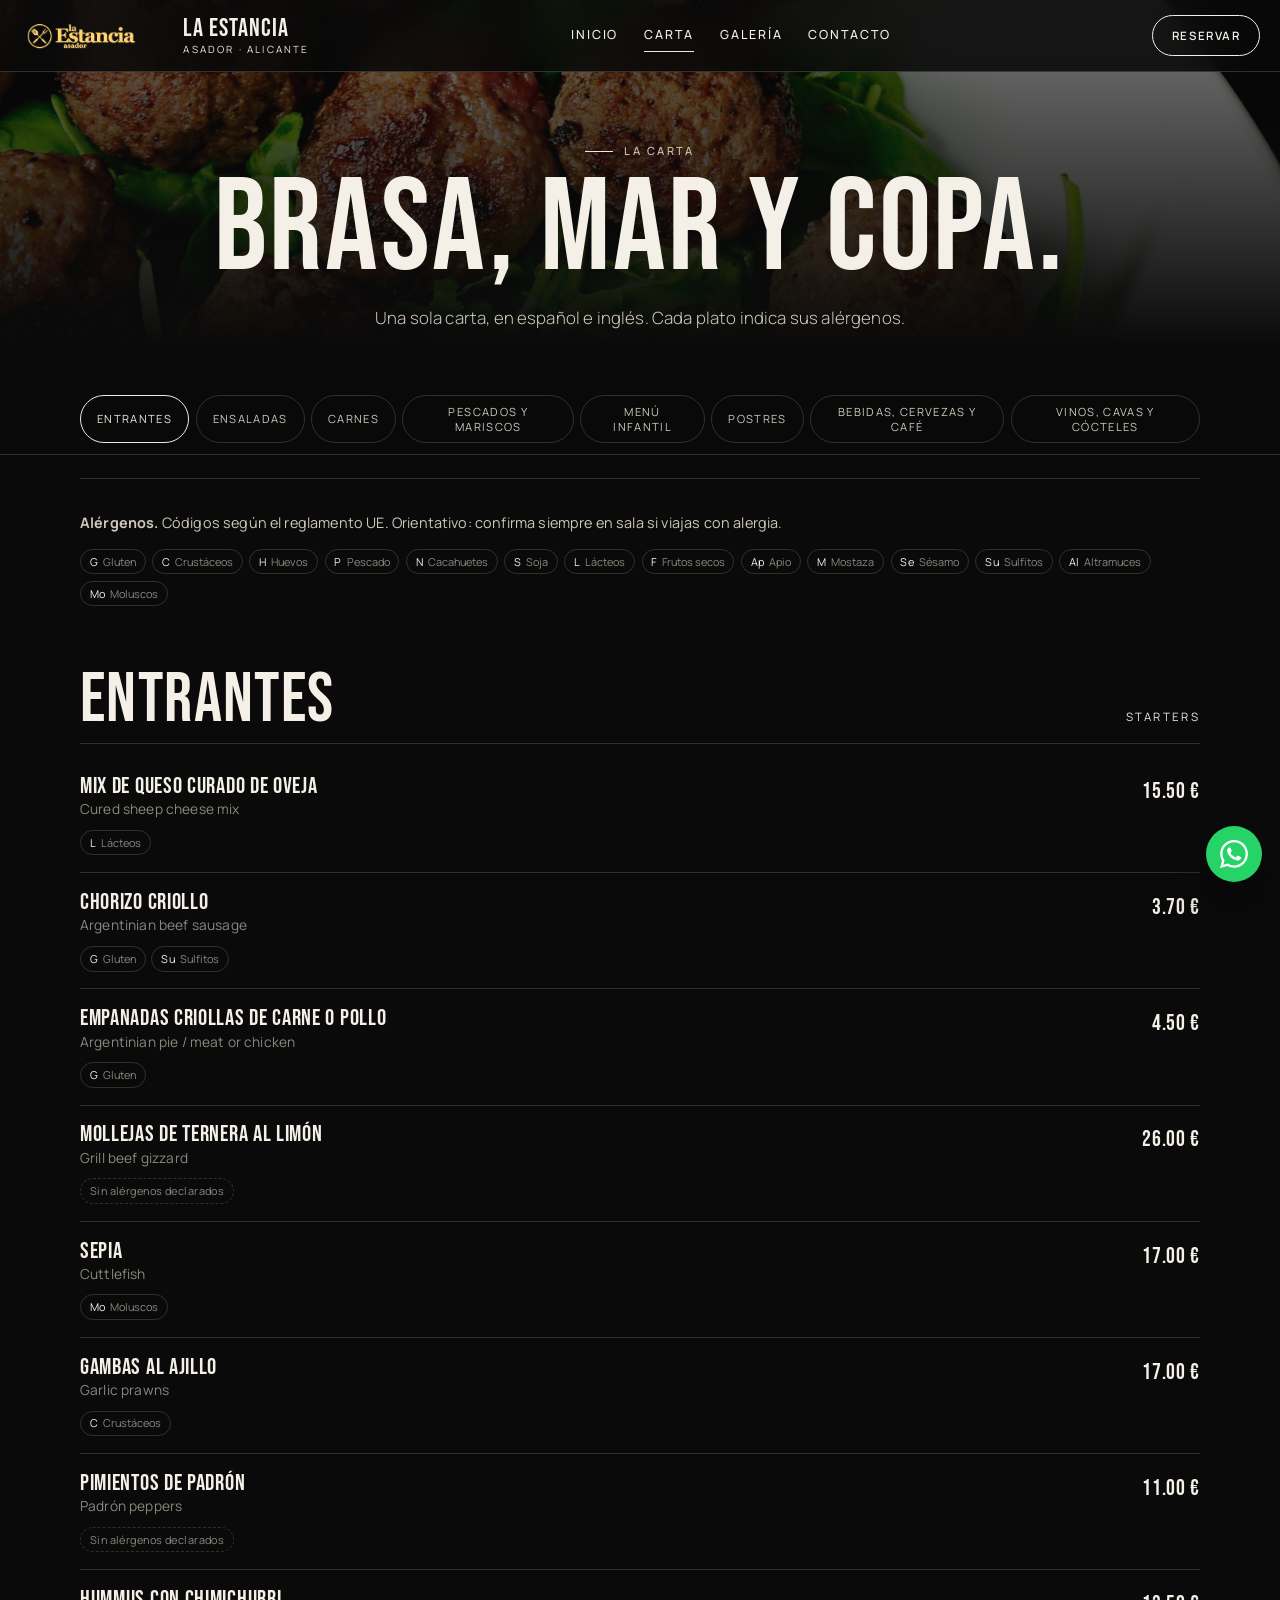
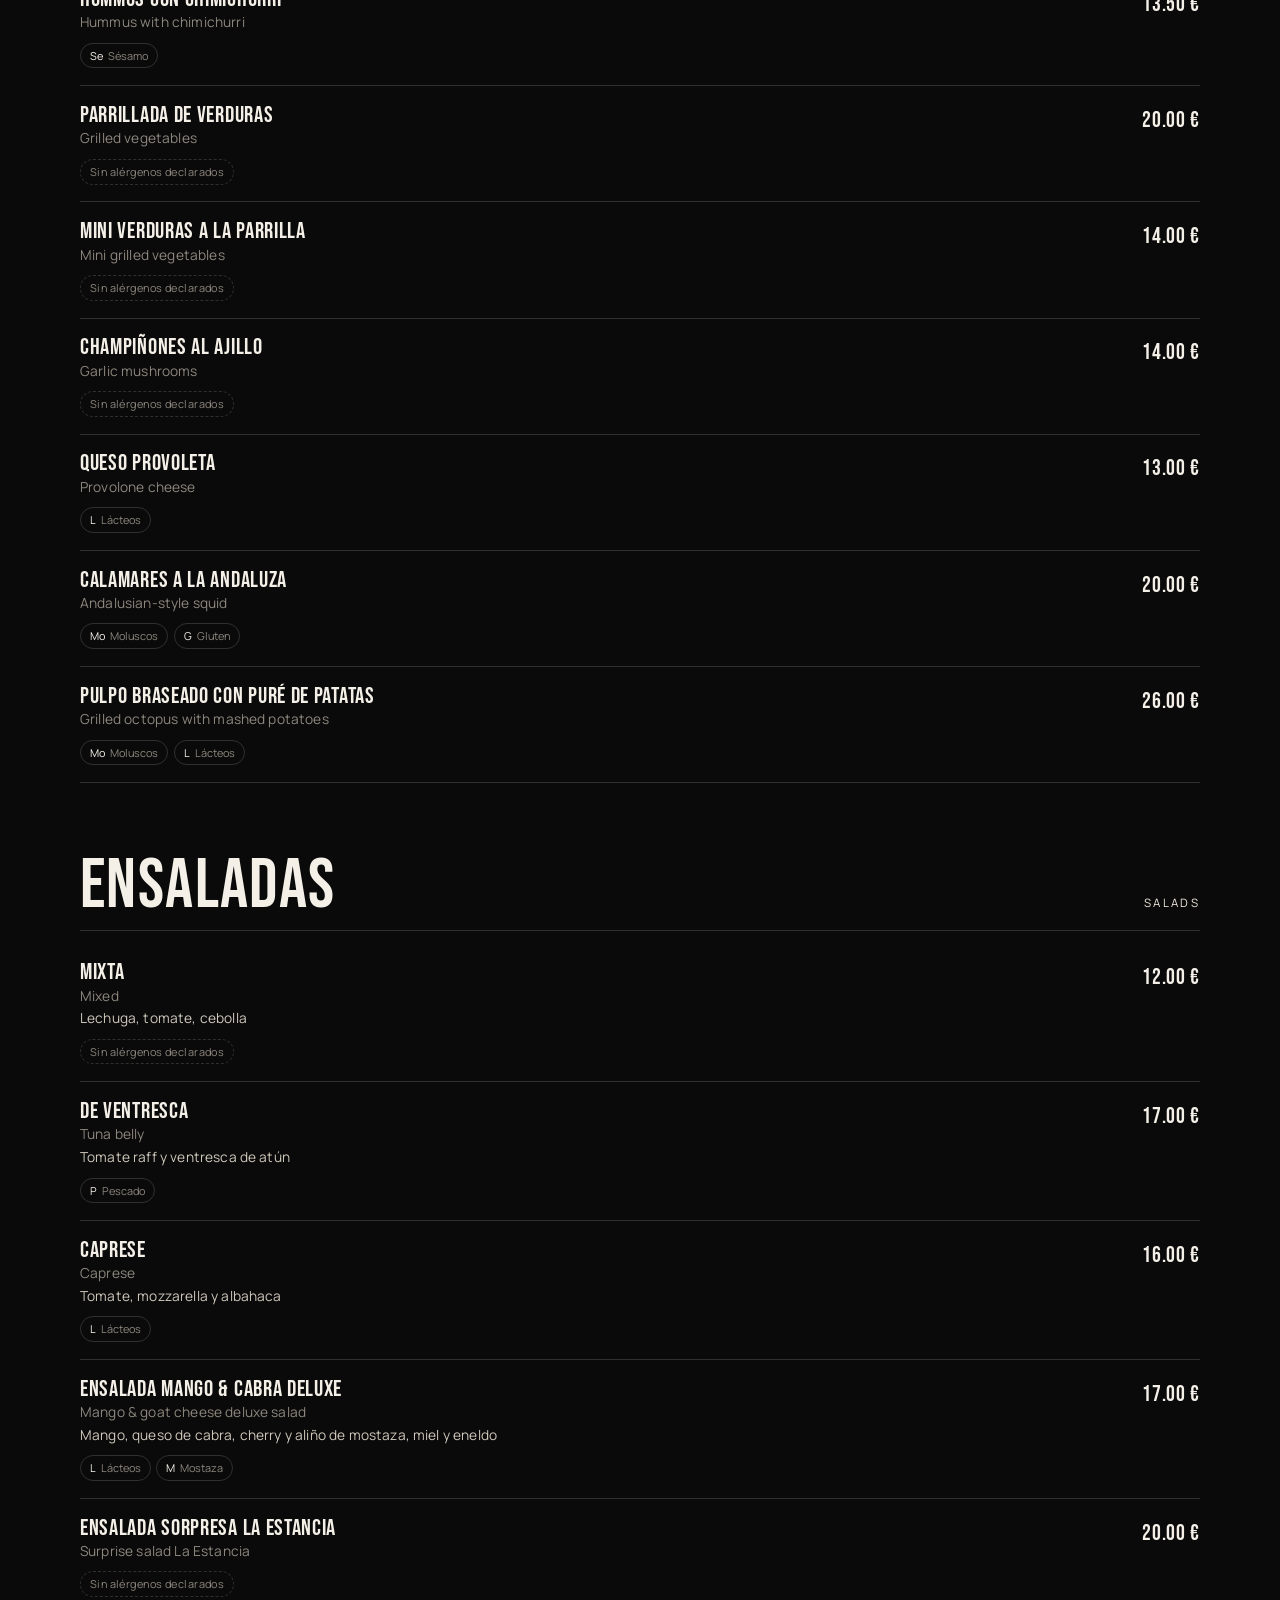
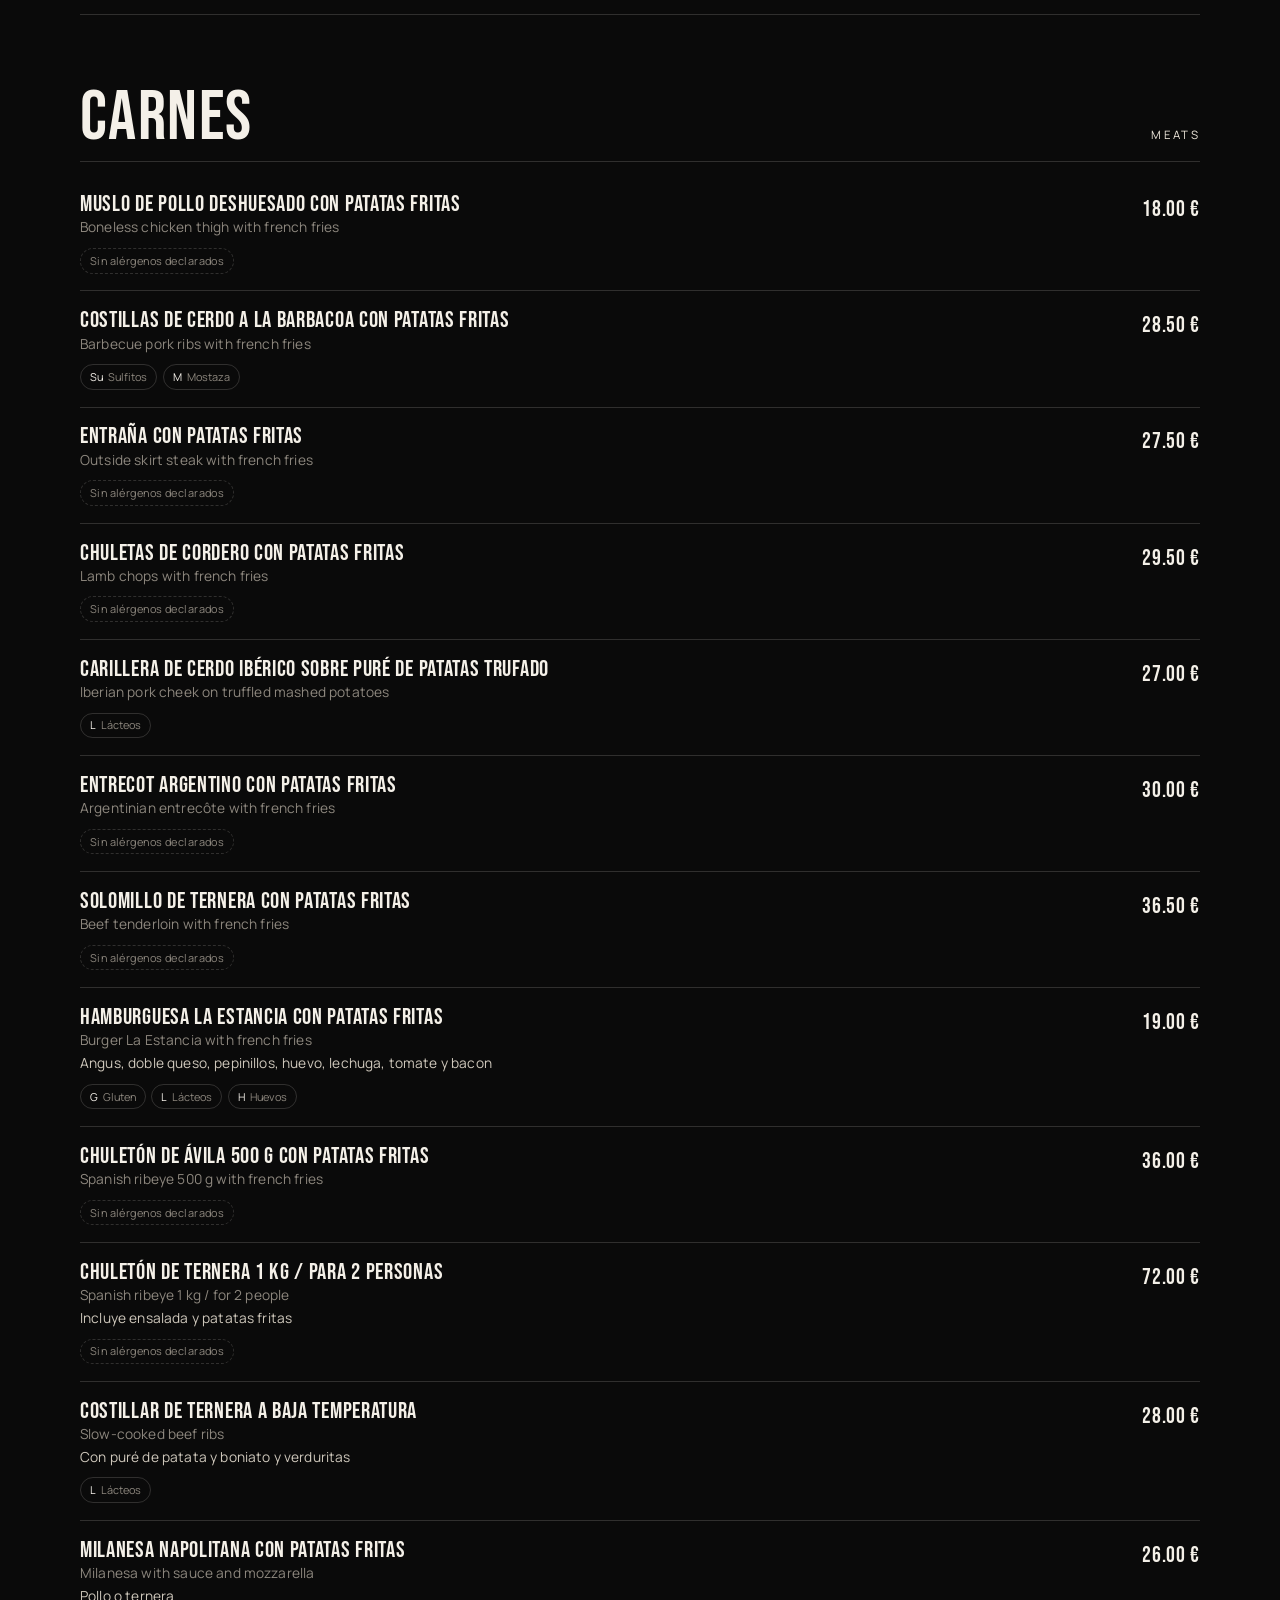
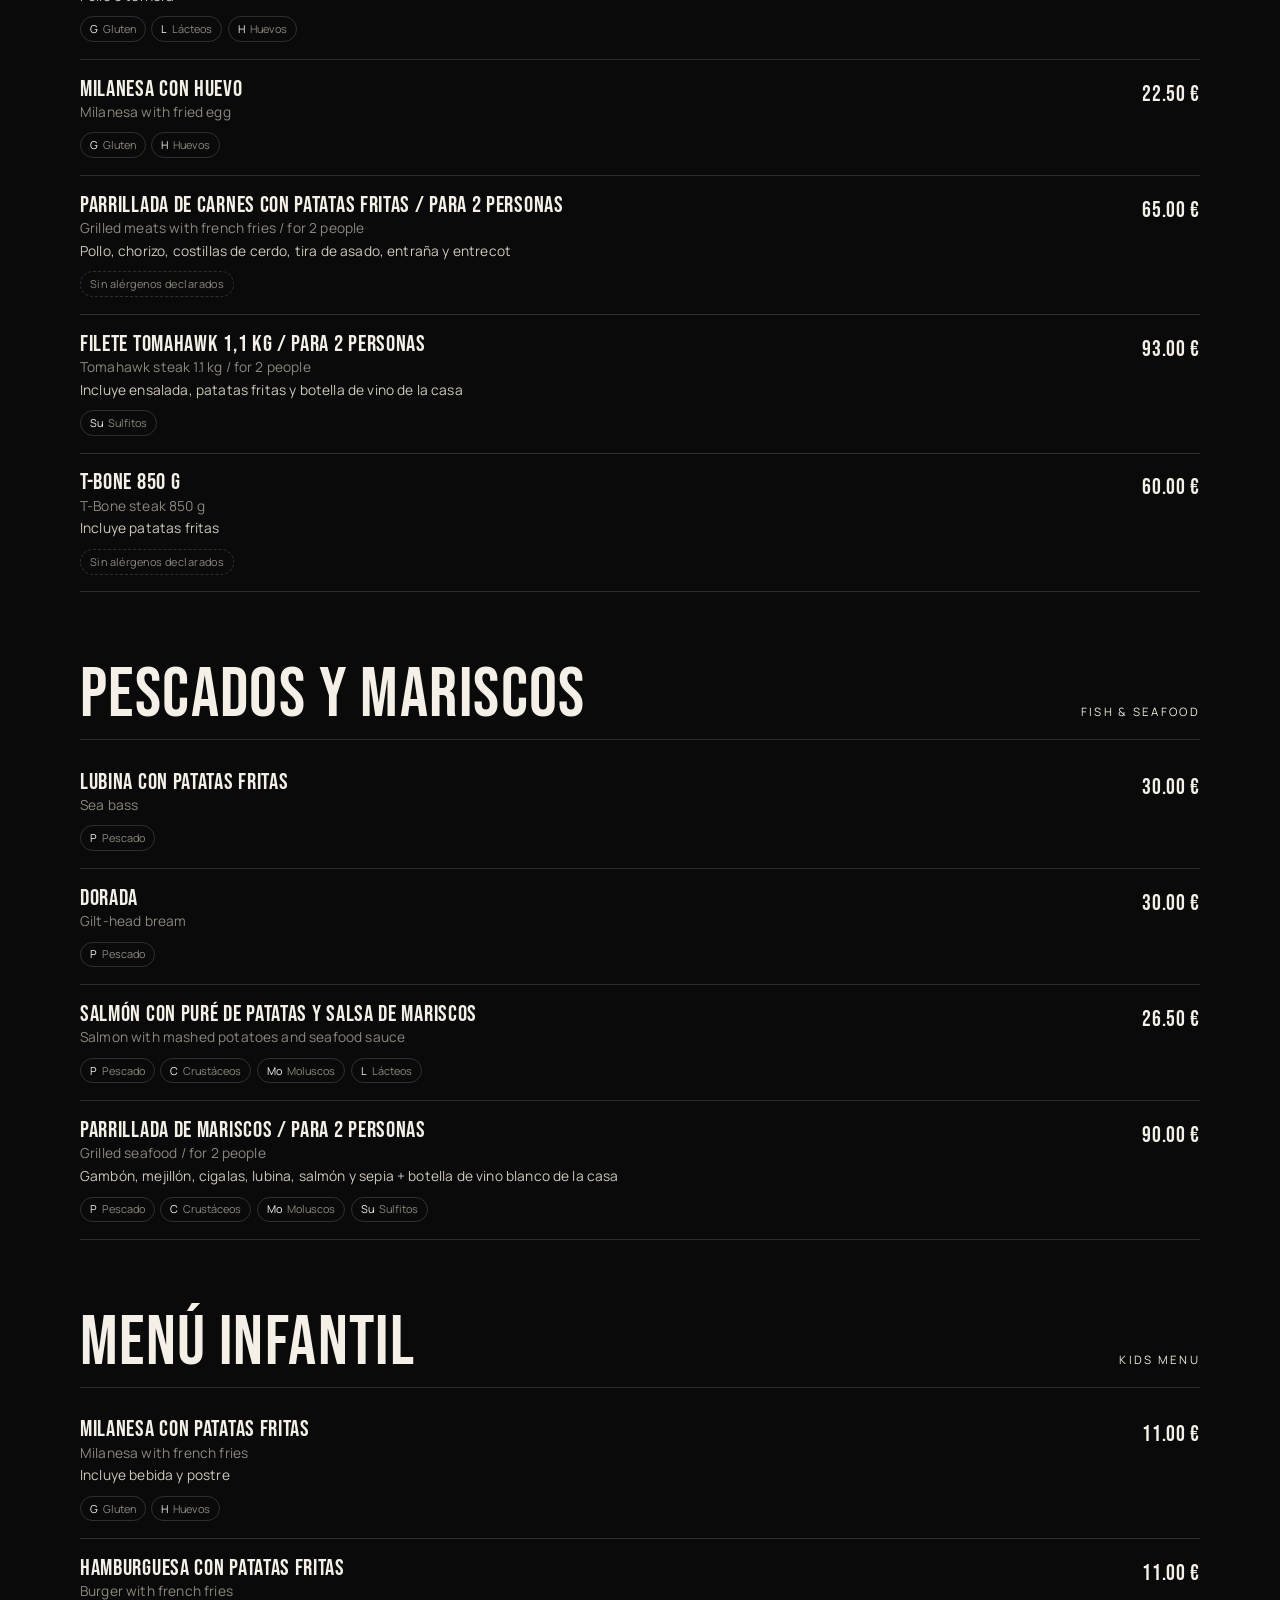
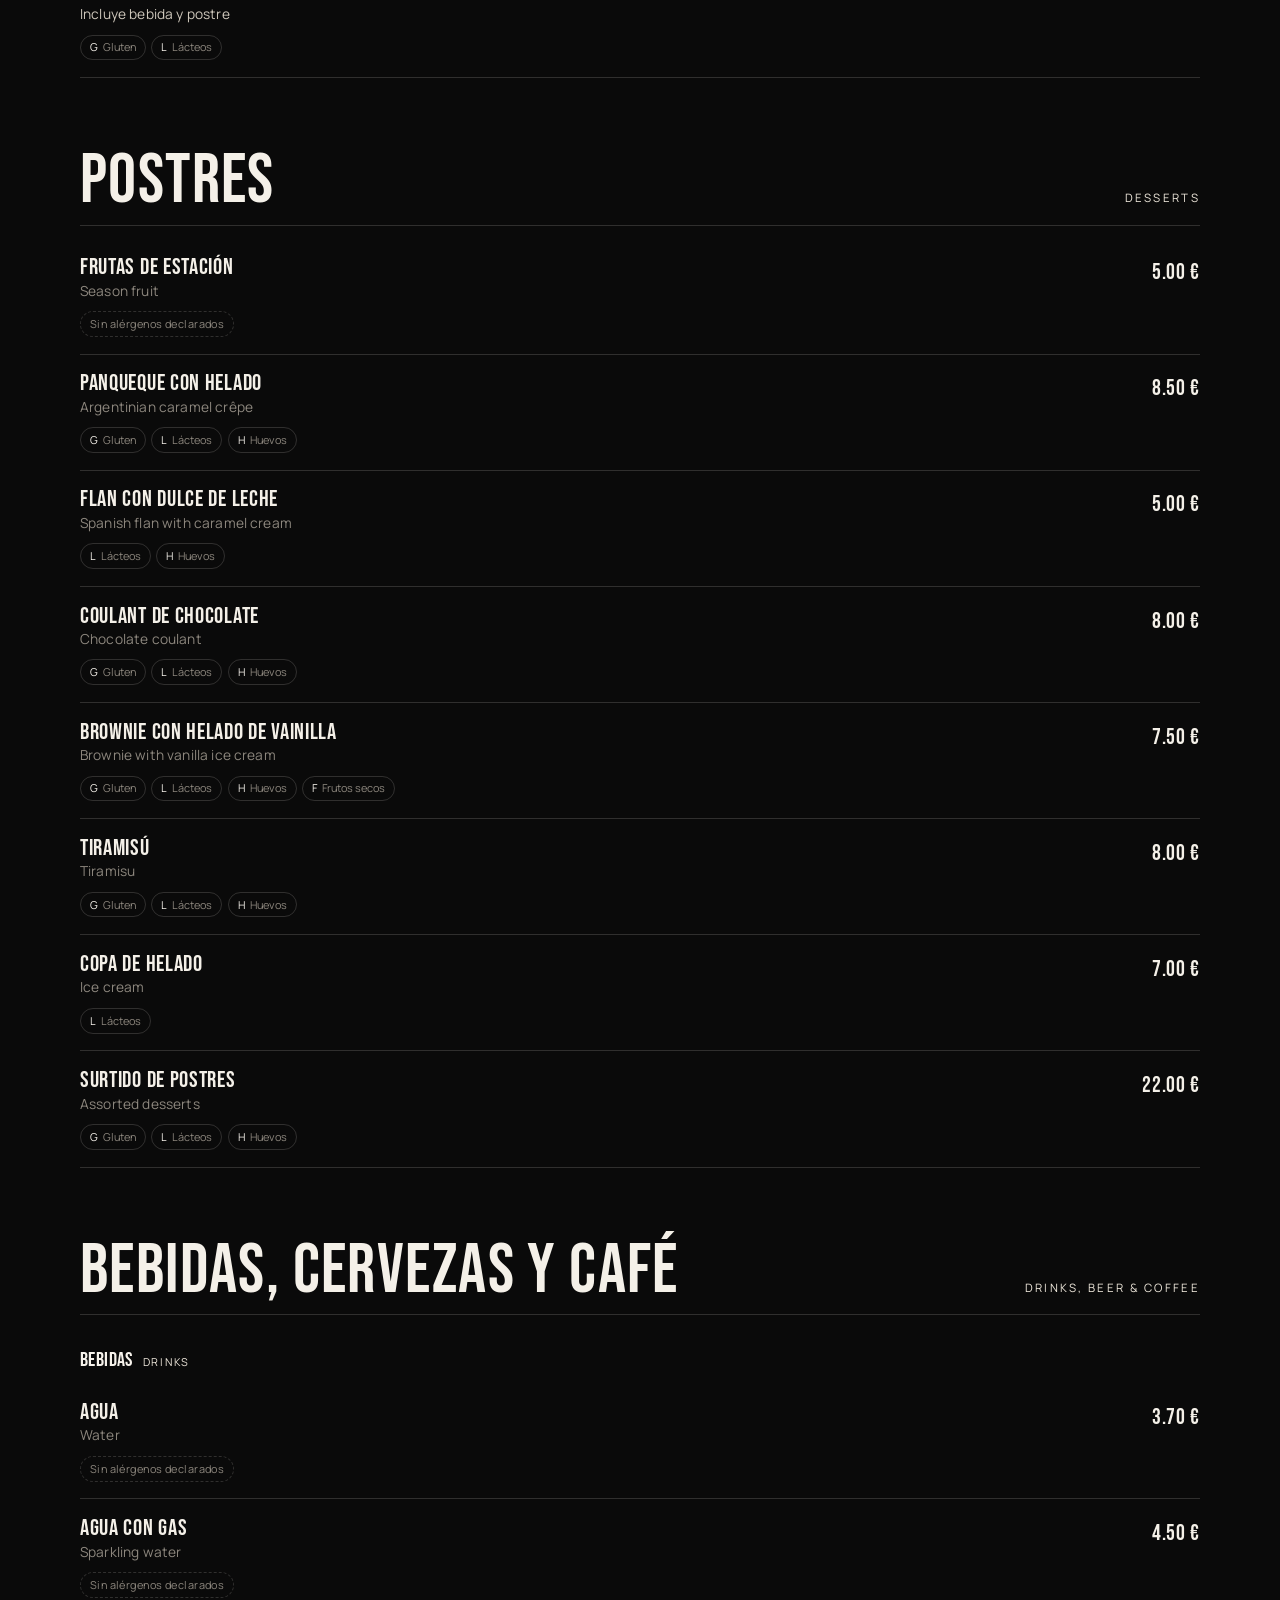
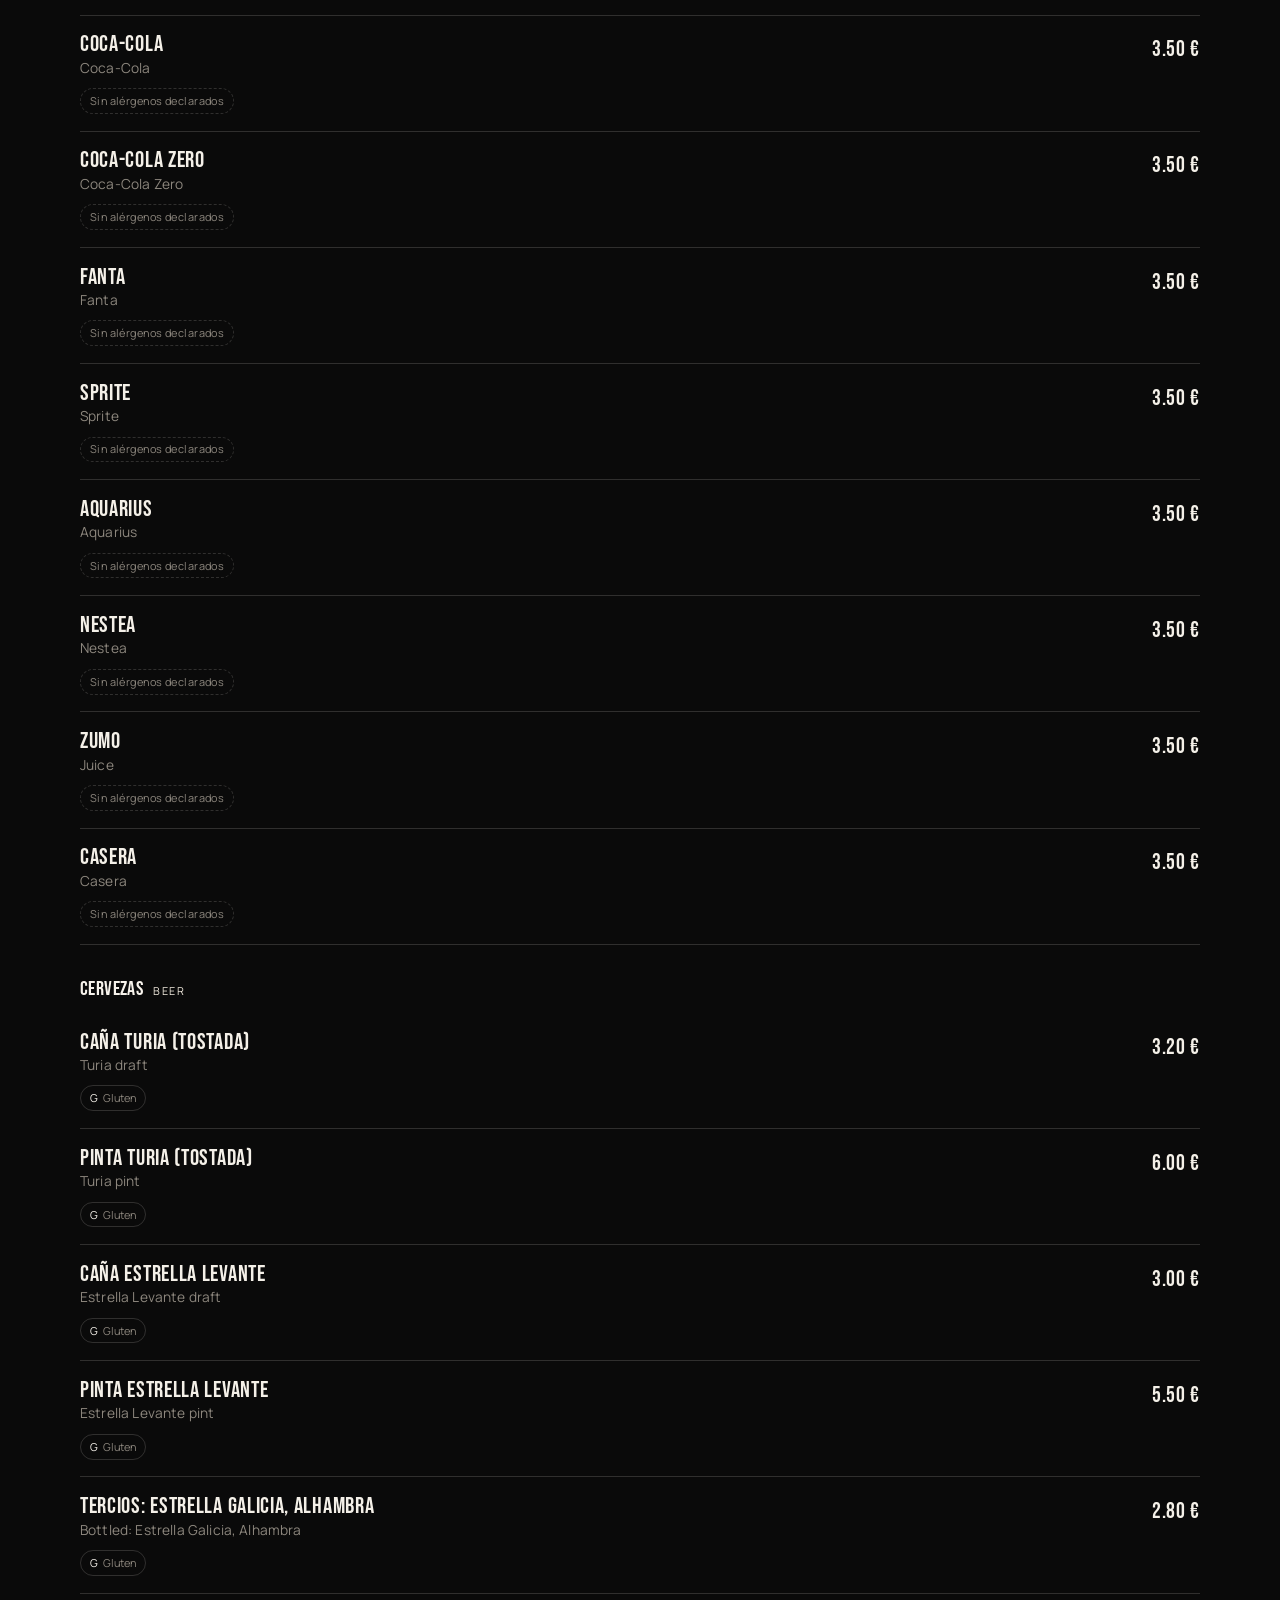
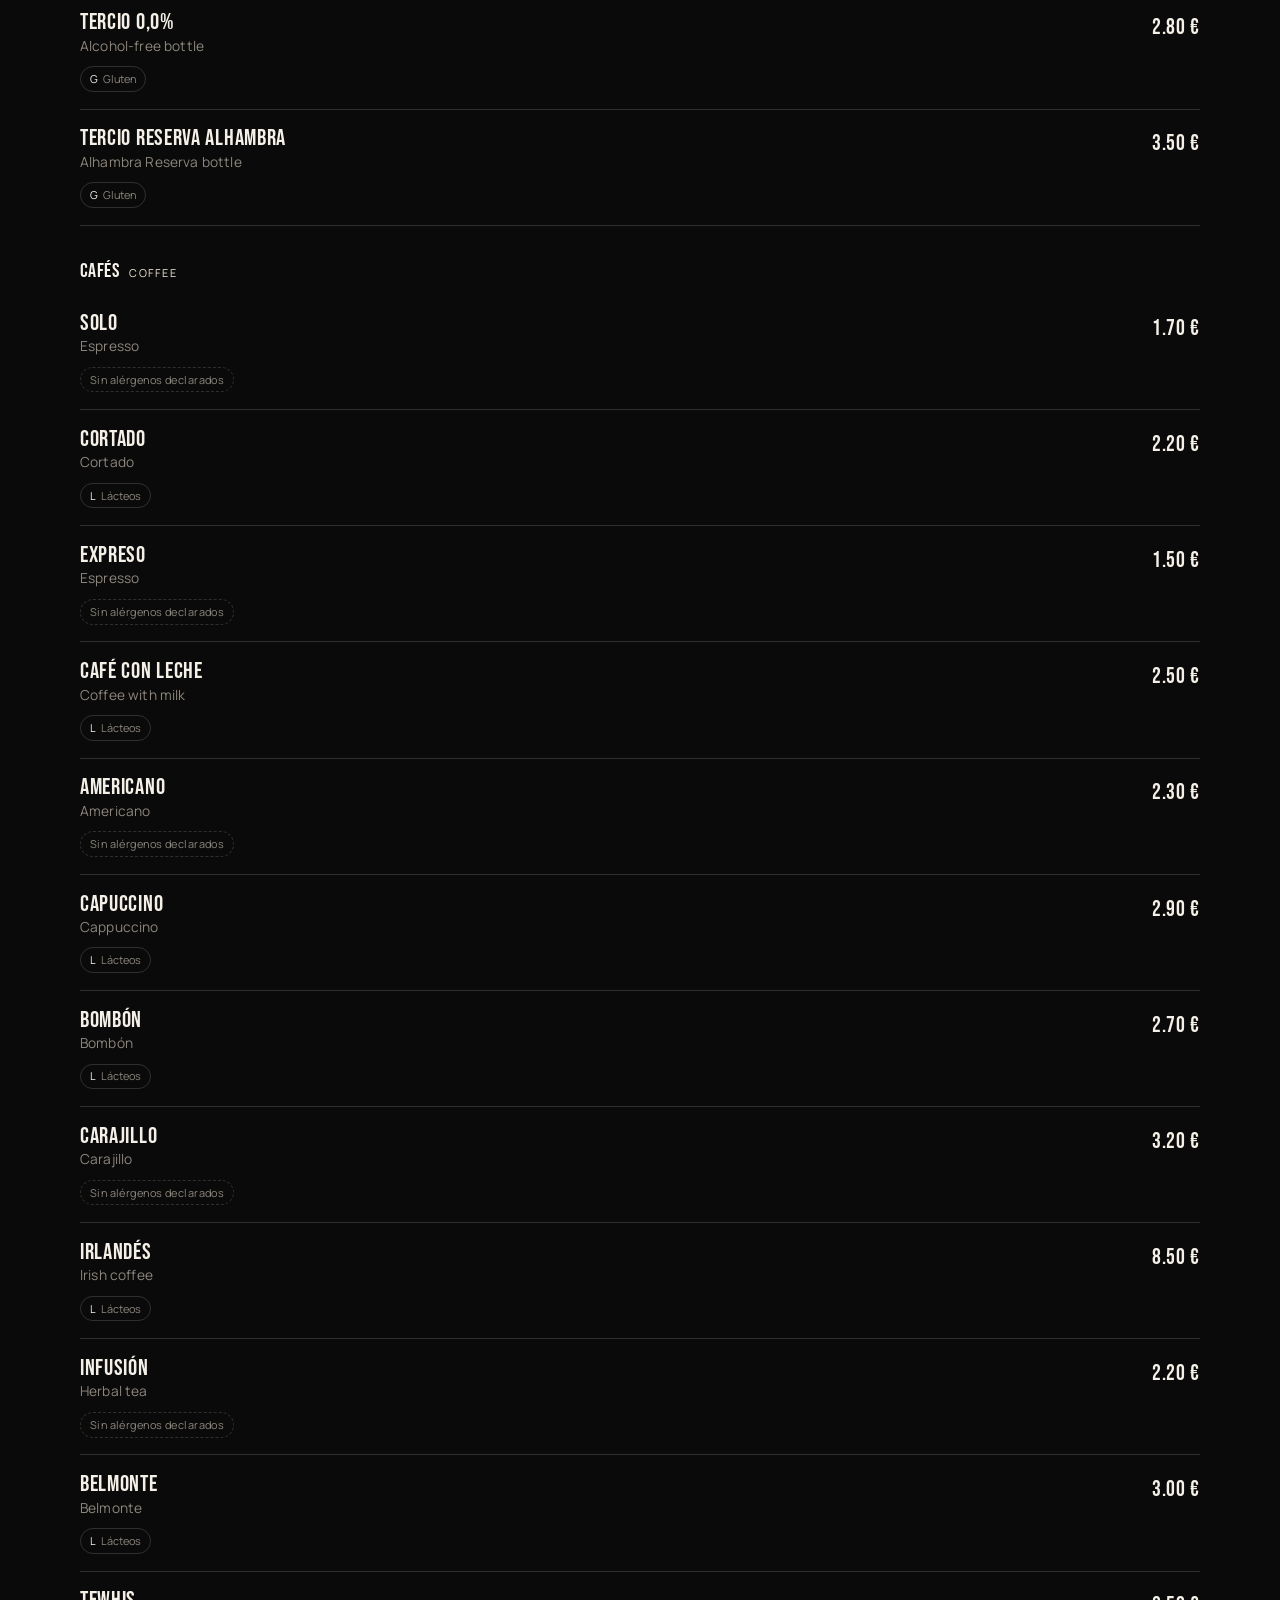
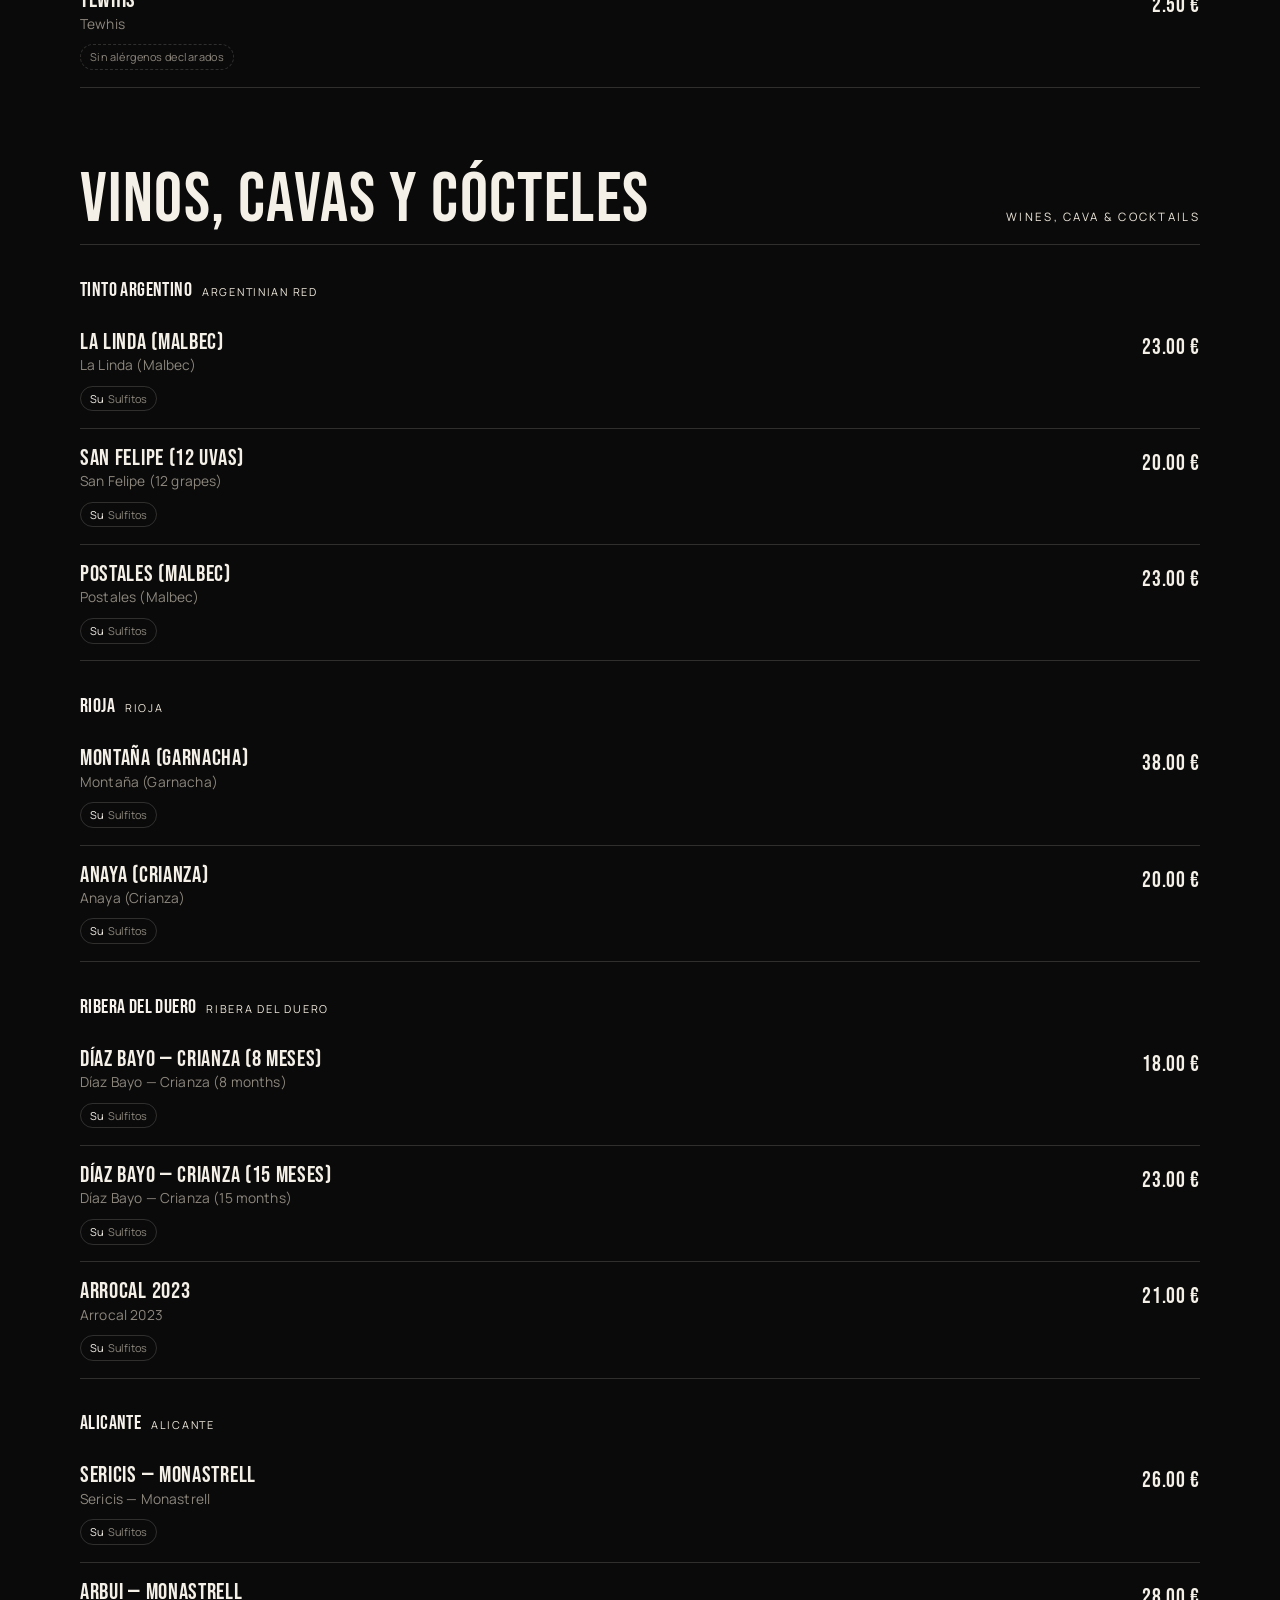
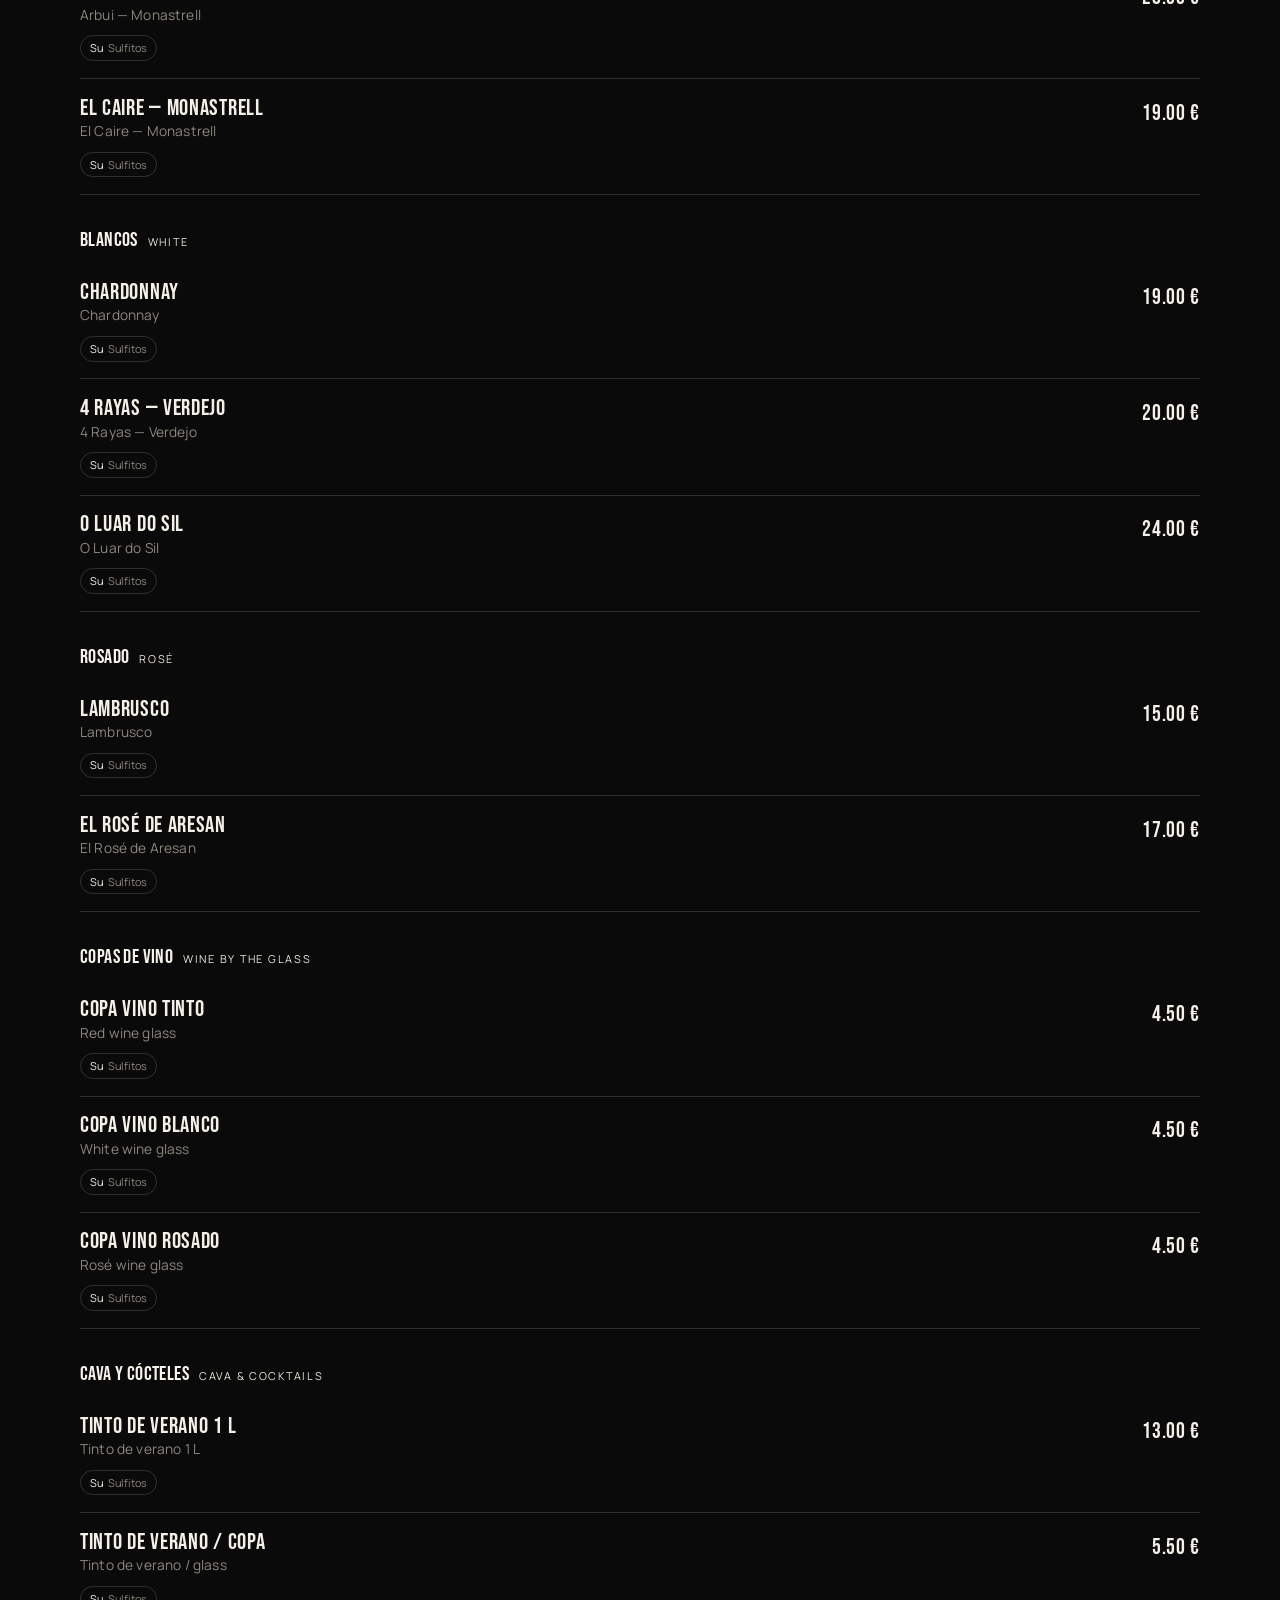
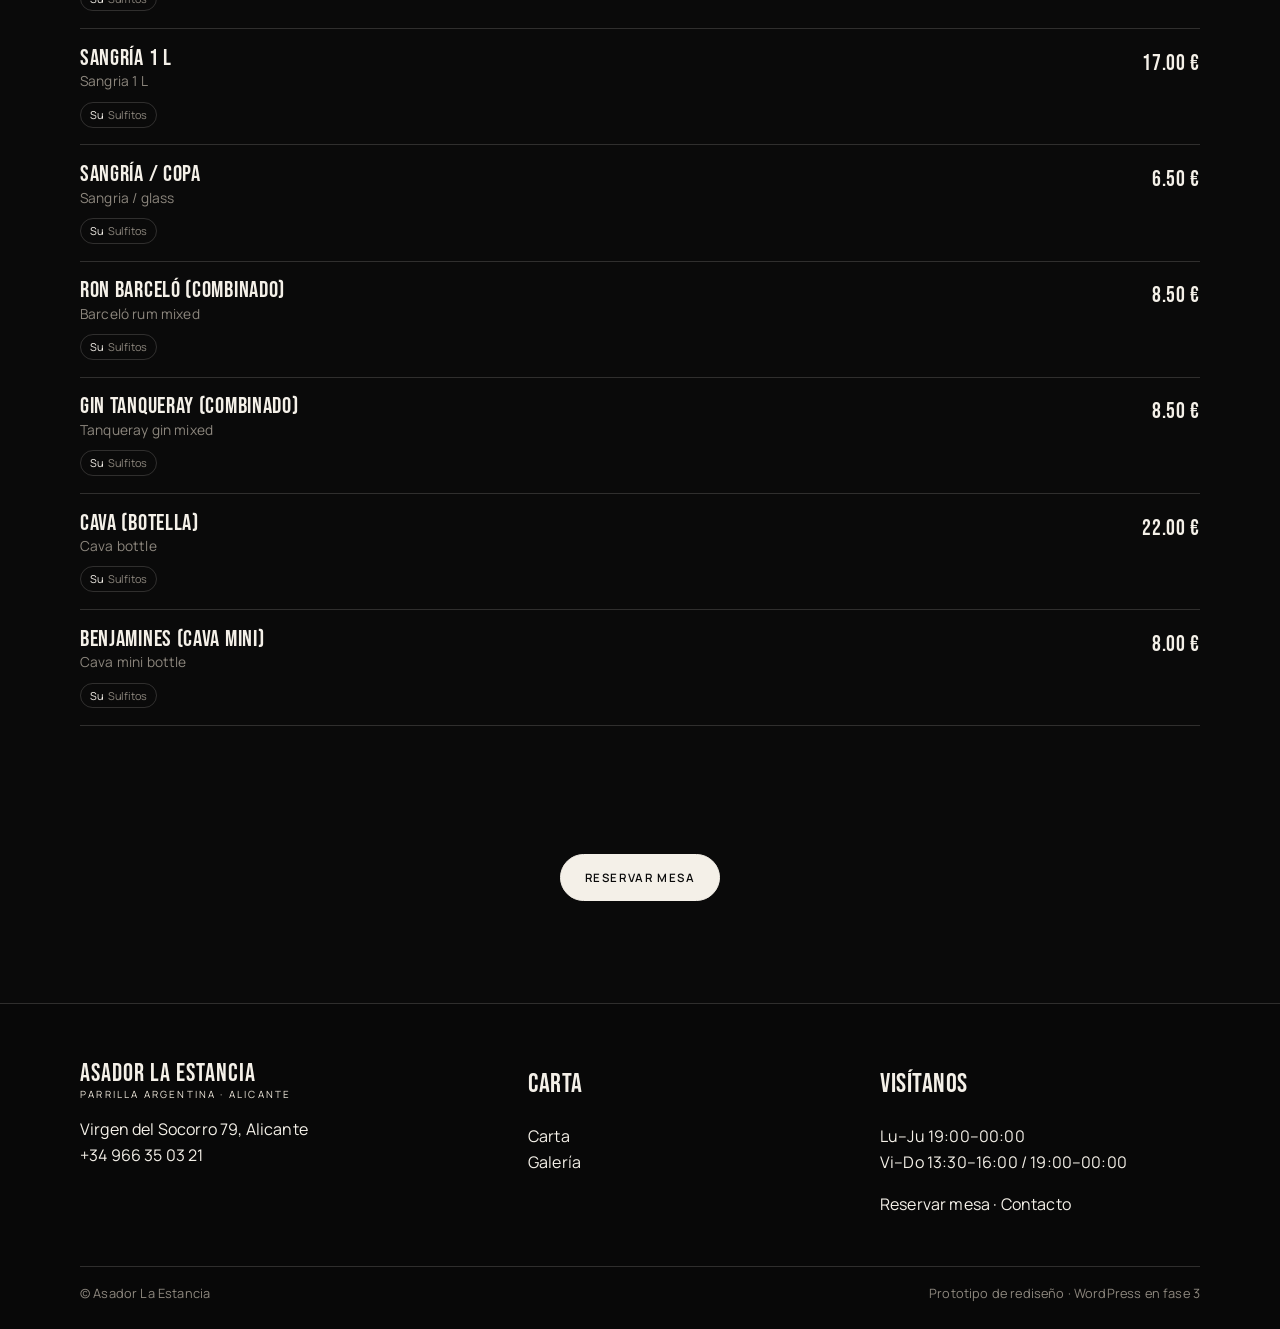
==== carta.html @ b43151f1 "first commit" ====
<!DOCTYPE html>
<html lang="es">
<head>
  <meta charset="UTF-8">
  <meta name="viewport" content="width=device-width, initial-scale=1">
  <title>Carta · Asador La Estancia</title>
  <meta name="description" content="Carta de Asador La Estancia: entrantes, carnes a la parrilla, pescados, postres y vinos. Alicante.">
  <link rel="icon" href="assets/images/brand/icon.png">
  <link rel="preconnect" href="https://fonts.googleapis.com">
  <link rel="preconnect" href="https://fonts.gstatic.com" crossorigin>
  <link href="https://fonts.googleapis.com/css2?family=Bebas+Neue&family=Manrope:wght@300;400;500;600&display=swap" rel="stylesheet">
  <link rel="stylesheet" href="css/style.css">
</head>
<body>
  <a class="skip" href="#contenido">Saltar al contenido</a>
  <header class="site-header solid">
    <div class="header-inner">
      <a class="logo" href="index.html">
        <img src="assets/images/brand/logo.png" alt="Asador La Estancia">
        <div class="logo-text">La Estancia<span>Asador · Alicante</span></div>
      </a>
      <nav class="nav" aria-label="Principal">
        <a href="index.html">Inicio</a>
        <a class="is-active" href="carta.html">Carta</a>
        <a href="galeria.html">Galería</a>
        <a href="contacto.html">Contacto</a>
      </nav>
      <a class="btn header-cta" href="reservas.html">Reservar</a>
      <a class="btn header-cta-mobile" href="reservas.html">Reservar</a>
      <button class="nav-toggle" aria-label="Abrir menú" aria-expanded="false"><span></span></button>
    </div>
  </header>

  <main id="contenido">
    <div class="page-hero compact">
      <div class="container">
        <p class="eyebrow">La carta</p>
        <h1>Brasa, mar y copa.</h1>
        <p class="lead">Una sola carta, en español e inglés. Cada plato indica sus alérgenos.</p>
      </div>
    </div>

    <div class="menu-tabs">
      <div class="container">
        <div class="scroller" data-menu-tabs></div>
      </div>
    </div>

    <div class="container allergen-legend">
      <p><strong>Alérgenos.</strong> Códigos según el reglamento UE. Orientativo: confirma siempre en sala si viajas con alergia.</p>
      <div class="allergen-legend-list" data-allergen-legend></div>
    </div>

    <div class="container" data-menu></div>

    <section class="section">
      <div class="container" style="text-align:center">
        <a class="btn" href="reservas.html">Reservar mesa</a>
      </div>
    </section>
  </main>

  <footer class="site-footer">
    <div class="container footer-grid">
      <div>
        <div class="logo-text">Asador La Estancia<span>Parrilla argentina · Alicante</span></div>
        <p>Virgen del Socorro 79, Alicante<br><a href="tel:+34966350321">+34 966 35 03 21</a></p>
      </div>
      <div>
        <h3>Carta</h3>
        <p><a href="carta.html">Carta</a><br><a href="galeria.html">Galería</a></p>
      </div>
      <div>
        <h3>Visítanos</h3>
        <p>Lu–Ju 19:00–00:00<br>Vi–Do 13:30–16:00 / 19:00–00:00</p>
        <p><a href="reservas.html">Reservar mesa</a> · <a href="contacto.html">Contacto</a></p>
      </div>
    </div>
    <div class="container copy">
      <span>© Asador La Estancia</span>
      <span>Prototipo de rediseño · WordPress en fase 3</span>
    </div>
  </footer>

  <a class="wa" href="https://wa.me/34966350321" target="_blank" rel="noopener" aria-label="WhatsApp">
    <svg viewBox="0 0 24 24" fill="currentColor" aria-hidden="true"><path d="M17.472 14.382c-.297-.149-1.758-.867-2.03-.967-.273-.099-.471-.148-.67.15-.197.297-.767.966-.94 1.164-.173.199-.347.223-.644.075-.297-.15-1.255-.463-2.39-1.475-.883-.788-1.48-1.761-1.653-2.059-.173-.297-.018-.458.13-.606.134-.133.298-.347.446-.52.149-.174.198-.298.298-.497.099-.198.05-.371-.025-.52-.075-.149-.669-1.612-.916-2.207-.242-.579-.487-.5-.669-.51-.173-.008-.371-.01-.57-.01-.198 0-.52.074-.792.372-.272.297-1.04 1.016-1.04 2.479 0 1.462 1.065 2.875 1.213 3.074.149.198 2.096 3.2 5.077 4.487.709.306 1.262.489 1.694.625.712.227 1.36.195 1.871.118.571-.085 1.758-.719 2.006-1.413.248-.694.248-1.289.173-1.413-.074-.124-.272-.198-.57-.347m-5.421 7.403h-.004a9.87 9.87 0 01-5.031-1.378l-.361-.214-3.741.982.998-3.648-.235-.374a9.86 9.86 0 01-1.51-5.26c.001-5.45 4.436-9.884 9.888-9.884 2.64 0 5.122 1.03 6.988 2.898a9.825 9.825 0 012.893 6.994c-.003 5.45-4.435 9.884-9.885 9.884m8.413-18.297A11.815 11.815 0 0012.05 0C5.495 0 .16 5.335.157 11.892c0 2.096.547 4.142 1.588 5.945L.057 24l6.305-1.654a11.882 11.882 0 005.683 1.448h.005c6.554 0 11.89-5.335 11.893-11.893a11.821 11.821 0 00-3.48-8.413z"/></svg>
  </a>
  <script src="js/menu.js"></script>
  <script src="js/allergens.js"></script>
  <script src="js/main.js"></script>
</body>
</html>
---- css/style.css ----
:root {
  --bg: #0a0a0a;
  --bg-2: #111111;
  --bg-3: #161616;
  --bg-4: #1c1c1c;
  --ember: #c45c26;
  --ember-hot: #e07838;
  --gold: #efe8dc;
  --gold-2: #f7f3ec;
  --cream: #f4f0e8;
  --cream-dim: #cfc8bc;
  --muted: #8d877e;
  --wine: #6e2d38;
  --line: rgba(244, 240, 232, 0.16);
  --shadow: 0 24px 60px rgba(0, 0, 0, 0.45);
  --display: "Bebas Neue", "Arial Narrow", Impact, sans-serif;
  --serif: "Bebas Neue", "Arial Narrow", Impact, sans-serif;
  --sans: "Manrope", "Segoe UI", system-ui, sans-serif;
  --header-h: 76px;
  --radius: 999px;
}

*,
*::before,
*::after {
  box-sizing: border-box;
}

html {
  scroll-behavior: smooth;
}

body {
  margin: 0;
  font-family: var(--sans);
  font-weight: 400;
  color: var(--cream);
  background: var(--bg);
  line-height: 1.65;
  letter-spacing: 0.01em;
  min-height: 100vh;
}

img {
  max-width: 100%;
  display: block;
}

a {
  color: inherit;
  text-decoration: none;
}

button,
input,
select,
textarea {
  font-family: inherit;
}

.skip {
  position: absolute;
  left: -999px;
  top: 0;
  background: var(--gold);
  color: var(--bg);
  padding: 0.6rem 1rem;
  z-index: 100;
}

.skip:focus {
  left: 1rem;
  top: 1rem;
}

.container {
  width: min(1120px, calc(100% - 2.6rem));
  margin-inline: auto;
}

.eyebrow {
  display: inline-flex;
  align-items: center;
  gap: 0.7rem;
  letter-spacing: 0.22em;
  text-transform: uppercase;
  font-size: 0.7rem;
  color: var(--cream-dim);
  font-weight: 500;
}

.eyebrow::before {
  content: "";
  width: 28px;
  height: 1px;
  background: var(--gold);
}

h1,
h2,
h3,
.serif {
  font-family: var(--display);
  font-weight: 400;
  letter-spacing: 0.02em;
  text-transform: uppercase;
}

h1 {
  font-size: clamp(3.6rem, 11vw, 8.2rem);
  line-height: 0.86;
  margin: 0.15rem 0 1rem;
}

h2 {
  font-size: clamp(2.4rem, 6vw, 4.4rem);
  line-height: 0.9;
  margin: 0.3rem 0 0.8rem;
}

h3 {
  font-size: 1.7rem;
  margin: 0 0 0.4rem;
}

.lead {
  font-size: 1.05rem;
  font-weight: 300;
  color: var(--cream-dim);
  max-width: 36rem;
}

/* Header */
.site-header {
  position: fixed;
  inset: 0 0 auto;
  z-index: 50;
  height: var(--header-h);
  display: flex;
  align-items: center;
  transition: background 0.3s, backdrop-filter 0.3s, border-color 0.3s, height 0.3s;
  border-bottom: 1px solid transparent;
}

.site-header.is-scrolled,
.site-header.solid {
  background: rgba(10, 10, 10, 0.88);
  backdrop-filter: blur(18px);
  border-bottom-color: var(--line);
  height: 72px;
}

.header-inner {
  width: min(1240px, calc(100% - 2rem));
  margin-inline: auto;
  display: flex;
  align-items: center;
  justify-content: space-between;
  gap: 1rem;
}

.logo {
  display: flex;
  align-items: center;
  gap: 0.75rem;
}

.logo img {
  height: 36px;
  width: auto;
  filter: brightness(1.15);
}

.logo-text {
  font-family: var(--display);
  font-size: 1.55rem;
  line-height: 1;
  letter-spacing: 0.04em;
  text-transform: uppercase;
  color: var(--cream);
}

.logo-text span {
  display: block;
  font-family: var(--sans);
  font-size: 0.62rem;
  letter-spacing: 0.22em;
  text-transform: uppercase;
  color: var(--gold);
  margin-top: 0.2rem;
}

.nav {
  display: flex;
  align-items: center;
  gap: 1.6rem;
}

.nav a {
  font-size: 0.78rem;
  letter-spacing: 0.16em;
  text-transform: uppercase;
  color: var(--cream);
  position: relative;
  font-weight: 500;
}

.nav a:hover,
.nav a.is-active {
  color: var(--cream);
}

.nav a.is-active::after,
.nav a:hover::after {
  content: "";
  position: absolute;
  left: 0;
  right: 0;
  bottom: -6px;
  height: 1px;
  background: var(--gold);
}

.btn {
  display: inline-flex;
  align-items: center;
  justify-content: center;
  gap: 0.5rem;
  border: 1px solid var(--cream);
  color: var(--bg);
  background: var(--cream);
  padding: 0.8rem 1.45rem;
  letter-spacing: 0.14em;
  text-transform: uppercase;
  font-size: 0.72rem;
  font-weight: 600;
  border-radius: var(--radius);
  cursor: pointer;
  transition: 0.2s ease;
}

.btn:hover {
  background: transparent;
  color: var(--cream);
}

.btn-ghost {
  background: transparent;
  color: var(--cream);
}

.btn-ghost:hover {
  background: var(--cream);
  color: var(--bg);
}

.header-cta,
.header-cta-mobile {
  background: transparent;
  color: var(--cream);
  padding: 0.62rem 1.15rem;
}

.header-cta:hover,
.header-cta-mobile:hover {
  background: var(--cream);
  color: var(--bg);
}

.nav-toggle {
  display: none;
  width: 44px;
  height: 44px;
  border: 1px solid var(--line);
  border-radius: var(--radius);
  background: transparent;
  color: var(--cream);
  cursor: pointer;
}

.nav-toggle span,
.nav-toggle span::before,
.nav-toggle span::after {
  display: block;
  width: 18px;
  height: 1.5px;
  background: currentColor;
  position: relative;
  margin: auto;
}

.nav-toggle span::before,
.nav-toggle span::after {
  content: "";
  position: absolute;
  left: 0;
}

.nav-toggle span::before {
  top: -6px;
}

.nav-toggle span::after {
  top: 6px;
}

/* Hero */
.hero {
  min-height: 100vh;
  display: grid;
  place-items: center;
  position: relative;
  isolation: isolate;
  padding: 7rem 0 3.5rem;
  overflow: hidden;
  text-align: center;
}

.hero-media {
  position: absolute;
  inset: -12% 0 -8%;
  z-index: -2;
  overflow: hidden;
}

.hero-media img {
  width: 100%;
  height: 100%;
  object-fit: cover;
  will-change: transform;
  transform: scale(1.12);
}

.hero::after {
  content: "";
  position: absolute;
  inset: 0;
  z-index: -1;
  background:
    linear-gradient(180deg, rgba(10, 10, 10, 0.45) 0%, rgba(10, 10, 10, 0.2) 40%, rgba(10, 10, 10, 0.82) 100%);
}

.hero-content {
  width: min(920px, calc(100% - 2.4rem));
  margin-inline: auto;
}

.hero-content .lead {
  margin-inline: auto;
}

.hero p.kicker {
  color: var(--gold-2);
  letter-spacing: 0.32em;
  text-transform: uppercase;
  font-size: 0.78rem;
  margin-bottom: 1rem;
}

.hero-actions {
  display: flex;
  flex-wrap: wrap;
  gap: 0.8rem;
  margin-top: 1.8rem;
}

.hero .hero-actions {
  justify-content: center;
}

.hero-meta {
  display: flex;
  flex-wrap: wrap;
  justify-content: center;
  gap: 1.5rem 2.8rem;
  margin-top: 2.6rem;
  padding-top: 1.4rem;
  border-top: 1px solid var(--line);
  font-size: 0.86rem;
  color: var(--cream-dim);
}

.hero-meta strong {
  display: block;
  color: var(--gold);
  font-weight: 500;
  letter-spacing: 0.12em;
  text-transform: uppercase;
  font-size: 0.68rem;
  margin-bottom: 0.2rem;
}

/* Trust / coronaciones */
.trust {
  background: var(--bg-2);
  border-block: 1px solid var(--line);
  padding: 1.4rem 0;
}

.trust-grid {
  display: grid;
  grid-template-columns: repeat(4, 1fr);
  gap: 1rem;
  text-align: center;
}

.trust-item {
  padding: 0.4rem;
}

.trust-item .stars {
  color: var(--gold);
  letter-spacing: 0.12em;
  font-size: 0.95rem;
}

.trust-item strong {
  display: block;
  font-family: var(--serif);
  font-size: 1.7rem;
  font-weight: 600;
  line-height: 1.1;
}

.trust-item span {
  color: var(--muted);
  font-size: 0.78rem;
  letter-spacing: 0.08em;
  text-transform: uppercase;
}

/* Sections */
.section {
  padding: 6.4rem 0;
}

.section-dark {
  background: var(--bg-2);
}

.split {
  display: grid;
  grid-template-columns: 1.05fr 0.95fr;
  gap: 4rem;
  align-items: center;
}

.split img,
.split .frame {
  width: 100%;
  height: min(620px, 72vh);
  object-fit: cover;
}

.frame {
  position: relative;
  overflow: hidden;
}

.frame::after {
  display: none;
}

.frame img {
  width: 100%;
  height: 100%;
  object-fit: cover;
}

/* Featured dishes */
.dish-grid {
  display: grid;
  grid-template-columns: repeat(3, 1fr);
  gap: 2rem 1.6rem;
  margin-top: 2.8rem;
}

.dish-card {
  background: transparent;
  border: 0;
  overflow: hidden;
  display: flex;
  flex-direction: column;
  min-height: 100%;
  text-align: left;
}

.dish-card img {
  width: 100%;
  height: 280px;
  object-fit: cover;
  transition: transform 0.6s ease;
}

.dish-card:hover img {
  transform: scale(1.04);
}

.dish-card .body {
  padding: 1.05rem 0 0.2rem;
  display: flex;
  flex-direction: column;
  gap: 0.3rem;
  flex: 1;
}

.dish-card .body p {
  color: var(--muted);
  font-size: 0.92rem;
  font-weight: 300;
}

.dish-card .price {
  color: var(--cream);
  font-family: var(--display);
  font-size: 1.45rem;
  letter-spacing: 0.04em;
  margin-top: auto;
}

.badge {
  display: inline-block;
  font-size: 0.62rem;
  letter-spacing: 0.16em;
  text-transform: uppercase;
  color: var(--cream);
  background: transparent;
  border: 1px solid var(--line);
  border-radius: var(--radius);
  padding: 0.2rem 0.65rem;
  width: fit-content;
}

/* Gallery */
.gallery-filters {
  display: flex;
  flex-wrap: wrap;
  gap: 0.5rem;
  margin: 1.6rem 0 1.8rem;
}

.chip {
  border: 1px solid var(--line);
  background: transparent;
  color: var(--cream-dim);
  padding: 0.5rem 1rem;
  letter-spacing: 0.12em;
  text-transform: uppercase;
  font-size: 0.7rem;
  border-radius: var(--radius);
  cursor: pointer;
}

.chip.is-active,
.chip:hover {
  border-color: var(--gold);
  color: var(--gold);
}

.masonry {
  columns: 3;
  column-gap: 0.9rem;
}

.masonry figure {
  break-inside: avoid;
  margin: 0 0 0.9rem;
  position: relative;
  overflow: hidden;
  cursor: zoom-in;
}

.masonry img {
  width: 100%;
  height: auto;
}

.masonry figcaption {
  position: absolute;
  left: 0;
  right: 0;
  bottom: 0;
  padding: 1.4rem 0.9rem 0.8rem;
  background: linear-gradient(transparent, rgba(11, 9, 8, 0.88));
  font-size: 0.82rem;
  letter-spacing: 0.06em;
}

.lightbox {
  position: fixed;
  inset: 0;
  background: rgba(8, 6, 5, 0.92);
  display: none;
  place-items: center;
  z-index: 80;
  padding: 2rem;
}

.lightbox.is-open {
  display: grid;
}

.lightbox img {
  max-width: min(1100px, 92vw);
  max-height: 88vh;
  object-fit: contain;
}

.lightbox button {
  position: absolute;
  top: 1rem;
  right: 1rem;
  background: transparent;
  border: 1px solid var(--cream);
  border-radius: var(--radius);
  color: var(--cream);
  width: 44px;
  height: 44px;
  cursor: pointer;
}

/* Menu */
.menu-tabs {
  position: sticky;
  top: 72px;
  z-index: 20;
  background: rgba(10, 10, 10, 0.92);
  backdrop-filter: blur(14px);
  border-bottom: 1px solid var(--line);
  padding: 0.7rem 0;
}

.menu-tabs .scroller {
  display: flex;
  gap: 0.4rem;
  overflow-x: auto;
  scrollbar-width: none;
}

.menu-tabs .scroller::-webkit-scrollbar {
  display: none;
}

.menu-section {
  padding: 3.2rem 0 1rem;
  scroll-margin-top: 140px;
}

.menu-section h2 {
  display: flex;
  align-items: baseline;
  justify-content: space-between;
  gap: 1rem;
  border-bottom: 1px solid var(--line);
  padding-bottom: 0.7rem;
}

.menu-section h2 small {
  font-family: var(--sans);
  font-size: 0.72rem;
  letter-spacing: 0.2em;
  text-transform: uppercase;
  color: var(--gold);
}

.menu-group {
  margin: 1.8rem 0 0.6rem;
}

.menu-group h3 {
  color: var(--gold-2);
  font-size: 1.25rem;
}

.menu-item {
  display: grid;
  grid-template-columns: 1fr auto;
  gap: 0.4rem 1.2rem;
  padding: 1.05rem 0;
  border-bottom: 1px solid var(--line);
}

.menu-item.featured {
  background: transparent;
  padding-left: 0;
  border-left: 0;
}

.menu-item .es {
  font-family: var(--display);
  font-size: 1.45rem;
  line-height: 1.05;
  text-transform: uppercase;
  letter-spacing: 0.03em;
}

.menu-item .en {
  color: var(--muted);
  font-size: 0.86rem;
}

.menu-item .note {
  color: var(--cream-dim);
  font-size: 0.86rem;
  grid-column: 1;
}

.menu-item .price {
  font-family: var(--display);
  color: var(--cream);
  font-size: 1.35rem;
  letter-spacing: 0.03em;
  white-space: nowrap;
}

/* Booking */
.booking-layout {
  display: grid;
  grid-template-columns: 1.1fr 0.9fr;
  gap: 2rem;
  align-items: start;
}

.booking-frame {
  background: var(--bg-2);
  border: 1px solid var(--line);
  padding: 1.8rem;
}

.notice {
  font-size: 0.88rem;
  color: var(--cream-dim);
  border-left: 2px solid var(--gold);
  padding: 0.2rem 0 0.2rem 0.9rem;
  margin-bottom: 1.2rem;
}

.cal-head {
  display: flex;
  justify-content: space-between;
  align-items: center;
  margin-bottom: 1rem;
}

.cal-head button {
  background: transparent;
  border: 1px solid var(--line);
  border-radius: var(--radius);
  color: var(--cream);
  width: 36px;
  height: 36px;
  cursor: pointer;
}

.cal-grid {
  display: grid;
  grid-template-columns: repeat(7, 1fr);
  gap: 0.35rem;
  text-align: center;
}

.cal-grid .dow {
  color: var(--muted);
  font-size: 0.7rem;
  letter-spacing: 0.08em;
  text-transform: uppercase;
  padding-bottom: 0.4rem;
}

.cal-grid button {
  background: var(--bg);
  border: 1px solid transparent;
  border-radius: 50%;
  color: var(--cream);
  aspect-ratio: 1;
  cursor: pointer;
}

.cal-grid button:hover,
.cal-grid button.is-selected {
  border-color: var(--gold);
  color: var(--gold);
}

.cal-grid button:disabled {
  opacity: 0.28;
  cursor: default;
}

.slots {
  display: flex;
  flex-wrap: wrap;
  gap: 0.45rem;
  margin: 1rem 0 1.4rem;
}

.slots button {
  border: 1px solid var(--line);
  background: transparent;
  color: var(--cream-dim);
  padding: 0.45rem 0.85rem;
  border-radius: var(--radius);
  cursor: pointer;
  font-size: 0.82rem;
}

.slots button.is-selected {
  border-color: var(--gold);
  color: var(--gold);
}

.form-grid {
  display: grid;
  grid-template-columns: 1fr 1fr;
  gap: 0.8rem;
}

.form-grid label,
.form-stack label {
  display: flex;
  flex-direction: column;
  gap: 0.35rem;
  font-size: 0.75rem;
  letter-spacing: 0.12em;
  text-transform: uppercase;
  color: var(--muted);
}

.form-grid input,
.form-grid select,
.form-grid textarea,
.form-stack input,
.form-stack select,
.form-stack textarea {
  background: var(--bg);
  border: 1px solid var(--line);
  color: var(--cream);
  padding: 0.75rem 0.9rem;
  font-size: 1rem;
  letter-spacing: 0;
  text-transform: none;
  border-radius: 10px;
}

.form-grid .full,
.span-2 {
  grid-column: 1 / -1;
}

.hours-card {
  background: var(--bg-2);
  border: 1px solid var(--line);
  padding: 1.7rem;
}

.hours-card li {
  display: flex;
  justify-content: space-between;
  gap: 1rem;
  padding: 0.7rem 0;
  border-bottom: 1px solid var(--line);
  list-style: none;
}

.hours-card ul {
  margin: 0;
  padding: 0;
}

/* Contact */
.contact-grid {
  display: grid;
  grid-template-columns: 0.9fr 1.1fr;
  gap: 2rem;
}

.map-wrap {
  min-height: 420px;
  border: 1px solid var(--line);
}

.map-wrap iframe {
  width: 100%;
  height: 100%;
  min-height: 420px;
  border: 0;
  filter: grayscale(0.35) contrast(1.05);
}

.form-stack {
  display: grid;
  gap: 0.8rem;
}

/* QR */
.page-qr {
  background: #f6f1e8;
  color: #1b1612;
}

.page-qr .site-header {
  background: rgba(246, 241, 232, 0.94);
  border-bottom: 1px solid rgba(27, 22, 18, 0.12);
}

.page-qr .logo-text,
.page-qr .nav a,
.page-qr .nav-toggle {
  color: #1b1612;
}

.page-qr .logo-text span,
.page-qr .nav a.is-active,
.page-qr .nav a:hover {
  color: #8a5a22;
}

.qr-wrap {
  padding: 7.5rem 0 3rem;
}

.qr-wrap .menu-item .es {
  color: #1b1612;
}

.qr-wrap .menu-item .en,
.qr-wrap .menu-item .note {
  color: #6b6258;
}

.qr-wrap .menu-section h2 {
  color: #1b1612;
}

.page-qr .chip {
  border-color: rgba(27, 22, 18, 0.18);
  color: #1b1612;
}

.page-qr .chip.is-active,
.page-qr .chip:hover {
  border-color: #8a5a22;
  color: #8a5a22;
}

.page-qr .menu-item.featured {
  background: linear-gradient(90deg, rgba(196, 92, 38, 0.1), transparent 70%);
}

.page-qr .site-footer {
  background: #1b1612;
  color: var(--cream);
}

/* Footer */
.site-footer {
  background: #080808;
  border-top: 1px solid var(--line);
  padding: 3.6rem 0 1.6rem;
}

.footer-grid {
  display: grid;
  grid-template-columns: 1.3fr 1fr 1fr;
  gap: 2rem;
  margin-bottom: 2rem;
}

.site-footer a:hover {
  color: var(--gold);
}

.copy {
  border-top: 1px solid var(--line);
  padding-top: 1rem;
  color: var(--muted);
  font-size: 0.8rem;
  display: flex;
  justify-content: space-between;
  gap: 1rem;
  flex-wrap: wrap;
}

.wa {
  position: fixed;
  right: 1.1rem;
  bottom: 1.1rem;
  z-index: 40;
  width: 56px;
  height: 56px;
  border-radius: 50%;
  background: #25d366;
  color: #fff;
  display: grid;
  place-items: center;
  box-shadow: var(--shadow);
}

.wa svg {
  width: 28px;
  height: 28px;
}

.page-hero {
  padding: 9.2rem 0 3.4rem;
  text-align: center;
  background:
    linear-gradient(180deg, rgba(10, 10, 10, 0.55), var(--bg) 90%),
    url("../assets/images/gallery/ember.jpg") center/cover;
}

.page-hero .eyebrow {
  justify-content: center;
}

.page-hero .lead {
  margin-inline: auto;
}

.page-hero.compact {
  padding: 8.2rem 0 2.2rem;
}

.reveal {
  opacity: 0;
  transform: translateY(32px);
  transition: opacity 0.9s ease, transform 0.9s ease;
}

.reveal.is-in {
  opacity: 1;
  transform: none;
}

.frame {
  overflow: hidden;
}

.frame img {
  will-change: transform;
}

.split.reverse {
  direction: rtl;
}

.split.reverse > * {
  direction: ltr;
}

.marquee {
  overflow: hidden;
  border-block: 1px solid var(--line);
  background: var(--bg-2);
  padding: 0.9rem 0;
}

.marquee-track {
  display: flex;
  gap: 2.8rem;
  width: max-content;
  animation: marquee 32s linear infinite;
  font-size: 0.78rem;
  letter-spacing: 0.22em;
  text-transform: uppercase;
  color: var(--gold);
}

.marquee-track span {
  white-space: nowrap;
}

@keyframes marquee {
  from { transform: translateX(0); }
  to { transform: translateX(-50%); }
}

.awards-section {
  background: #f4efe6;
  color: #1b1612;
  padding: 4.2rem 0 3.6rem;
  border-top: 1px solid rgba(27, 22, 18, 0.08);
}

.awards-section .eyebrow {
  color: #8a5a22;
}

.awards-section .eyebrow::before {
  background: #8a5a22;
}

.awards-section h2 {
  color: #1b1612;
}

.awards-section .lead {
  color: #5c564c;
  max-width: 36rem;
  margin-inline: auto;
}

.awards-marquee {
  overflow: hidden;
  margin-top: 1.8rem;
  mask-image: linear-gradient(90deg, transparent, #000 4%, #000 96%, transparent);
}

.awards-marquee-track {
  display: flex;
  gap: 1rem;
  width: max-content;
  animation: awards-marquee 38s linear infinite;
  padding-inline: 1rem;
}

.awards-marquee:hover .awards-marquee-track {
  animation-play-state: paused;
}

@keyframes awards-marquee {
  from { transform: translateX(0); }
  to { transform: translateX(-50%); }
}

.award-card {
  flex: 0 0 240px;
  background: #fff;
  border: 1px solid rgba(27, 22, 18, 0.08);
  padding: 1.1rem 1.1rem 1.2rem;
  box-shadow: none;
}

.award-logo {
  height: 120px;
  display: grid;
  place-items: center;
  background: #fff;
  border: 1px solid rgba(27, 22, 18, 0.08);
  margin-bottom: 0.9rem;
  padding: 0.7rem;
}

.award-logo img {
  max-height: 96px;
  width: auto;
  max-width: 100%;
  object-fit: contain;
  filter: none;
}

.award-logo-slot {
  background: repeating-linear-gradient(
    -45deg,
    #faf7f1,
    #faf7f1 8px,
    #f1ebe0 8px,
    #f1ebe0 16px
  );
  border-style: dashed;
  color: #8a5a22;
  font-size: 0.78rem;
  letter-spacing: 0.08em;
  text-transform: uppercase;
}

.award-card strong {
  display: block;
  font-family: var(--serif);
  font-size: 1.2rem;
  color: #1b1612;
}

.award-card span {
  color: #6b645a;
  font-size: 0.86rem;
}

.home-masonry {
  columns: 4;
  column-gap: 0.8rem;
  margin-top: 1.6rem;
  text-align: left;
}

.allergens {
  display: flex;
  flex-wrap: wrap;
  gap: 0.35rem;
  margin-top: 0.55rem;
}

.allergen {
  display: inline-flex;
  align-items: center;
  gap: 0.3rem;
  border: 1px solid var(--line);
  border-radius: var(--radius);
  color: var(--gold-2);
  font-size: 0.68rem;
  letter-spacing: 0.04em;
  padding: 0.18rem 0.55rem;
}

.allergen span {
  color: var(--muted);
  letter-spacing: 0;
  text-transform: none;
}

.allergen-empty {
  border-style: dashed;
  color: var(--muted);
}

.allergen-legend {
  margin: 1.4rem auto 0;
  padding: 1.1rem 0 0.4rem;
  border-top: 1px solid var(--line);
}

.allergen-legend p {
  color: var(--cream-dim);
  font-size: 0.9rem;
}

.allergen-legend-list {
  display: flex;
  flex-wrap: wrap;
  gap: 0.4rem;
  margin-top: 0.7rem;
}

.map-block {
  display: grid;
  grid-template-columns: 0.7fr 1.3fr;
  min-height: 420px;
  border-top: 1px solid var(--line);
}

.map-copy {
  padding: 3rem 8% 3rem 8%;
  background: var(--bg-2);
  display: flex;
  flex-direction: column;
  justify-content: center;
}

.map-block .map-wrap {
  min-height: 420px;
  border: 0;
}

.map-block iframe {
  width: 100%;
  height: 100%;
  min-height: 420px;
  border: 0;
  filter: grayscale(0.4) contrast(1.05);
}

@media (max-width: 980px) {
  .home-masonry {
    columns: 2;
  }

  .awards-marquee-track {
    animation-duration: 28s;
  }

  .split.reverse {
    direction: ltr;
  }
}

@media (max-width: 640px) {
  .home-masonry {
    columns: 1;
  }
}

/* Prototype note */
.proto-note {
  font-size: 0.8rem;
  color: var(--muted);
  margin-top: 0.8rem;
}

@media (max-width: 980px) {
  .trust-grid {
    grid-template-columns: 1fr 1fr;
  }

  .dish-grid,
  .split,
  .booking-layout,
  .contact-grid,
  .footer-grid {
    grid-template-columns: 1fr;
  }

  .masonry {
    columns: 2;
  }

  .nav {
    position: fixed;
    inset: 72px 0 auto;
    background: rgba(10, 10, 10, 0.96);
    flex-direction: column;
    padding: 1.2rem;
    display: none;
    border-bottom: 1px solid var(--line);
  }

  .nav.is-open {
    display: flex;
  }

  .nav-toggle {
    display: grid;
  }

  .header-cta {
    display: none;
  }

  .header-cta-mobile {
    display: inline-flex;
  }
}

@media (min-width: 981px) {
  .header-cta-mobile {
    display: none;
  }
}

@media (max-width: 640px) {
  .logo-text {
    display: none;
  }

  .trust-grid,
  .masonry {
    columns: 1;
    grid-template-columns: 1fr;
  }

  .form-grid {
    grid-template-columns: 1fr;
  }

  .hero {
    min-height: 92vh;
    place-items: center;
    text-align: center;
  }
}

@media (prefers-reduced-motion: reduce) {
  html {
    scroll-behavior: auto;
  }

  .dish-card img,
  .hero-media img,
  .frame img,
  .marquee-track,
  .awards-marquee-track {
    transition: none;
    animation: none !important;
    transform: none !important;
  }

  .reveal {
    opacity: 1;
    transform: none;
  }
}
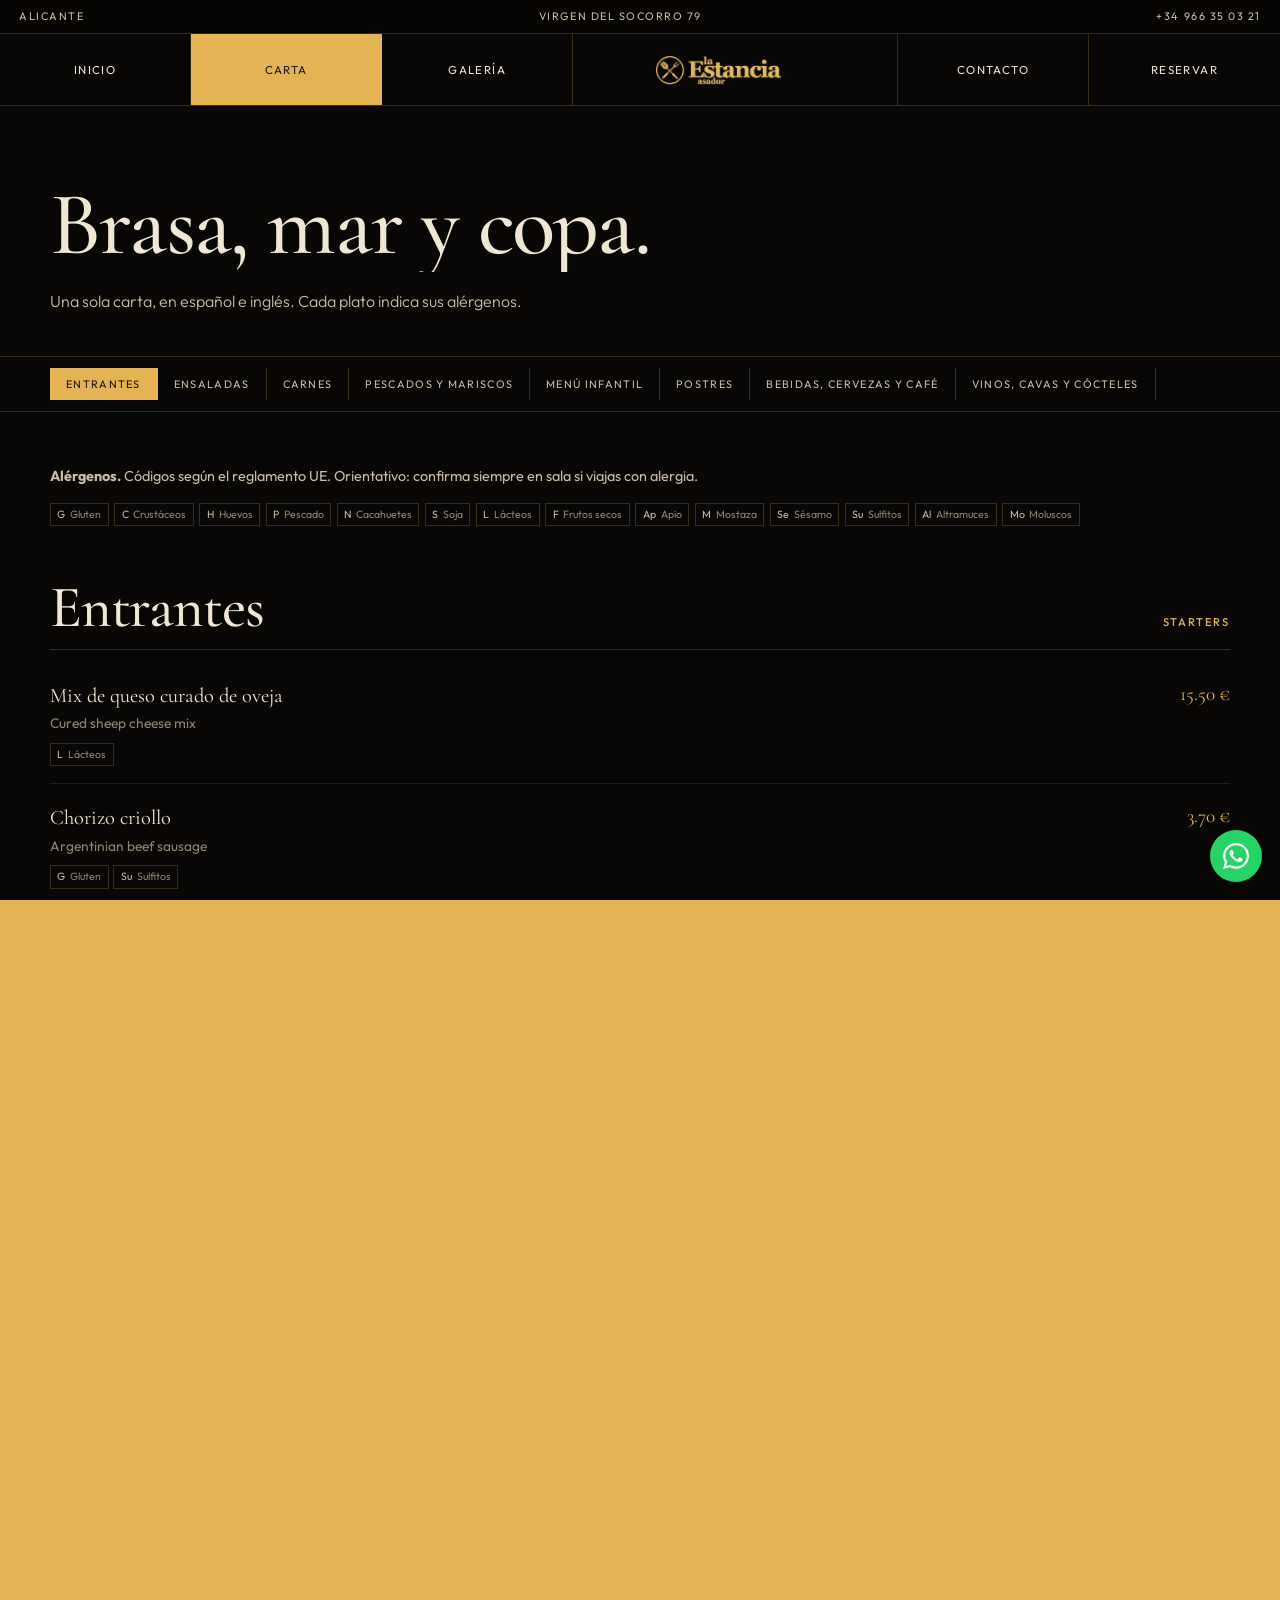
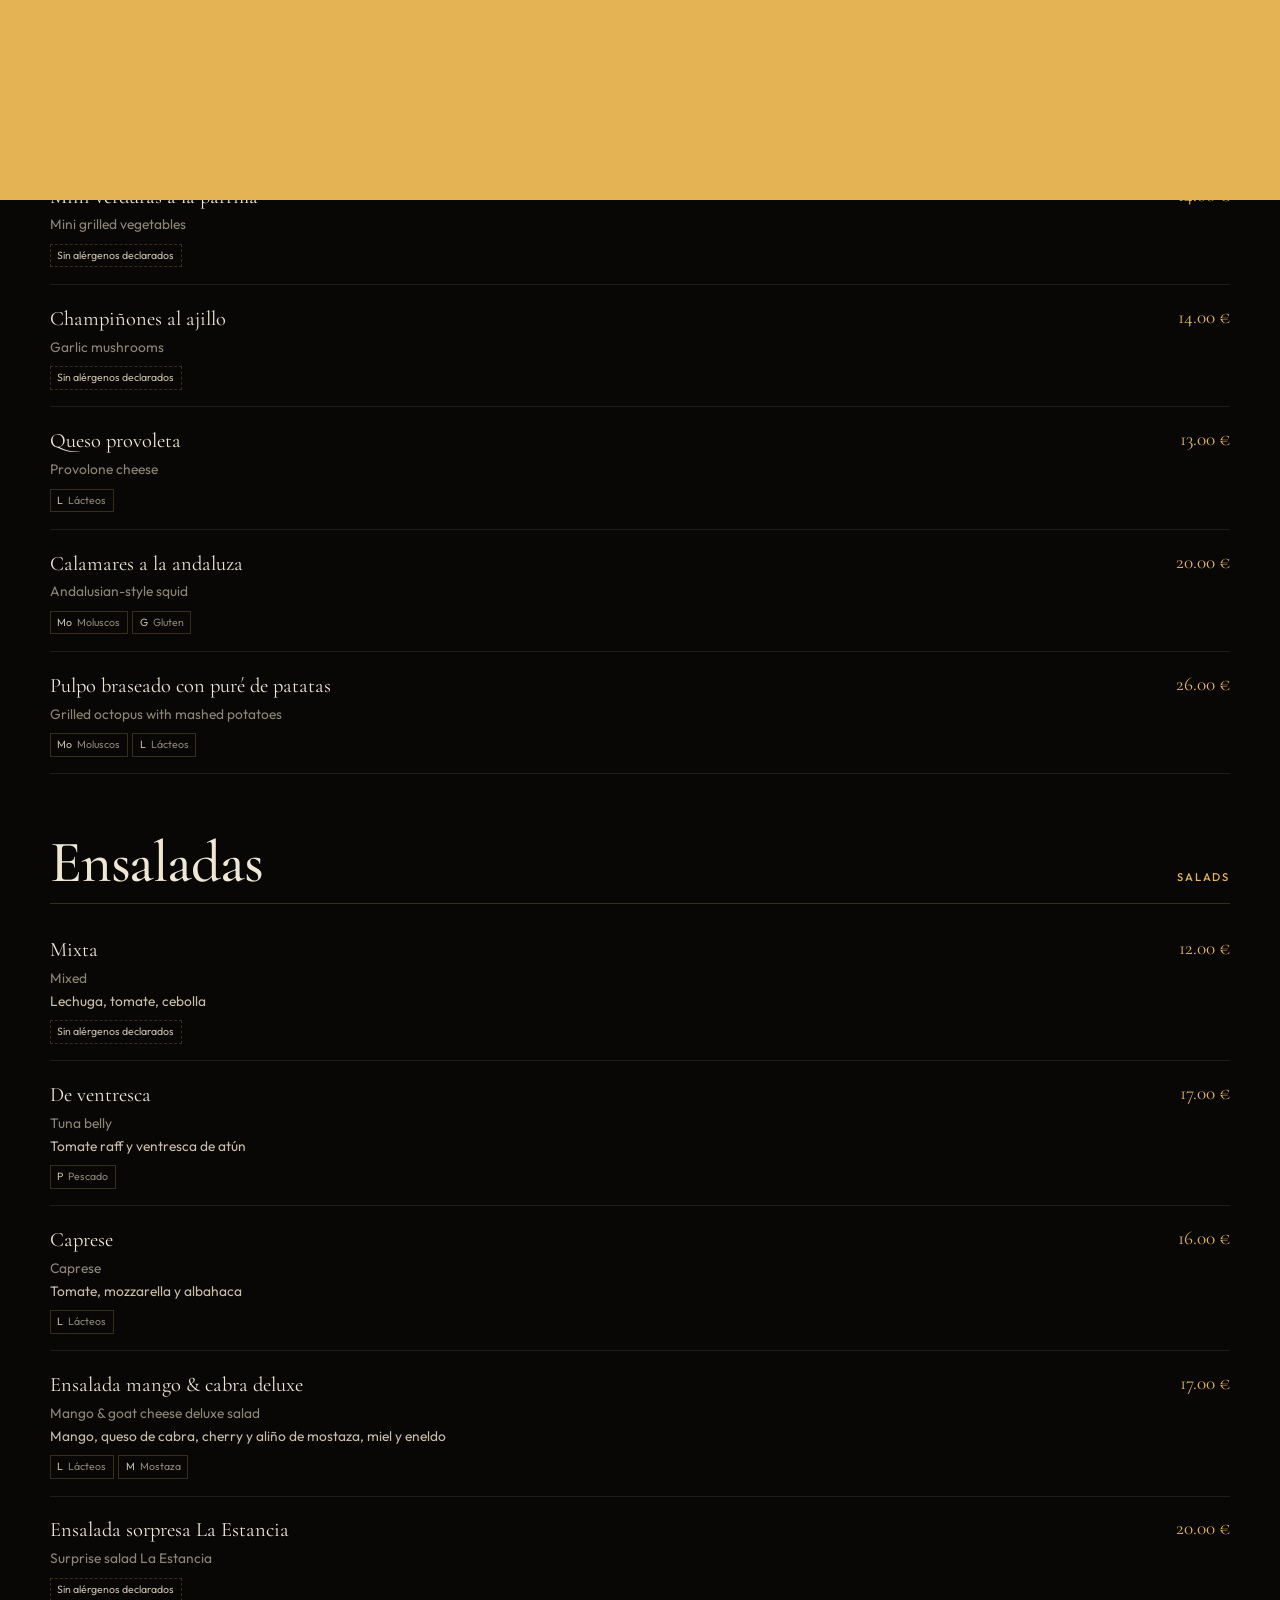
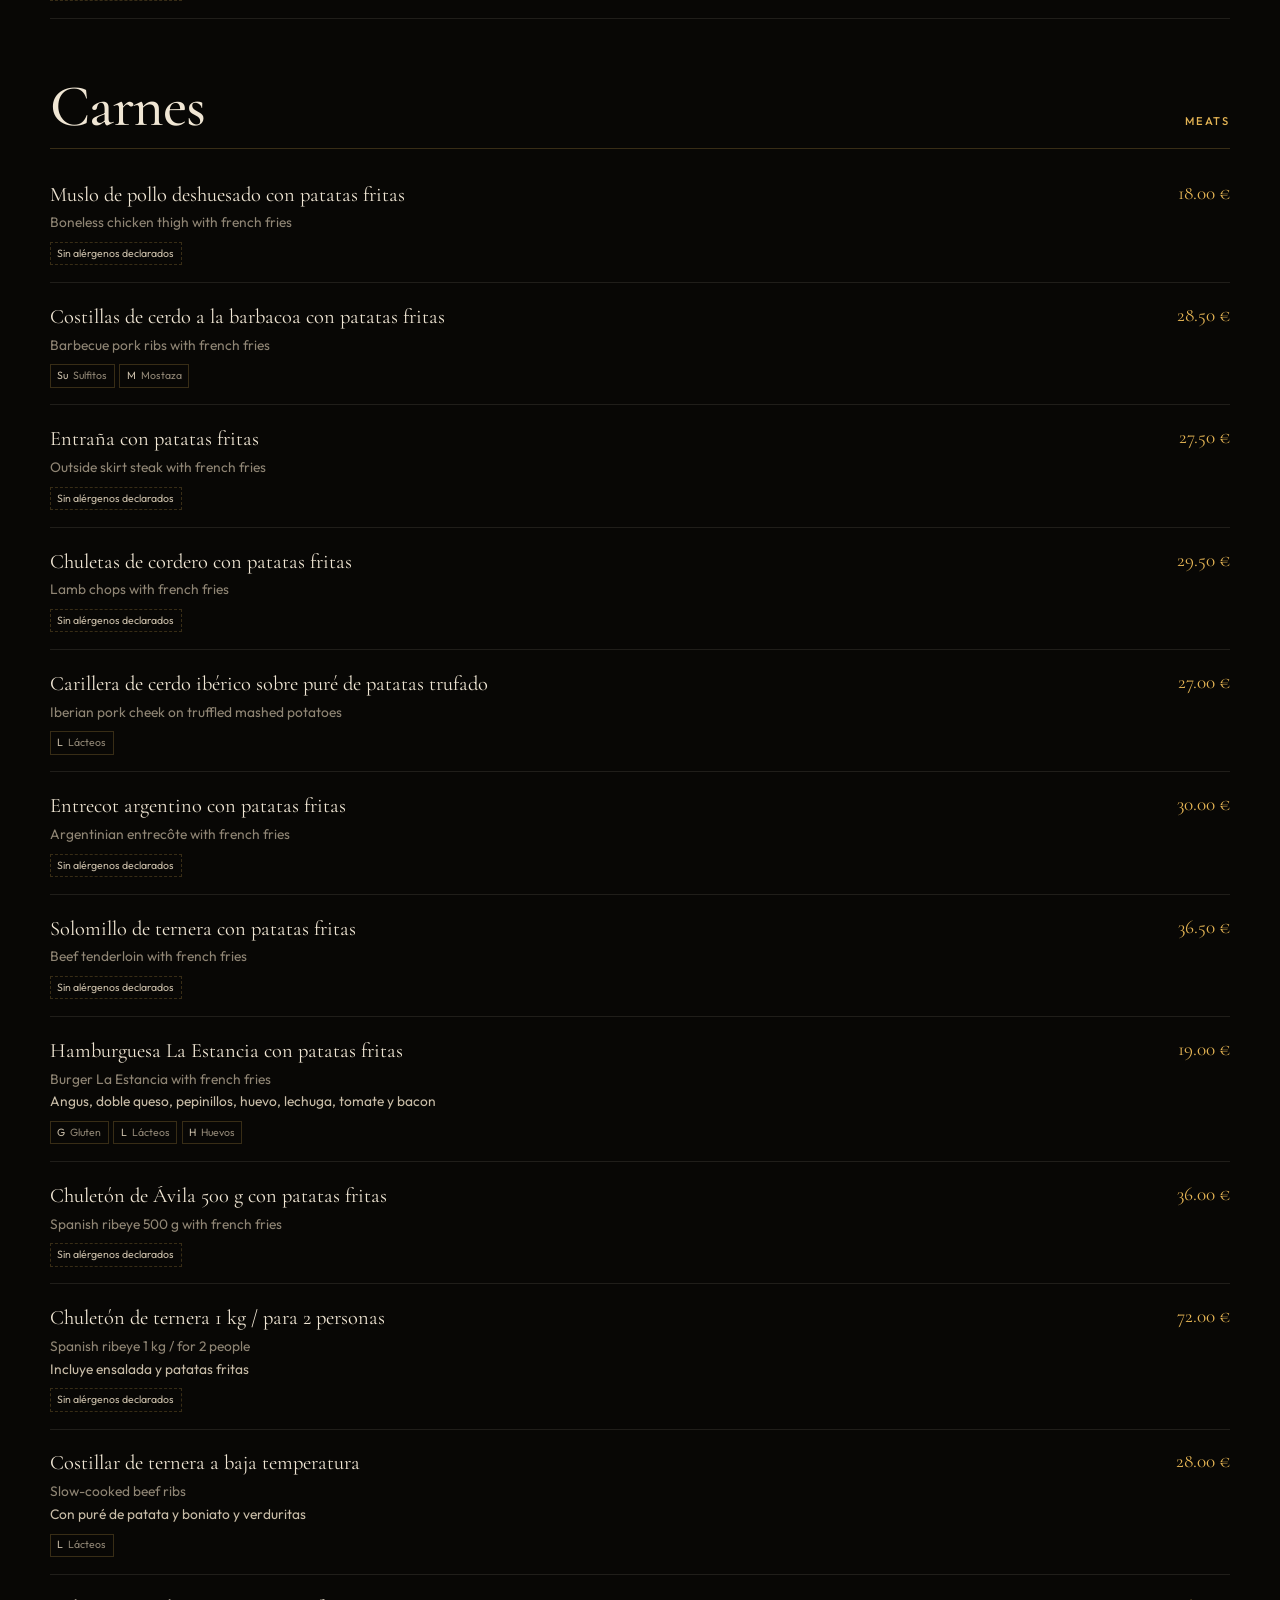
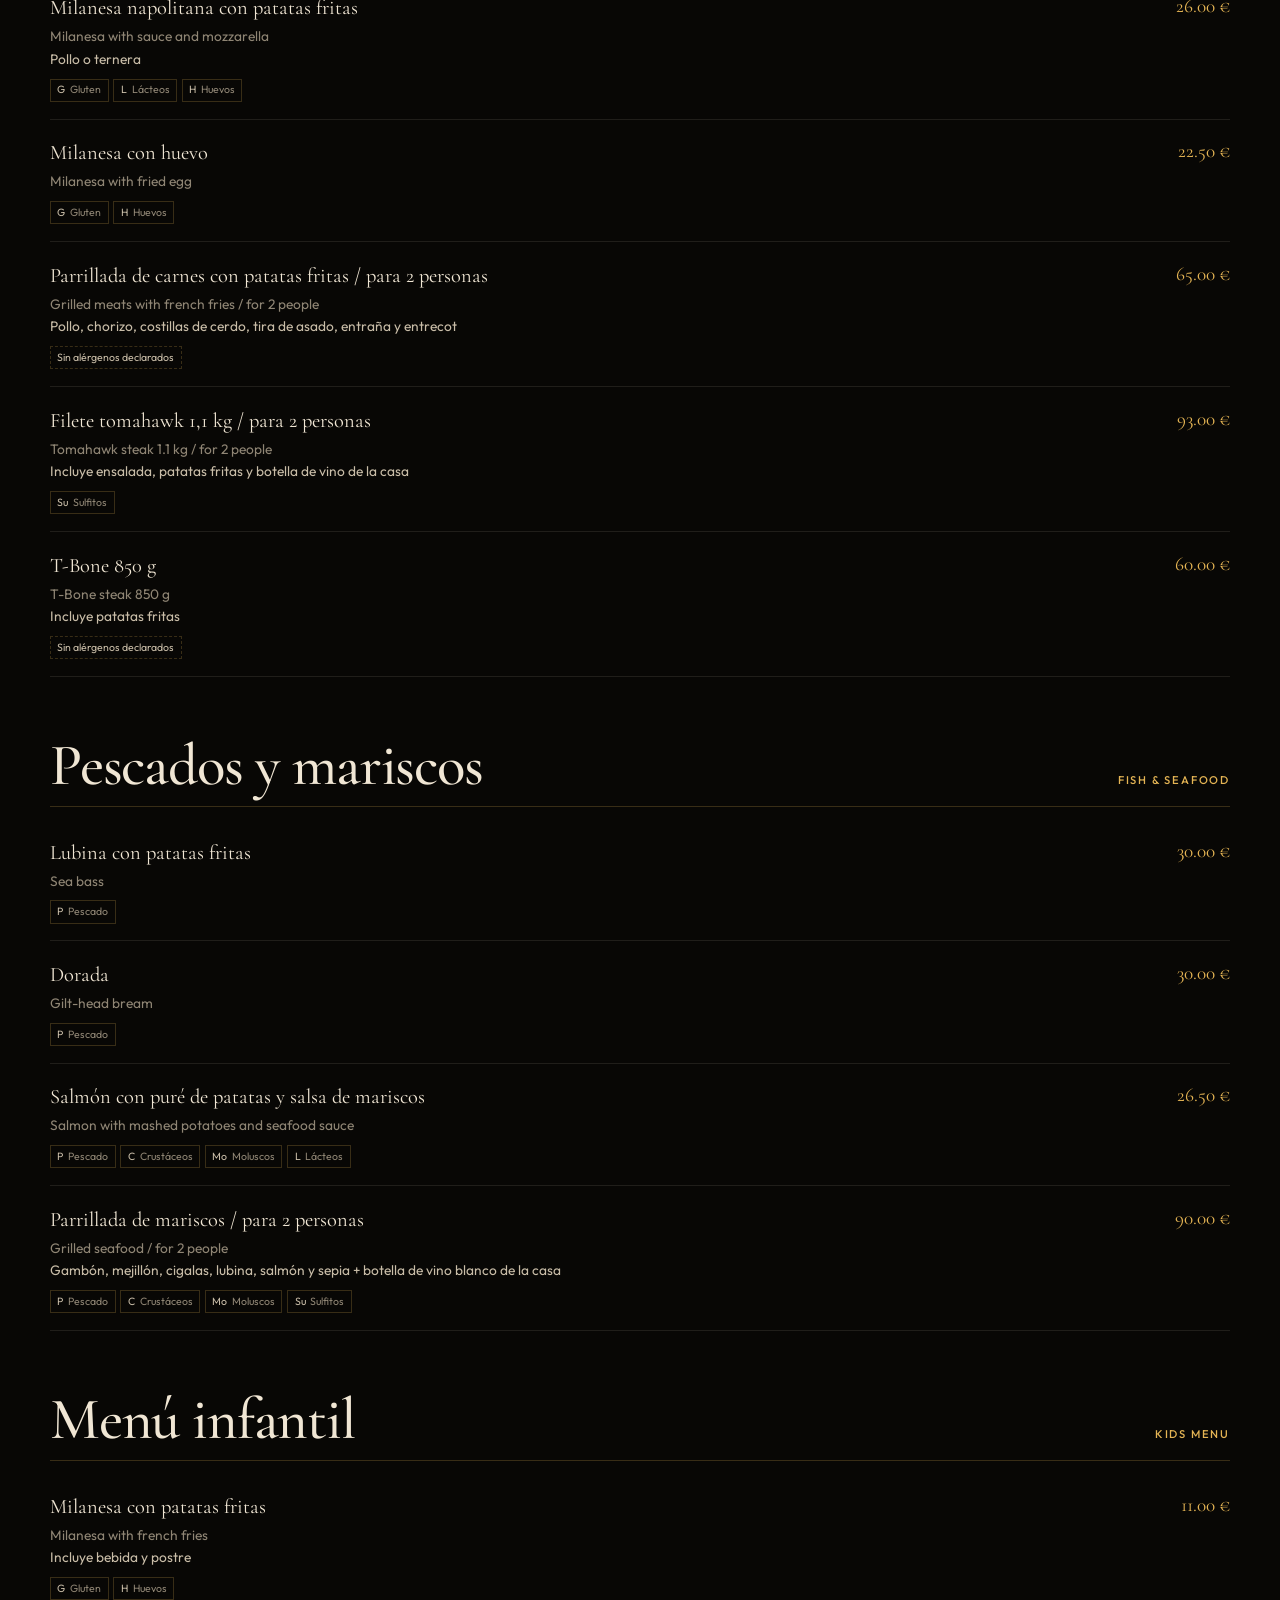
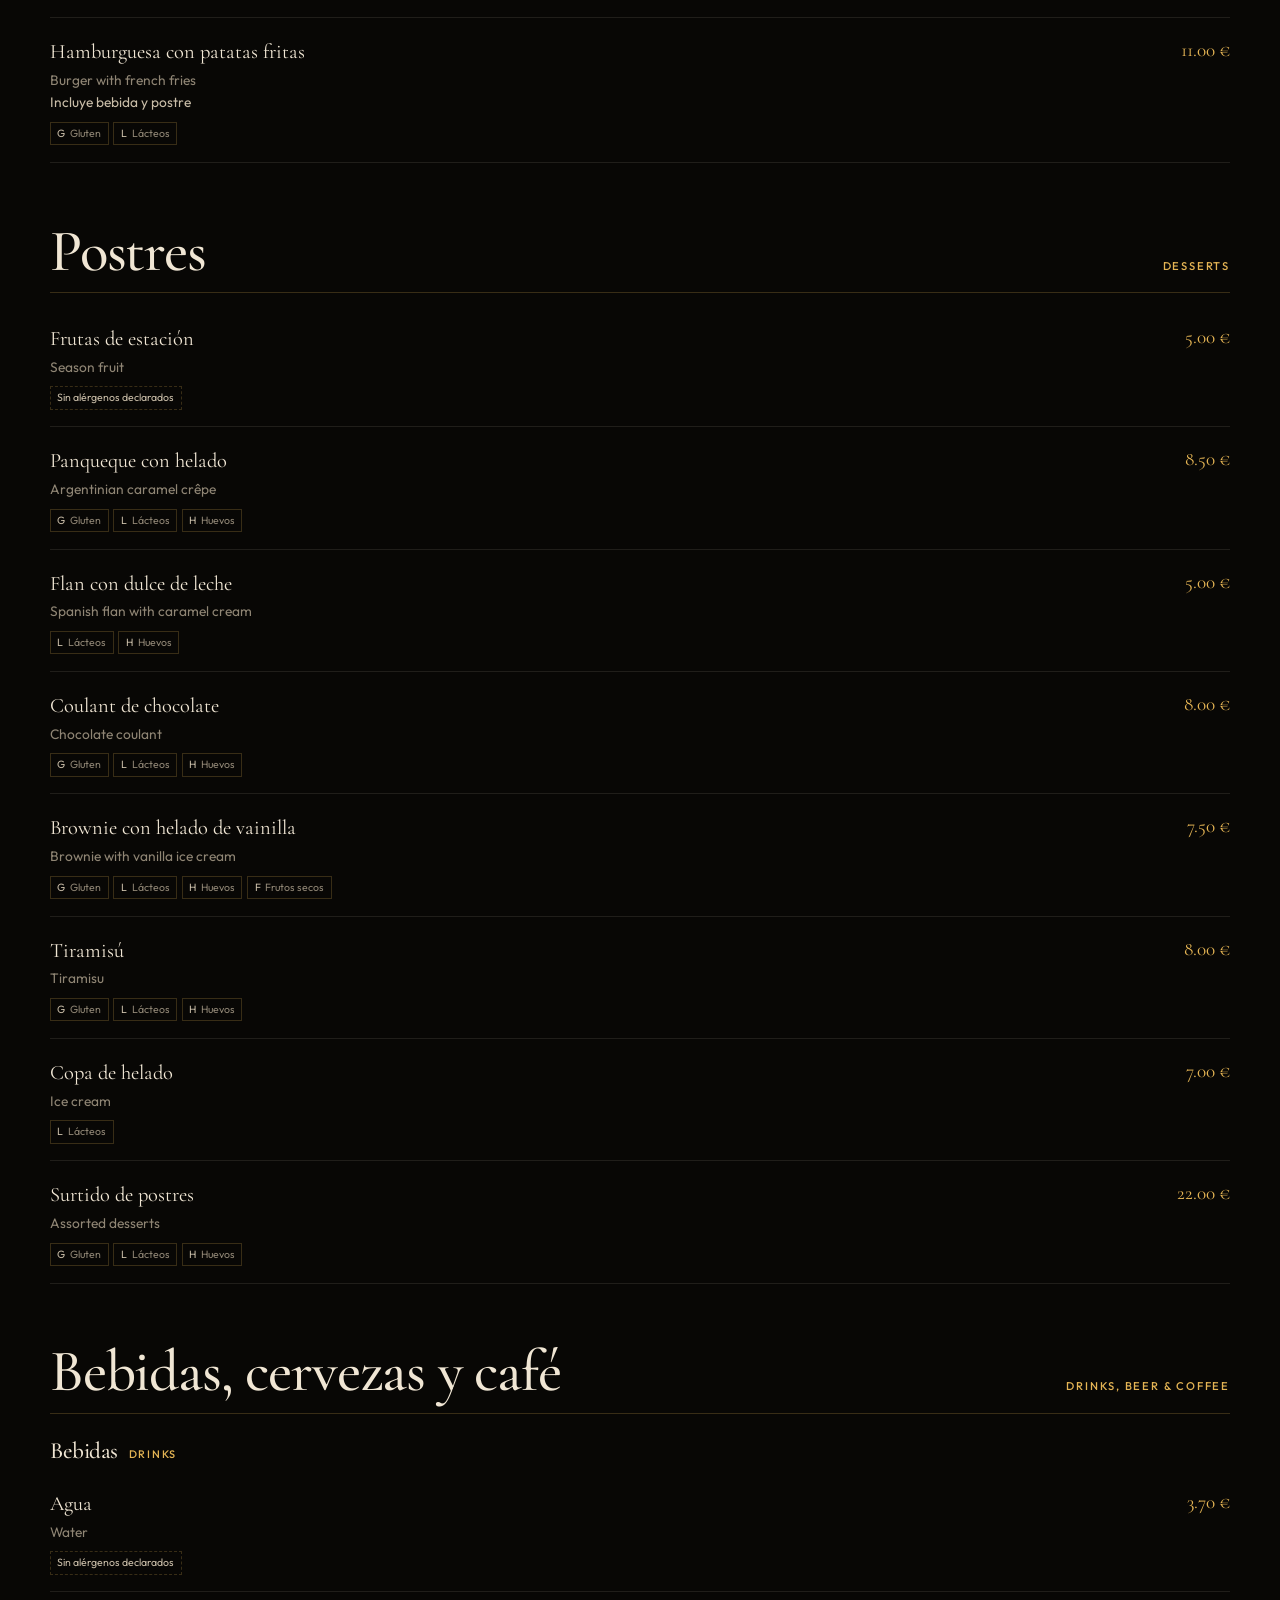
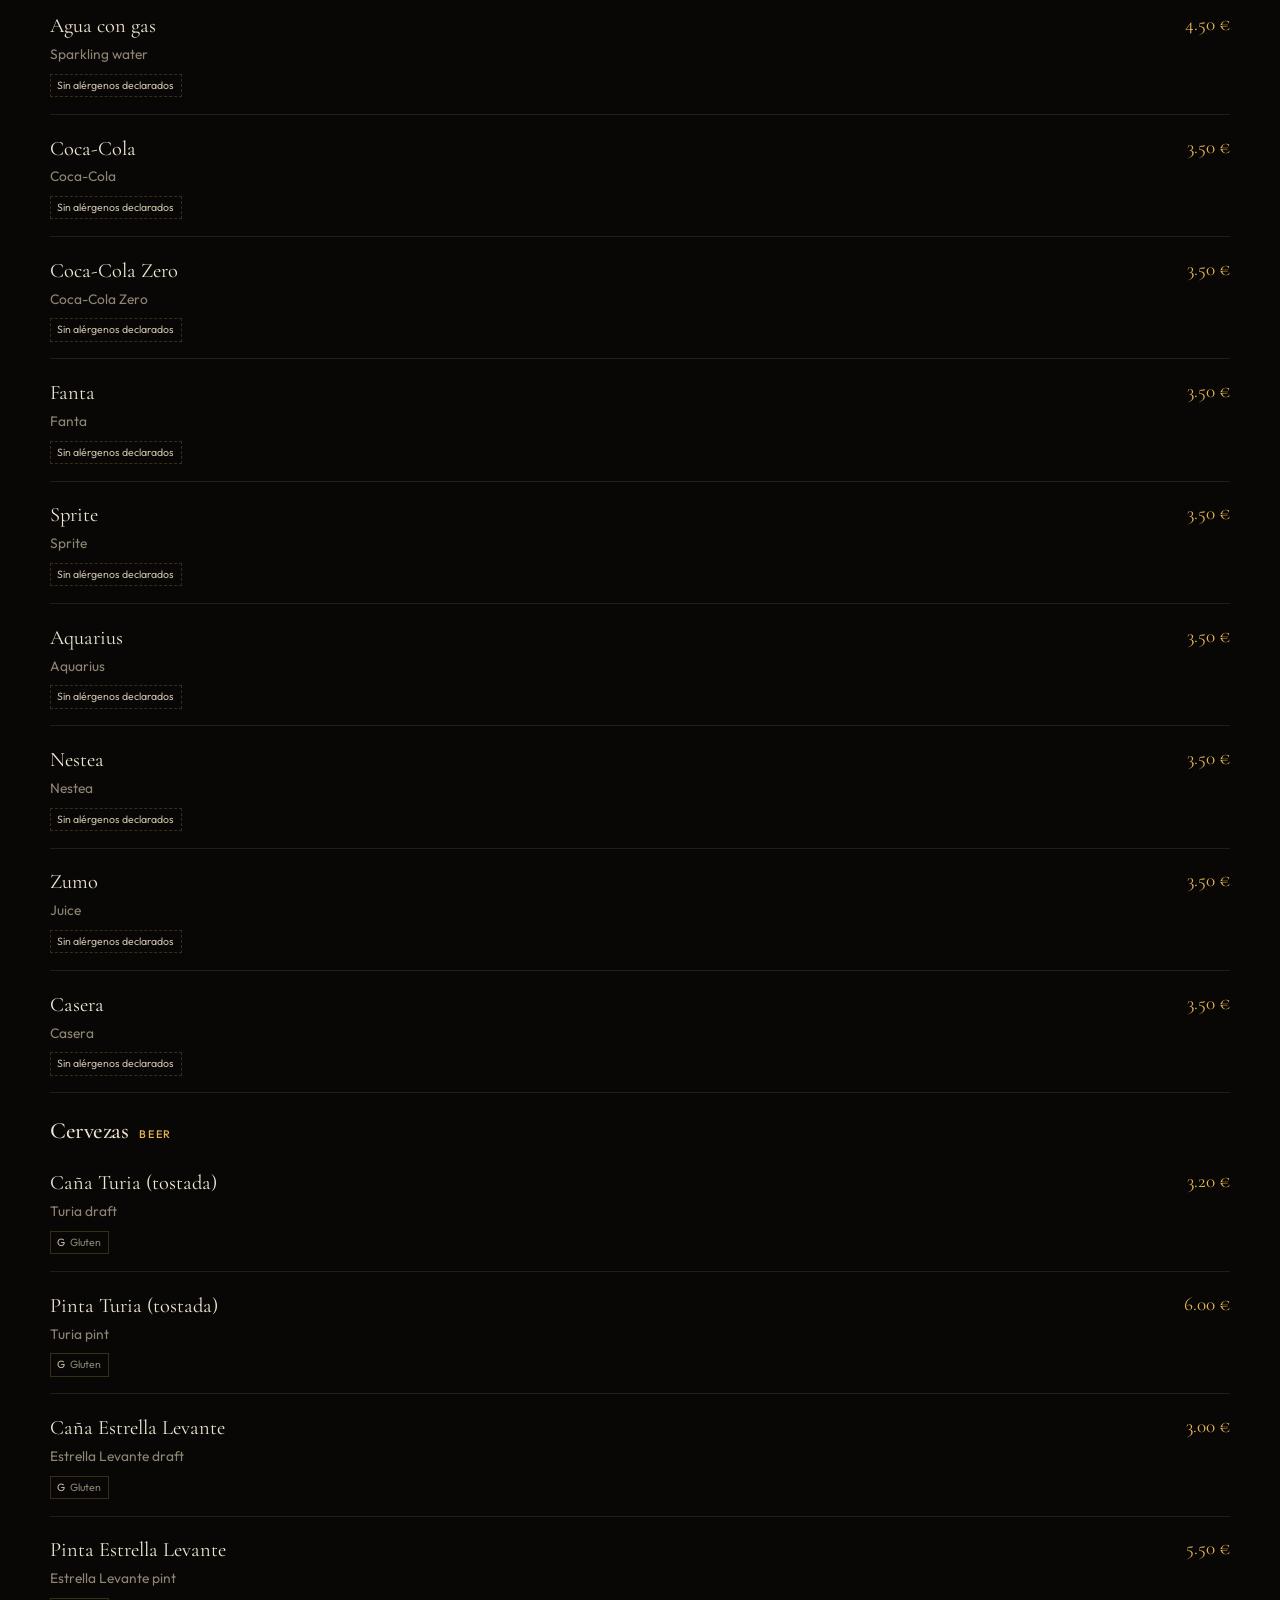
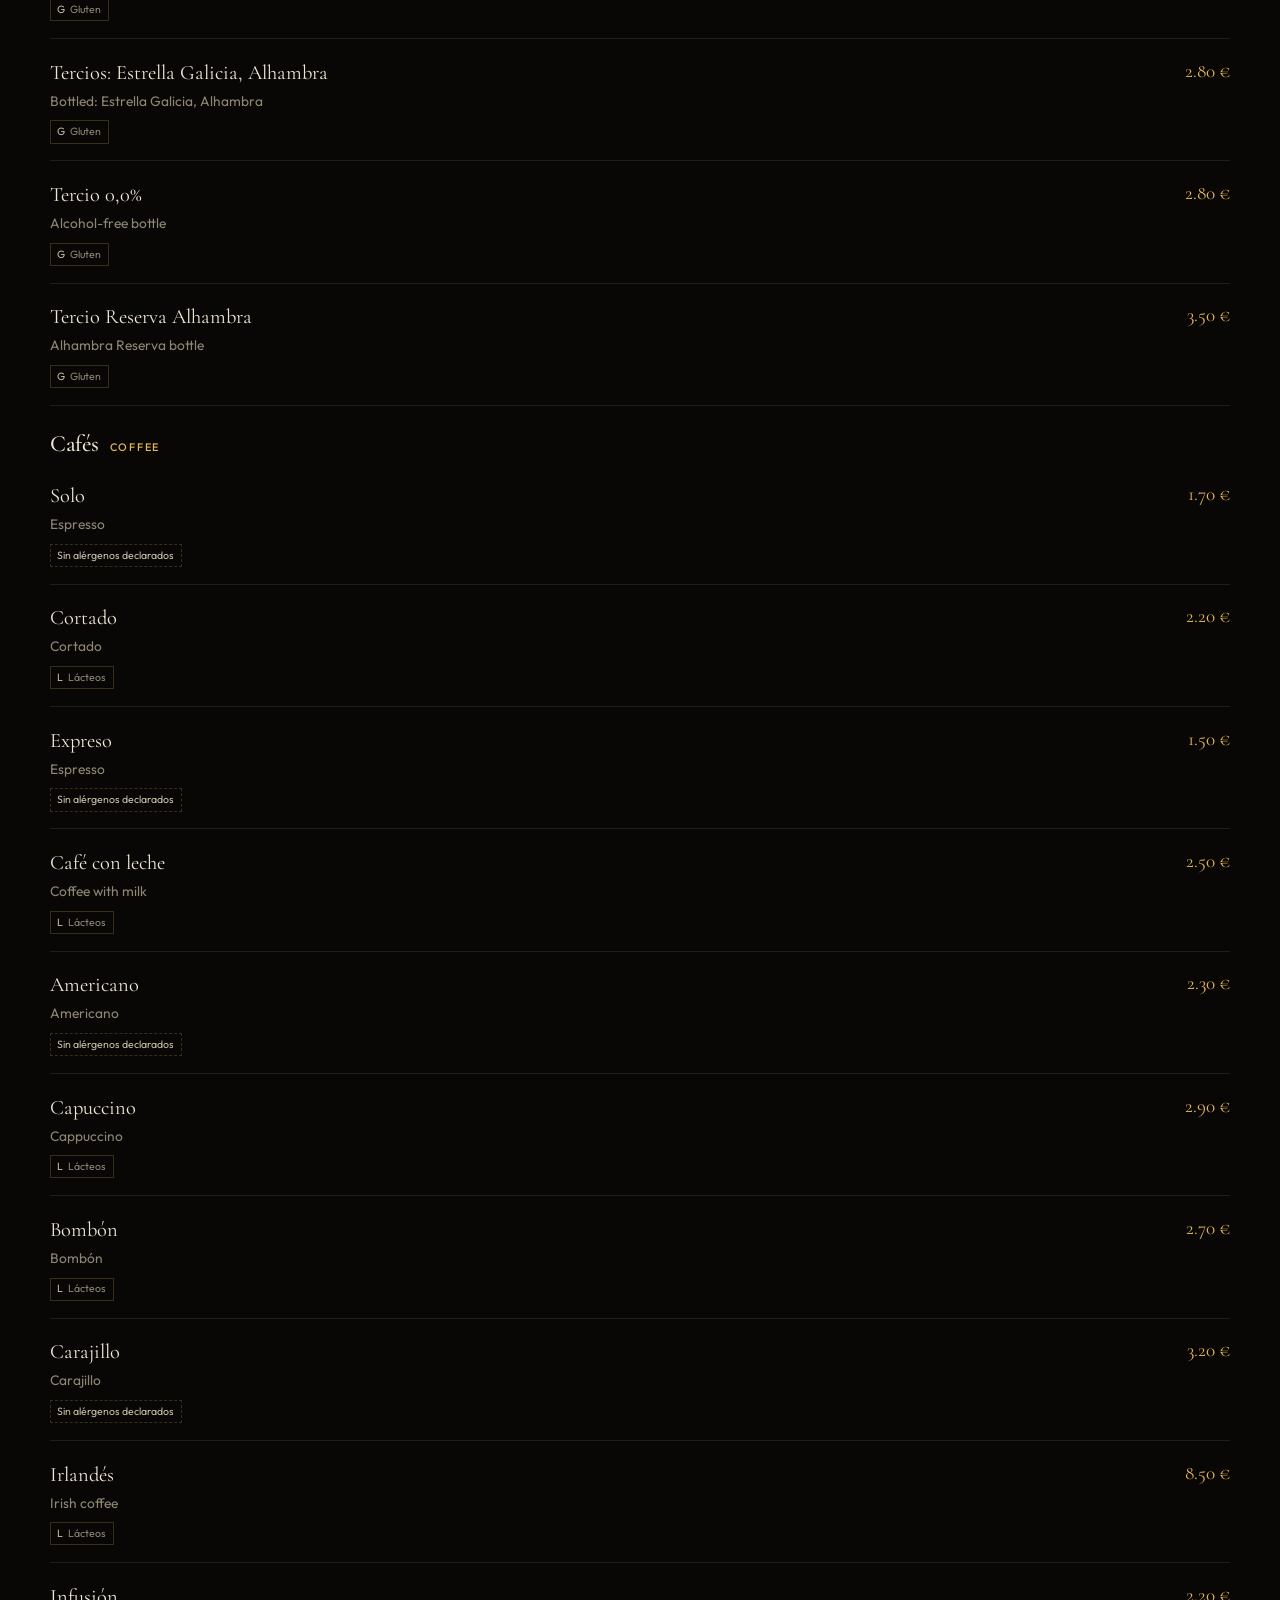
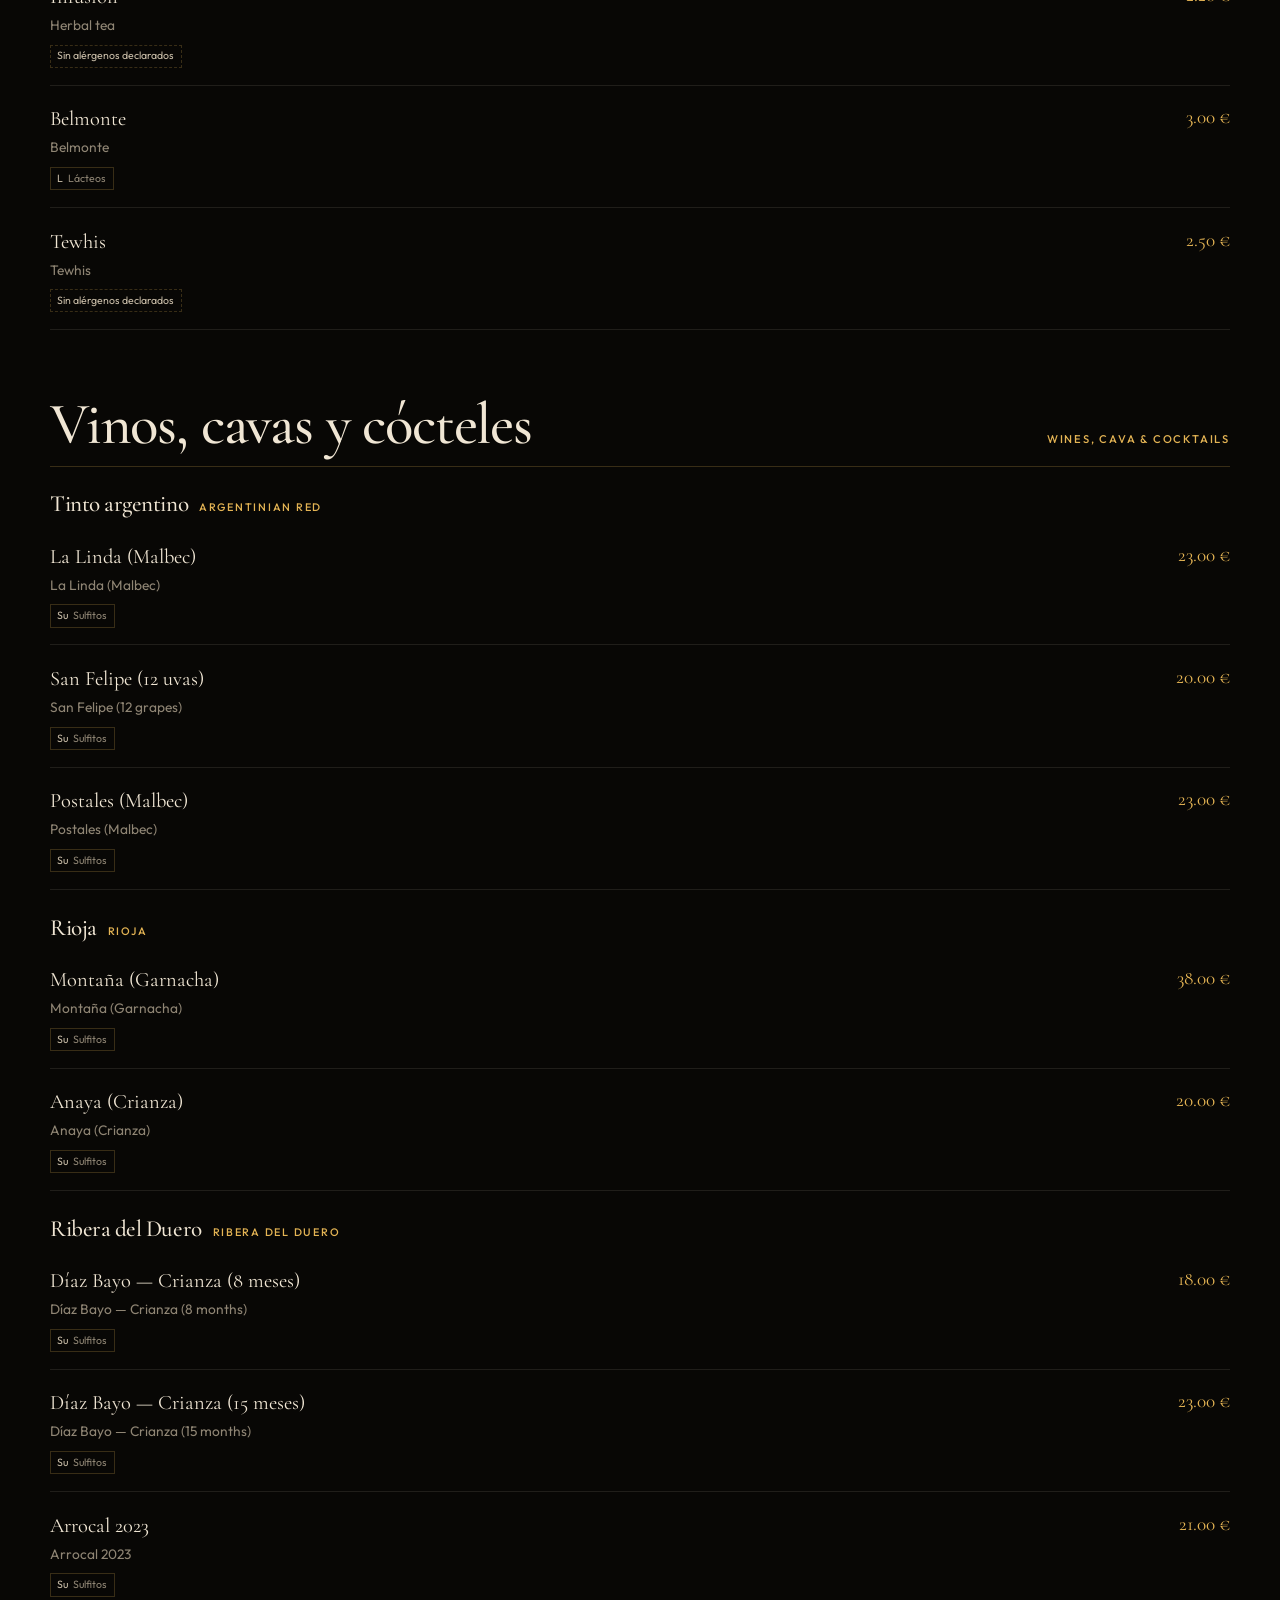
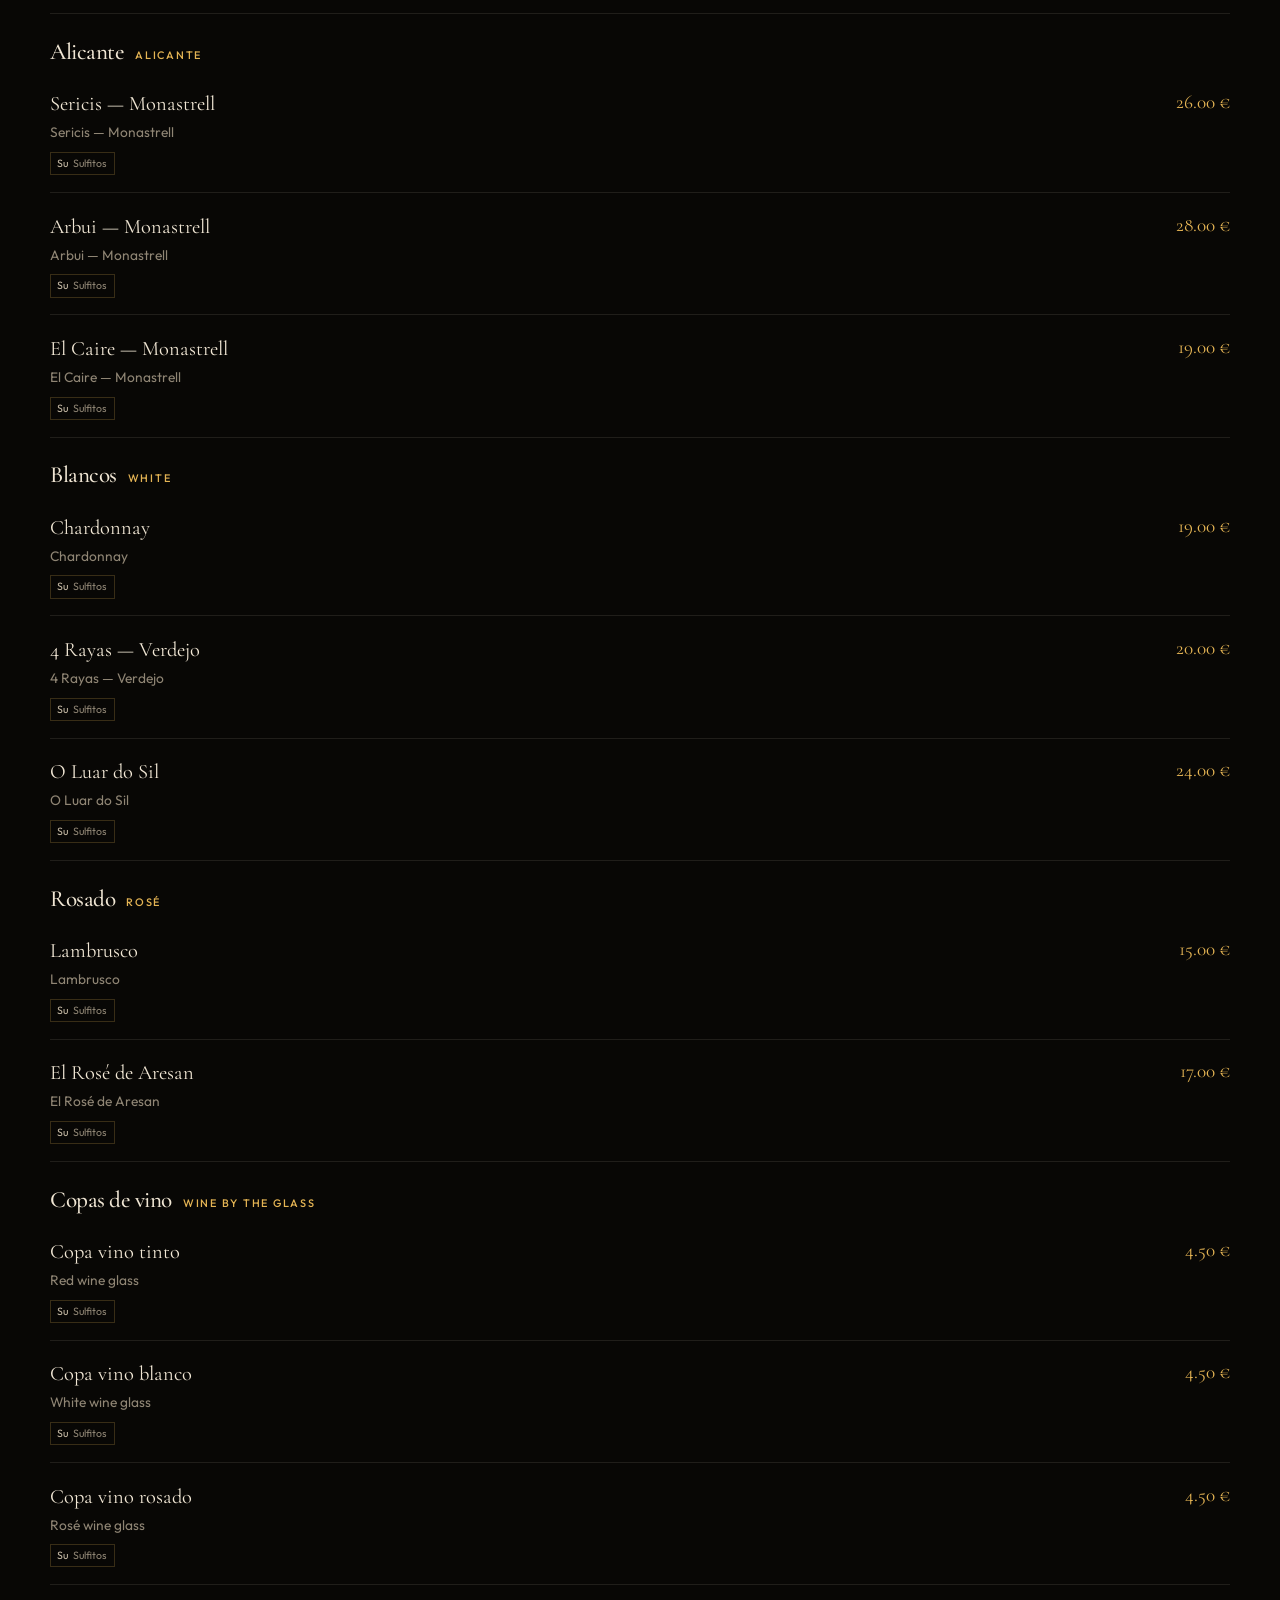
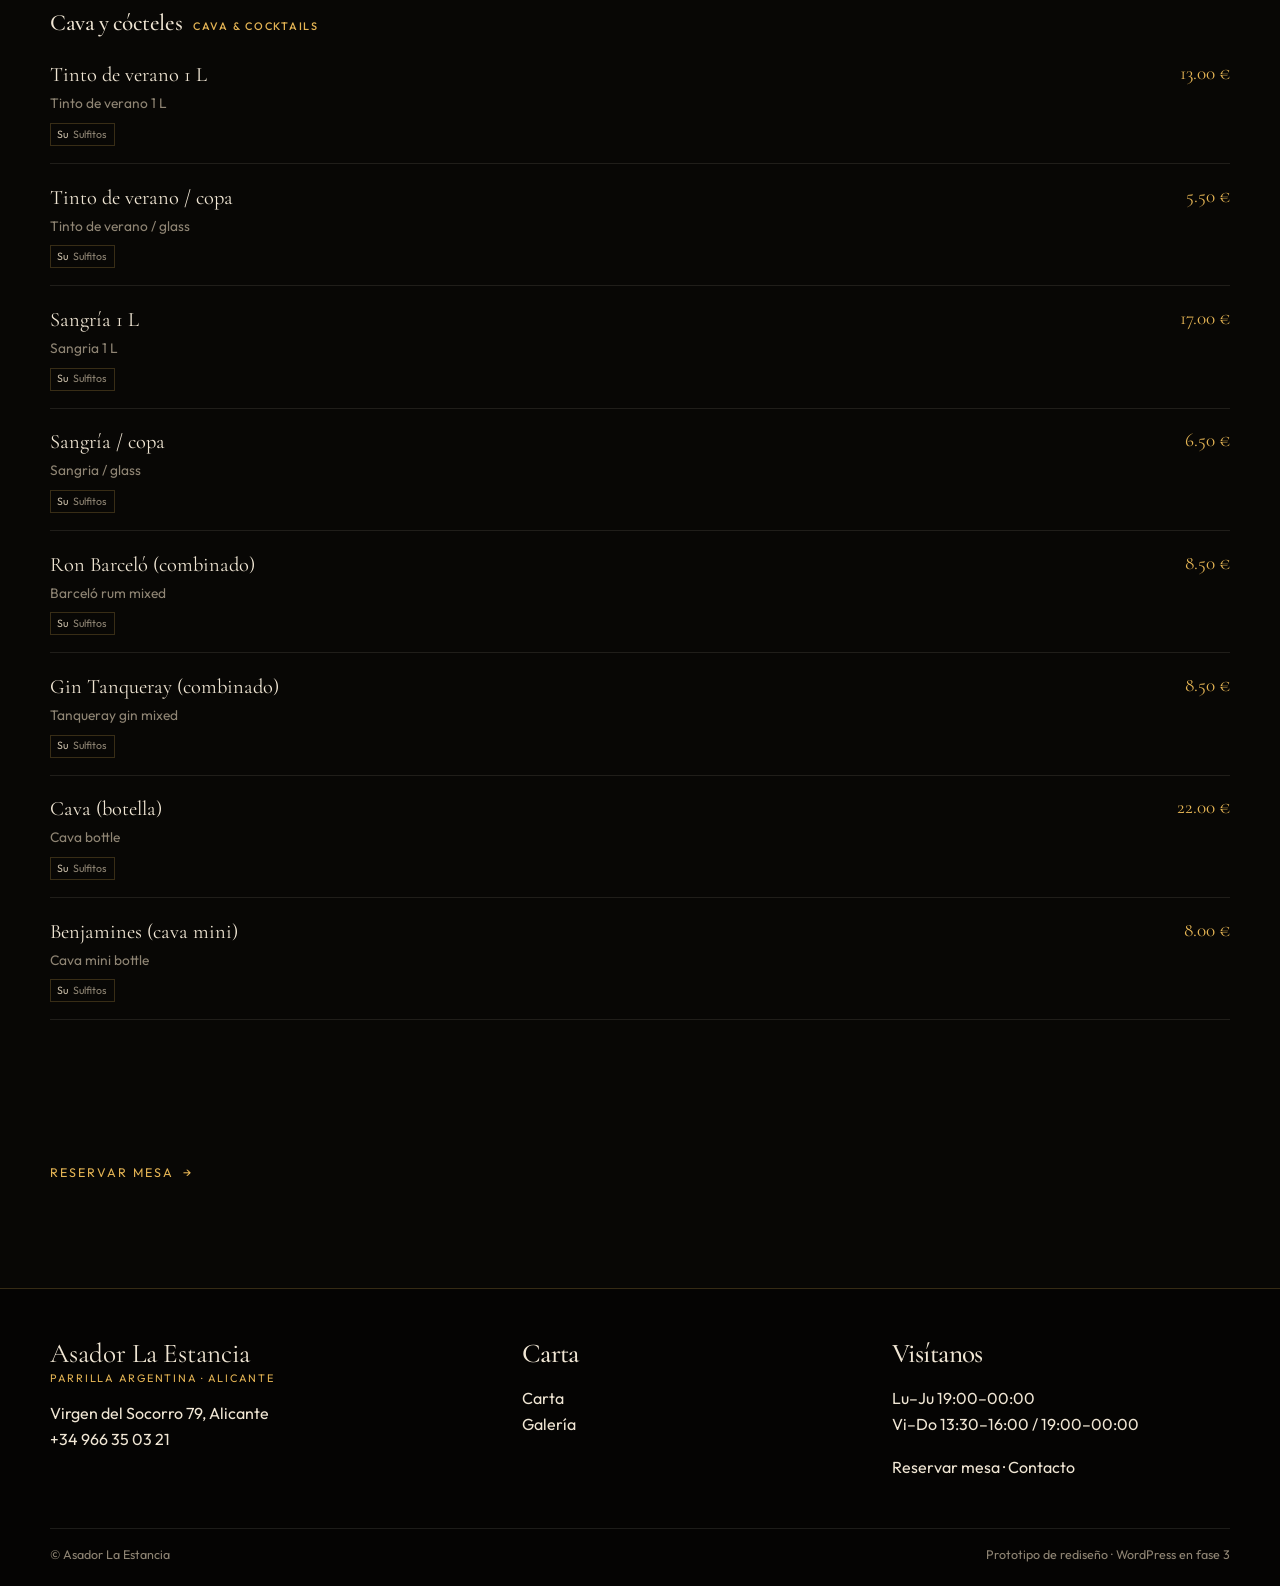
==== commit 6e4f0823: "hero1" ====
--- a/carta.html
+++ b/carta.html
@@ -8,35 +8,36 @@
   <link rel="icon" href="assets/images/brand/icon.png">
   <link rel="preconnect" href="https://fonts.googleapis.com">
   <link rel="preconnect" href="https://fonts.gstatic.com" crossorigin>
-  <link href="https://fonts.googleapis.com/css2?family=Bebas+Neue&family=Manrope:wght@300;400;500;600&display=swap" rel="stylesheet">
+  <link href="https://fonts.googleapis.com/css2?family=Cormorant+Garamond:ital,wght@0,400;0,500;0,600;0,700;1,400;1,500&family=Outfit:wght@300;400;500;600&display=swap" rel="stylesheet">
   <link rel="stylesheet" href="css/style.css">
 </head>
 <body>
+  <div class="page-veil" data-veil></div>
   <a class="skip" href="#contenido">Saltar al contenido</a>
-  <header class="site-header solid">
-    <div class="header-inner">
-      <a class="logo" href="index.html">
+  <div class="topbar">
+    <span>Alicante</span>
+    <span>Virgen del Socorro 79</span>
+    <a href="tel:+34966350321">+34 966 35 03 21</a>
+  </div>
+  <header class="site-header">
+    <nav class="nav-grid" aria-label="Principal">
+      <a href="index.html">Inicio</a>
+      <a class="is-active" href="carta.html">Carta</a>
+      <a href="galeria.html">Galería</a>
+      <a class="nav-brand" href="index.html">
         <img src="assets/images/brand/logo.png" alt="Asador La Estancia">
-        <div class="logo-text">La Estancia<span>Asador · Alicante</span></div>
       </a>
-      <nav class="nav" aria-label="Principal">
-        <a href="index.html">Inicio</a>
-        <a class="is-active" href="carta.html">Carta</a>
-        <a href="galeria.html">Galería</a>
-        <a href="contacto.html">Contacto</a>
-      </nav>
-      <a class="btn header-cta" href="reservas.html">Reservar</a>
-      <a class="btn header-cta-mobile" href="reservas.html">Reservar</a>
-      <button class="nav-toggle" aria-label="Abrir menú" aria-expanded="false"><span></span></button>
-    </div>
+      <a href="contacto.html">Contacto</a>
+      <a href="reservas.html">Reservar</a>
+    </nav>
+    <button class="nav-toggle" aria-label="Abrir menú" aria-expanded="false"><span></span></button>
   </header>
 
   <main id="contenido">
     <div class="page-hero compact">
       <div class="container">
-        <p class="eyebrow">La carta</p>
-        <h1>Brasa, mar y copa.</h1>
-        <p class="lead">Una sola carta, en español e inglés. Cada plato indica sus alérgenos.</p>
+        <h1 class="reveal-line"><span>Brasa, mar y copa.</span></h1>
+        <p class="lead fade-up">Una sola carta, en español e inglés. Cada plato indica sus alérgenos.</p>
       </div>
     </div>
 
@@ -46,7 +47,7 @@
       </div>
     </div>
 
-    <div class="container allergen-legend">
+    <div class="container allergen-legend fade-up">
       <p><strong>Alérgenos.</strong> Códigos según el reglamento UE. Orientativo: confirma siempre en sala si viajas con alergia.</p>
       <div class="allergen-legend-list" data-allergen-legend></div>
     </div>
@@ -54,8 +55,8 @@
     <div class="container" data-menu></div>
 
     <section class="section">
-      <div class="container" style="text-align:center">
-        <a class="btn" href="reservas.html">Reservar mesa</a>
+      <div class="container">
+        <a class="link-more" href="reservas.html">Reservar mesa</a>
       </div>
     </section>
   </main>
@@ -88,5 +89,6 @@
   <script src="js/menu.js"></script>
   <script src="js/allergens.js"></script>
   <script src="js/main.js"></script>
+  <script src="js/motion.js"></script>
 </body>
 </html>
--- a/css/style.css
+++ b/css/style.css
@@ -1,23 +1,20 @@
 :root {
-  --bg: #0a0a0a;
-  --bg-2: #111111;
-  --bg-3: #161616;
-  --bg-4: #1c1c1c;
-  --ember: #c45c26;
-  --ember-hot: #e07838;
-  --gold: #efe8dc;
-  --gold-2: #f7f3ec;
-  --cream: #f4f0e8;
-  --cream-dim: #cfc8bc;
-  --muted: #8d877e;
-  --wine: #6e2d38;
-  --line: rgba(244, 240, 232, 0.16);
-  --shadow: 0 24px 60px rgba(0, 0, 0, 0.45);
-  --display: "Bebas Neue", "Arial Narrow", Impact, sans-serif;
-  --serif: "Bebas Neue", "Arial Narrow", Impact, sans-serif;
-  --sans: "Manrope", "Segoe UI", system-ui, sans-serif;
-  --header-h: 76px;
-  --radius: 999px;
+  --bg: #080705;
+  --bg-2: #100e0b;
+  --bg-3: #18150f;
+  --gold: #e4b454;
+  --gold-deep: #c4922e;
+  --cream: #f0e6d4;
+  --cream-dim: #c9bda8;
+  --muted: #8f8574;
+  --ember: #b85a28;
+  --line: rgba(228, 180, 84, 0.22);
+  --line-soft: rgba(240, 230, 212, 0.1);
+  --serif: "Cormorant Garamond", "Times New Roman", serif;
+  --sans: "Outfit", "Segoe UI", sans-serif;
+  --ease: cubic-bezier(0.22, 1, 0.36, 1);
+  --header-h: 72px;
+  --topbar-h: 34px;
 }
 
 *,
@@ -27,18 +24,22 @@
 }
 
 html {
-  scroll-behavior: smooth;
+  scroll-behavior: auto;
 }
 
 body {
   margin: 0;
+  min-height: 100vh;
   font-family: var(--sans);
   font-weight: 400;
+  font-size: 16px;
+  line-height: 1.65;
   color: var(--cream);
   background: var(--bg);
-  line-height: 1.65;
-  letter-spacing: 0.01em;
-  min-height: 100vh;
+}
+
+body.is-intro {
+  overflow: hidden;
 }
 
 img {
@@ -62,10 +63,10 @@
   position: absolute;
   left: -999px;
   top: 0;
+  z-index: 200;
   background: var(--gold);
   color: var(--bg);
   padding: 0.6rem 1rem;
-  z-index: 100;
 }
 
 .skip:focus {
@@ -73,206 +74,165 @@
   top: 1rem;
 }
 
+.visually-hidden {
+  position: absolute;
+  width: 1px;
+  height: 1px;
+  padding: 0;
+  margin: -1px;
+  overflow: hidden;
+  clip: rect(0, 0, 0, 0);
+  border: 0;
+}
+
 .container {
-  width: min(1120px, calc(100% - 2.6rem));
+  width: min(1180px, calc(100% - 2.4rem));
   margin-inline: auto;
 }
 
-.eyebrow {
-  display: inline-flex;
+/* Opening + page veil */
+.intro {
+  position: fixed;
+  inset: 0;
+  z-index: 120;
+  display: grid;
+  place-items: center;
+  background: #050403;
+  transition: transform 1.1s var(--ease), opacity 0.8s ease;
+}
+
+.intro img {
+  height: 72px;
+  width: auto;
+  opacity: 0;
+  transform: scale(0.92);
+  transition: opacity 0.8s var(--ease), transform 1.2s var(--ease);
+}
+
+.intro.is-ready img {
+  opacity: 1;
+  transform: none;
+}
+
+.intro.is-out {
+  transform: translateY(-100%);
+  pointer-events: none;
+}
+
+@keyframes introAway {
+  to {
+    transform: translateY(-100%);
+    pointer-events: none;
+  }
+}
+
+.intro {
+  animation: introAway 1.1s 2s var(--ease) forwards;
+}
+
+.page-veil {
+  position: fixed;
+  inset: 0;
+  z-index: 110;
+  background: var(--gold);
+  transform: translateY(100%);
+  pointer-events: none;
+}
+
+.page-veil.is-cover {
+  transform: none;
+  transition: transform 0.7s var(--ease);
+}
+
+.page-veil.is-leave {
+  transform: translateY(-100%);
+  transition: transform 0.8s var(--ease);
+}
+
+/* Top bar + LQP grid header */
+.topbar {
+  position: fixed;
+  inset: 0 0 auto;
+  z-index: 52;
+  height: var(--topbar-h);
+  display: flex;
   align-items: center;
-  gap: 0.7rem;
-  letter-spacing: 0.22em;
-  text-transform: uppercase;
-  font-size: 0.7rem;
+  justify-content: space-between;
+  padding: 0 1.2rem;
+  background: #050403;
+  border-bottom: 1px solid var(--line);
+  font-size: 0.68rem;
+  letter-spacing: 0.14em;
+  text-transform: uppercase;
   color: var(--cream-dim);
-  font-weight: 500;
-}
-
-.eyebrow::before {
-  content: "";
-  width: 28px;
-  height: 1px;
-  background: var(--gold);
-}
-
-h1,
-h2,
-h3,
-.serif {
-  font-family: var(--display);
-  font-weight: 400;
-  letter-spacing: 0.02em;
-  text-transform: uppercase;
-}
-
-h1 {
-  font-size: clamp(3.6rem, 11vw, 8.2rem);
-  line-height: 0.86;
-  margin: 0.15rem 0 1rem;
-}
-
-h2 {
-  font-size: clamp(2.4rem, 6vw, 4.4rem);
-  line-height: 0.9;
-  margin: 0.3rem 0 0.8rem;
-}
-
-h3 {
-  font-size: 1.7rem;
-  margin: 0 0 0.4rem;
-}
-
-.lead {
-  font-size: 1.05rem;
-  font-weight: 300;
-  color: var(--cream-dim);
-  max-width: 36rem;
-}
-
-/* Header */
+}
+
 .site-header {
   position: fixed;
-  inset: 0 0 auto;
-  z-index: 50;
-  height: var(--header-h);
-  display: flex;
-  align-items: center;
-  transition: background 0.3s, backdrop-filter 0.3s, border-color 0.3s, height 0.3s;
-  border-bottom: 1px solid transparent;
-}
-
-.site-header.is-scrolled,
-.site-header.solid {
-  background: rgba(10, 10, 10, 0.88);
-  backdrop-filter: blur(18px);
-  border-bottom-color: var(--line);
-  height: 72px;
-}
-
-.header-inner {
-  width: min(1240px, calc(100% - 2rem));
-  margin-inline: auto;
-  display: flex;
-  align-items: center;
-  justify-content: space-between;
-  gap: 1rem;
-}
-
-.logo {
-  display: flex;
-  align-items: center;
-  gap: 0.75rem;
-}
-
-.logo img {
-  height: 36px;
-  width: auto;
-  filter: brightness(1.15);
-}
-
-.logo-text {
-  font-family: var(--display);
-  font-size: 1.55rem;
-  line-height: 1;
-  letter-spacing: 0.04em;
-  text-transform: uppercase;
-  color: var(--cream);
-}
-
-.logo-text span {
-  display: block;
-  font-family: var(--sans);
-  font-size: 0.62rem;
-  letter-spacing: 0.22em;
-  text-transform: uppercase;
-  color: var(--gold);
-  margin-top: 0.2rem;
-}
-
-.nav {
-  display: flex;
-  align-items: center;
-  gap: 1.6rem;
-}
-
-.nav a {
-  font-size: 0.78rem;
-  letter-spacing: 0.16em;
-  text-transform: uppercase;
-  color: var(--cream);
-  position: relative;
-  font-weight: 500;
-}
-
-.nav a:hover,
-.nav a.is-active {
-  color: var(--cream);
-}
-
-.nav a.is-active::after,
-.nav a:hover::after {
-  content: "";
-  position: absolute;
+  top: var(--topbar-h);
   left: 0;
   right: 0;
-  bottom: -6px;
-  height: 1px;
-  background: var(--gold);
-}
-
-.btn {
-  display: inline-flex;
-  align-items: center;
-  justify-content: center;
-  gap: 0.5rem;
-  border: 1px solid var(--cream);
-  color: var(--bg);
-  background: var(--cream);
-  padding: 0.8rem 1.45rem;
-  letter-spacing: 0.14em;
-  text-transform: uppercase;
-  font-size: 0.72rem;
-  font-weight: 600;
-  border-radius: var(--radius);
-  cursor: pointer;
-  transition: 0.2s ease;
-}
-
-.btn:hover {
+  z-index: 51;
+  height: var(--header-h);
+  background: rgba(8, 7, 5, 0.72);
+  backdrop-filter: blur(10px);
+  border-bottom: 1px solid var(--line);
+}
+
+.nav-grid {
+  height: 100%;
+  display: grid;
+  grid-template-columns: 1fr 1fr 1fr 1.7fr 1fr 1fr;
+  align-items: stretch;
+}
+
+.nav-grid > a,
+.nav-grid > button {
+  display: grid;
+  place-items: center;
+  border: 0;
+  border-right: 1px solid var(--line);
   background: transparent;
   color: var(--cream);
-}
-
-.btn-ghost {
-  background: transparent;
-  color: var(--cream);
-}
-
-.btn-ghost:hover {
-  background: var(--cream);
-  color: var(--bg);
-}
-
-.header-cta,
-.header-cta-mobile {
-  background: transparent;
-  color: var(--cream);
-  padding: 0.62rem 1.15rem;
-}
-
-.header-cta:hover,
-.header-cta-mobile:hover {
-  background: var(--cream);
-  color: var(--bg);
+  font-size: 0.72rem;
+  letter-spacing: 0.12em;
+  text-transform: uppercase;
+  cursor: pointer;
+  transition: background 0.45s var(--ease), color 0.45s var(--ease);
+}
+
+.nav-grid > a:last-of-type {
+  border-right: 0;
+}
+
+.nav-grid > a:not(.nav-brand):hover,
+.nav-grid > a.is-active:not(.nav-brand) {
+  background: var(--gold);
+  color: #1a1408;
+}
+
+.nav-brand {
+  gap: 0.65rem;
+}
+
+.nav-brand img {
+  height: 42px;
+  width: auto;
+}
+
+.nav-brand span {
+  display: none;
 }
 
 .nav-toggle {
   display: none;
-  width: 44px;
-  height: 44px;
-  border: 1px solid var(--line);
-  border-radius: var(--radius);
+  position: absolute;
+  right: 0;
+  top: 0;
+  width: 72px;
+  height: 100%;
+  border: 0;
+  border-left: 1px solid var(--line);
   background: transparent;
   color: var(--cream);
   cursor: pointer;
@@ -296,309 +256,808 @@
   left: 0;
 }
 
-.nav-toggle span::before {
-  top: -6px;
-}
-
-.nav-toggle span::after {
-  top: 6px;
-}
-
-/* Hero */
-.hero {
-  min-height: 100vh;
+.nav-toggle span::before { top: -6px; }
+.nav-toggle span::after { top: 6px; }
+
+/* Type */
+h1,
+h2,
+h3,
+.serif {
+  font-family: var(--serif);
+  font-weight: 500;
+  letter-spacing: -0.02em;
+  line-height: 1.05;
+}
+
+h1 { font-size: clamp(2.8rem, 7vw, 5.6rem); margin: 0 0 0.8rem; }
+h2 { font-size: clamp(2.1rem, 4.6vw, 3.8rem); margin: 0 0 0.75rem; }
+h3 { font-size: 1.7rem; margin: 0 0 0.4rem; }
+
+.lead {
+  max-width: 34rem;
+  color: var(--cream-dim);
+  font-weight: 300;
+}
+
+.link-more {
+  display: inline-flex;
+  align-items: center;
+  gap: 0.55rem;
+  margin-top: 1.4rem;
+  font-size: 0.78rem;
+  letter-spacing: 0.16em;
+  text-transform: uppercase;
+  color: var(--gold);
+}
+
+.link-more::after {
+  content: "→";
+  transition: transform 0.45s var(--ease);
+}
+
+.link-more:hover::after {
+  transform: translateX(6px);
+}
+
+.btn {
+  display: inline-flex;
+  align-items: center;
+  justify-content: center;
+  border: 1px solid var(--gold);
+  background: var(--gold);
+  color: #1a1408;
+  padding: 0.85rem 1.4rem;
+  font-size: 0.74rem;
+  letter-spacing: 0.14em;
+  text-transform: uppercase;
+  cursor: pointer;
+  transition: background 0.35s var(--ease), color 0.35s var(--ease);
+}
+
+.btn:hover {
+  background: transparent;
+  color: var(--gold);
+}
+
+.btn-ghost {
+  background: transparent;
+  color: var(--gold);
+}
+
+.btn-ghost:hover {
+  background: var(--gold);
+  color: #1a1408;
+}
+
+/* Hero: meat in front, manifesto scrolling behind */
+.hero-pin {
+  height: 230vh;
+  background: #080705;
+}
+
+.hero-sticky {
+  position: sticky;
+  top: calc(var(--topbar-h) + var(--header-h));
+  height: calc(130vh - var(--topbar-h) - var(--header-h));
+  overflow: hidden;
   display: grid;
   place-items: center;
+}
+
+.hero-copy {
+  position: absolute;
+  inset: 0;
+  z-index: 1;
+  display: flex;
+  flex-direction: column;
+  align-items: center;
+  justify-content: center;
+  gap: 0.12em;
+  padding: calc(50vh - var(--topbar-h) - var(--header-h) - 2.6rem) 6vw 0;
+  text-align: center;
+  will-change: transform;
+}
+
+.hero-line {
+  margin: 0;
+  max-width: 90vw;
+  font-family: var(--serif);
+  font-weight: 500;
+  font-size: 7vw;
+  line-height: 0.96;
+  color: var(--cream);
+  opacity: 0;
+  filter: blur(10px);
+}
+
+.hero-line:nth-child(even) {
+  font-style: italic;
+  color: var(--gold);
+}
+
+.hero-meat {
   position: relative;
-  isolation: isolate;
-  padding: 7rem 0 3.5rem;
+  z-index: 2;
+  width: 80vw;
+  pointer-events: none;
+  will-change: transform;
+  transform: scale(0.78);
+}
+
+.hero-meat img {
+  width: 100%;
+  height: auto;
+  display: block;
+  mix-blend-mode: lighten;
+  mask-image: radial-gradient(ellipse 78% 82% at 50% 48%, #000 42%, transparent 78%);
+  -webkit-mask-image: radial-gradient(ellipse 78% 82% at 50% 48%, #000 42%, transparent 78%);
+}
+
+.hero-foot {
+  position: absolute;
+  z-index: 3;
+  left: 0;
+  right: 0;
+  bottom: 1.4rem;
+  display: flex;
+  justify-content: space-between;
+  padding: 0 1.4rem;
+  font-size: 0.72rem;
+  letter-spacing: 0.14em;
+  text-transform: uppercase;
+  color: var(--cream-dim);
+}
+
+/* Discover full-bleed */
+.discover {
+  position: relative;
+  display: grid;
+  min-height: 88vh;
   overflow: hidden;
-  text-align: center;
-}
-
-.hero-media {
+  color: var(--cream);
+}
+
+.discover img {
   position: absolute;
-  inset: -12% 0 -8%;
-  z-index: -2;
-  overflow: hidden;
-}
-
-.hero-media img {
+  inset: 0;
   width: 100%;
   height: 100%;
   object-fit: cover;
-  will-change: transform;
-  transform: scale(1.12);
-}
-
-.hero::after {
+  transform: scale(1.08);
+  transition: transform 1.6s var(--ease);
+  filter: brightness(0.55);
+}
+
+.discover:hover img {
+  transform: scale(1.16);
+}
+
+.discover-copy {
+  position: relative;
+  z-index: 1;
+  align-self: end;
+  padding: 0 8vw 8vh;
+  max-width: 36rem;
+}
+
+.discover-copy small {
+  display: block;
+  margin-bottom: 0.7rem;
+  font-size: 0.72rem;
+  letter-spacing: 0.2em;
+  text-transform: uppercase;
+  color: var(--gold);
+}
+
+/* Clock pin */
+.clock-pin {
+  height: 220vh;
+  background: var(--bg);
+}
+
+.clock-sticky {
+  position: sticky;
+  top: 0;
+  height: 100vh;
+  display: grid;
+  place-items: center;
+  text-align: center;
+  padding: 6rem 1.2rem 2rem;
+}
+
+.clock-face {
+  position: relative;
+  width: min(240px, 56vw);
+  aspect-ratio: 1;
+  border: 1px solid var(--gold);
+  border-radius: 50%;
+  margin-bottom: 1.6rem;
+}
+
+.clock-face::after {
   content: "";
   position: absolute;
-  inset: 0;
-  z-index: -1;
-  background:
-    linear-gradient(180deg, rgba(10, 10, 10, 0.45) 0%, rgba(10, 10, 10, 0.2) 40%, rgba(10, 10, 10, 0.82) 100%);
-}
-
-.hero-content {
-  width: min(920px, calc(100% - 2.4rem));
-  margin-inline: auto;
-}
-
-.hero-content .lead {
-  margin-inline: auto;
-}
-
-.hero p.kicker {
-  color: var(--gold-2);
-  letter-spacing: 0.32em;
-  text-transform: uppercase;
+  inset: 47%;
+  background: var(--gold);
+  border-radius: 50%;
+}
+
+.hand {
+  position: absolute;
+  left: 50%;
+  bottom: 50%;
+  width: 2px;
+  background: var(--gold);
+  transform-origin: bottom center;
+  border-radius: 2px;
+}
+
+.hand.hour {
+  height: 28%;
+  margin-left: -1px;
+}
+
+.hand.minute {
+  height: 38%;
+  margin-left: -1px;
+  background: var(--cream);
+}
+
+.clock-time {
+  margin: 0 0 0.4rem;
+  font-family: var(--serif);
+  font-size: clamp(3rem, 8vw, 6rem);
+  line-height: 0.9;
+  color: var(--gold);
+}
+
+.clock-copy {
+  margin: 0;
+  color: var(--cream-dim);
+}
+
+.clock-hours {
+  margin-top: 1.6rem;
   font-size: 0.78rem;
-  margin-bottom: 1rem;
-}
-
-.hero-actions {
-  display: flex;
-  flex-wrap: wrap;
-  gap: 0.8rem;
-  margin-top: 1.8rem;
-}
-
-.hero .hero-actions {
-  justify-content: center;
-}
-
-.hero-meta {
+  letter-spacing: 0.12em;
+  text-transform: uppercase;
+  color: var(--muted);
+}
+
+/* Horizontal stories */
+.hscroll {
+  height: 280vh;
+  background: var(--bg-2);
+}
+
+.hscroll-sticky {
+  position: sticky;
+  top: calc(var(--topbar-h) + var(--header-h));
+  height: calc(100vh - var(--topbar-h) - var(--header-h));
+  overflow: hidden;
+}
+
+.hscroll-track {
+  display: flex;
+  height: 100%;
+  will-change: transform;
+}
+
+.story-card {
+  flex: 0 0 72vw;
+  max-width: 860px;
+  display: grid;
+  grid-template-rows: 1.2fr 0.8fr;
+  border-right: 1px solid var(--line);
+  background: var(--bg);
+}
+
+.story-card img {
+  width: 100%;
+  height: 100%;
+  object-fit: cover;
+}
+
+.story-card div {
+  padding: 1.6rem 1.8rem;
+}
+
+.story-card small {
+  color: var(--gold);
+  letter-spacing: 0.16em;
+  text-transform: uppercase;
+  font-size: 0.7rem;
+}
+
+/* Masked type */
+.mask-type {
+  min-height: 70vh;
+  display: grid;
+  place-items: center;
+  background: var(--bg);
+  padding: 4rem 1rem;
+}
+
+.mask-type p {
+  margin: 0;
+  font-family: var(--serif);
+  font-weight: 600;
+  font-size: clamp(3.4rem, 14vw, 11rem);
+  line-height: 0.86;
+  text-align: center;
+  color: transparent;
+  background: url("../assets/images/gallery/ember.jpg") center/cover;
+  -webkit-background-clip: text;
+  background-clip: text;
+}
+
+/* Ingredients */
+.ingredients {
+  padding: 7rem 0;
+  text-align: center;
+  background: var(--bg);
+}
+
+.ingredients ul {
+  list-style: none;
+  margin: 2rem 0 0;
+  padding: 0;
   display: flex;
   flex-wrap: wrap;
   justify-content: center;
-  gap: 1.5rem 2.8rem;
-  margin-top: 2.6rem;
-  padding-top: 1.4rem;
-  border-top: 1px solid var(--line);
-  font-size: 0.86rem;
-  color: var(--cream-dim);
-}
-
-.hero-meta strong {
-  display: block;
-  color: var(--gold);
-  font-weight: 500;
-  letter-spacing: 0.12em;
-  text-transform: uppercase;
-  font-size: 0.68rem;
-  margin-bottom: 0.2rem;
-}
-
-/* Trust / coronaciones */
-.trust {
-  background: var(--bg-2);
-  border-block: 1px solid var(--line);
-  padding: 1.4rem 0;
-}
-
-.trust-grid {
-  display: grid;
-  grid-template-columns: repeat(4, 1fr);
-  gap: 1rem;
-  text-align: center;
-}
-
-.trust-item {
-  padding: 0.4rem;
-}
-
-.trust-item .stars {
-  color: var(--gold);
-  letter-spacing: 0.12em;
-  font-size: 0.95rem;
-}
-
-.trust-item strong {
-  display: block;
+  gap: 1.2rem 2.4rem;
+}
+
+.ingredients li {
   font-family: var(--serif);
-  font-size: 1.7rem;
-  font-weight: 600;
-  line-height: 1.1;
-}
-
-.trust-item span {
-  color: var(--muted);
-  font-size: 0.78rem;
-  letter-spacing: 0.08em;
-  text-transform: uppercase;
-}
-
-/* Sections */
+  font-size: clamp(2rem, 5vw, 3.4rem);
+  font-style: italic;
+  opacity: 0.28;
+  transition: opacity 0.8s var(--ease), color 0.8s var(--ease);
+}
+
+.ingredients li.is-on {
+  opacity: 1;
+  color: var(--gold);
+}
+
+/* Editorial split */
 .section {
-  padding: 6.4rem 0;
-}
-
-.section-dark {
-  background: var(--bg-2);
+  padding: 6.5rem 0;
 }
 
 .split {
   display: grid;
   grid-template-columns: 1.05fr 0.95fr;
-  gap: 4rem;
+  gap: 4.5rem;
   align-items: center;
 }
 
-.split img,
-.split .frame {
-  width: 100%;
-  height: min(620px, 72vh);
-  object-fit: cover;
+.split.reverse {
+  direction: rtl;
+}
+
+.split.reverse > * {
+  direction: ltr;
 }
 
 .frame {
-  position: relative;
   overflow: hidden;
-}
-
-.frame::after {
-  display: none;
+  min-height: min(620px, 70vh);
 }
 
 .frame img {
   width: 100%;
   height: 100%;
+  min-height: min(620px, 70vh);
   object-fit: cover;
-}
-
-/* Featured dishes */
-.dish-grid {
-  display: grid;
-  grid-template-columns: repeat(3, 1fr);
-  gap: 2rem 1.6rem;
-  margin-top: 2.8rem;
-}
+  transform: scale(1.08);
+}
+
+/* Dish rail */
+.rail-wrap {
+  padding: 5.5rem 0 4rem;
+  background: var(--bg-2);
+}
+
+.rail {
+  display: flex;
+  gap: 1.4rem;
+  overflow-x: auto;
+  padding: 0 6vw 1rem;
+  scroll-snap-type: x mandatory;
+  scrollbar-width: none;
+}
+
+.rail::-webkit-scrollbar { display: none; }
 
 .dish-card {
-  background: transparent;
-  border: 0;
-  overflow: hidden;
-  display: flex;
-  flex-direction: column;
-  min-height: 100%;
-  text-align: left;
+  flex: 0 0 min(360px, 78vw);
+  scroll-snap-align: start;
 }
 
 .dish-card img {
   width: 100%;
   height: 280px;
   object-fit: cover;
-  transition: transform 0.6s ease;
+  transition: transform 1.1s var(--ease);
 }
 
 .dish-card:hover img {
-  transform: scale(1.04);
+  transform: scale(1.06);
 }
 
 .dish-card .body {
-  padding: 1.05rem 0 0.2rem;
-  display: flex;
-  flex-direction: column;
-  gap: 0.3rem;
-  flex: 1;
-}
-
-.dish-card .body p {
-  color: var(--muted);
-  font-size: 0.92rem;
-  font-weight: 300;
+  padding: 1rem 0 0;
 }
 
 .dish-card .price {
-  color: var(--cream);
-  font-family: var(--display);
-  font-size: 1.45rem;
-  letter-spacing: 0.04em;
-  margin-top: auto;
+  font-family: var(--serif);
+  color: var(--gold);
+  font-size: 1.35rem;
 }
 
 .badge {
   display: inline-block;
-  font-size: 0.62rem;
+  font-size: 0.68rem;
+  letter-spacing: 0.12em;
+  text-transform: uppercase;
+  color: var(--gold);
+  margin-bottom: 0.25rem;
+}
+
+/* Awards */
+.awards-section {
+  padding: 4.5rem 0 3.4rem;
+  background: var(--bg);
+  border-top: 1px solid var(--line);
+}
+
+.awards-marquee {
+  overflow: hidden;
+  margin-top: 2rem;
+  mask-image: linear-gradient(90deg, transparent, #000 6%, #000 94%, transparent);
+}
+
+.awards-marquee-track {
+  display: flex;
+  gap: 1rem;
+  width: max-content;
+  animation: awards-marquee 38s linear infinite;
+}
+
+.awards-marquee:hover .awards-marquee-track {
+  animation-play-state: paused;
+}
+
+@keyframes awards-marquee {
+  to { transform: translateX(-50%); }
+}
+
+.award-card {
+  flex: 0 0 230px;
+  border: 1px solid var(--line);
+  background: var(--bg-2);
+  padding: 1rem;
+}
+
+.award-logo {
+  height: 110px;
+  display: grid;
+  place-items: center;
+  margin-bottom: 0.8rem;
+  background: #fff;
+}
+
+.award-logo img {
+  max-height: 88px;
+  max-width: 100%;
+  object-fit: contain;
+}
+
+.award-logo-slot {
+  background: repeating-linear-gradient(-45deg, #1a1712, #1a1712 8px, #221e18 8px, #221e18 16px);
+  color: var(--gold);
+  font-size: 0.72rem;
+  letter-spacing: 0.1em;
+  text-transform: uppercase;
+}
+
+.award-card strong {
+  display: block;
+  font-family: var(--serif);
+  font-size: 1.2rem;
+}
+
+.award-card span {
+  color: var(--muted);
+  font-size: 0.84rem;
+}
+
+/* Map */
+.map-block {
+  display: grid;
+  grid-template-columns: 0.75fr 1.25fr;
+  min-height: 440px;
+  border-top: 1px solid var(--line);
+}
+
+.map-copy {
+  padding: 3rem 8%;
+  background: var(--bg-2);
+  display: flex;
+  flex-direction: column;
+  justify-content: center;
+}
+
+.map-wrap,
+.map-block .map-wrap {
+  min-height: 440px;
+  border: 0;
+}
+
+.map-wrap iframe,
+.map-block iframe {
+  width: 100%;
+  height: 100%;
+  min-height: 440px;
+  border: 0;
+  filter: grayscale(0.55) contrast(1.08) brightness(0.82);
+}
+
+/* Footer */
+.site-footer {
+  background: #050403;
+  border-top: 1px solid var(--line);
+  padding: 3.2rem 0 1.3rem;
+}
+
+.footer-grid {
+  display: grid;
+  grid-template-columns: 1.3fr 1fr 1fr;
+  gap: 2rem;
+  margin-bottom: 2rem;
+}
+
+.logo-text {
+  font-family: var(--serif);
+  font-size: 1.7rem;
+  line-height: 1;
+}
+
+.logo-text span {
+  display: block;
+  margin-top: 0.35rem;
+  font-family: var(--sans);
+  font-size: 0.68rem;
   letter-spacing: 0.16em;
   text-transform: uppercase;
+  color: var(--gold);
+}
+
+.site-footer a:hover { color: var(--gold); }
+
+.copy {
+  border-top: 1px solid var(--line-soft);
+  padding-top: 1rem;
+  color: var(--muted);
+  font-size: 0.78rem;
+  display: flex;
+  justify-content: space-between;
+  gap: 1rem;
+  flex-wrap: wrap;
+}
+
+.wa {
+  position: fixed;
+  right: 1.1rem;
+  bottom: 1.1rem;
+  z-index: 40;
+  width: 52px;
+  height: 52px;
+  border-radius: 50%;
+  background: #25d366;
+  color: #fff;
+  display: grid;
+  place-items: center;
+}
+
+.wa svg { width: 26px; height: 26px; }
+
+/* Inner pages */
+.page-hero {
+  padding: calc(var(--topbar-h) + var(--header-h) + 4.5rem) 0 2.6rem;
+  background: var(--bg);
+}
+
+.page-hero.compact { padding-bottom: 1.6rem; }
+
+.page-hero h1 {
+  max-width: 14ch;
+}
+
+/* Menu */
+.menu-tabs {
+  position: sticky;
+  top: calc(var(--topbar-h) + var(--header-h));
+  z-index: 20;
+  background: rgba(8, 7, 5, 0.94);
+  backdrop-filter: blur(12px);
+  border-block: 1px solid var(--line);
+  padding: 0.7rem 0;
+}
+
+.menu-tabs .scroller {
+  display: flex;
+  gap: 0;
+  overflow-x: auto;
+  scrollbar-width: none;
+}
+
+.menu-tabs .scroller::-webkit-scrollbar { display: none; }
+
+.chip {
+  border: 0;
+  border-right: 1px solid var(--line);
+  background: transparent;
+  color: var(--cream-dim);
+  padding: 0.55rem 1rem;
+  letter-spacing: 0.12em;
+  text-transform: uppercase;
+  font-size: 0.68rem;
+  cursor: pointer;
+  white-space: nowrap;
+}
+
+.chip.is-active,
+.chip:hover {
+  background: var(--gold);
+  color: #1a1408;
+}
+
+.menu-section {
+  padding: 3rem 0 0.6rem;
+  scroll-margin-top: 170px;
+}
+
+.menu-section h2 {
+  display: flex;
+  align-items: baseline;
+  justify-content: space-between;
+  gap: 1rem;
+  border-bottom: 1px solid var(--line);
+  padding-bottom: 0.6rem;
+}
+
+.menu-section h2 small,
+.menu-group h3 small {
+  font-family: var(--sans);
+  font-size: 0.7rem;
+  letter-spacing: 0.16em;
+  text-transform: uppercase;
+  color: var(--gold);
+}
+
+.menu-group { margin: 1.6rem 0 0.4rem; }
+
+.menu-group h3 {
   color: var(--cream);
-  background: transparent;
+  font-size: 1.45rem;
+}
+
+.menu-item {
+  display: grid;
+  grid-template-columns: 1fr auto;
+  gap: 0.4rem 1.2rem;
+  padding: 1.05rem 0;
+  border-bottom: 1px solid var(--line-soft);
+}
+
+.menu-item .es {
+  font-family: var(--serif);
+  font-size: 1.28rem;
+}
+
+.menu-item .en {
+  color: var(--muted);
+  font-size: 0.86rem;
+}
+
+.menu-item .note {
+  color: var(--cream-dim);
+  font-size: 0.86rem;
+  grid-column: 1;
+}
+
+.menu-item .price {
+  font-family: var(--serif);
+  color: var(--gold);
+  font-size: 1.2rem;
+  white-space: nowrap;
+}
+
+.allergens {
+  display: flex;
+  flex-wrap: wrap;
+  gap: 0.3rem;
+  margin-top: 0.5rem;
+}
+
+.allergen {
+  display: inline-flex;
+  align-items: center;
+  gap: 0.3rem;
   border: 1px solid var(--line);
-  border-radius: var(--radius);
-  padding: 0.2rem 0.65rem;
-  width: fit-content;
+  color: var(--cream-dim);
+  font-size: 0.66rem;
+  padding: 0.12rem 0.4rem;
+}
+
+.allergen span {
+  color: var(--muted);
+  text-transform: none;
+}
+
+.allergen-empty { border-style: dashed; }
+
+.allergen-legend {
+  margin: 1.4rem auto 0;
+  padding: 1rem 0 0.2rem;
+}
+
+.allergen-legend p { color: var(--cream-dim); font-size: 0.9rem; }
+
+.allergen-legend-list {
+  display: flex;
+  flex-wrap: wrap;
+  gap: 0.35rem;
+  margin-top: 0.7rem;
 }
 
 /* Gallery */
 .gallery-filters {
   display: flex;
   flex-wrap: wrap;
-  gap: 0.5rem;
-  margin: 1.6rem 0 1.8rem;
-}
-
-.chip {
+  gap: 0;
+  margin: 0 0 1.6rem;
   border: 1px solid var(--line);
-  background: transparent;
-  color: var(--cream-dim);
-  padding: 0.5rem 1rem;
-  letter-spacing: 0.12em;
-  text-transform: uppercase;
-  font-size: 0.7rem;
-  border-radius: var(--radius);
-  cursor: pointer;
-}
-
-.chip.is-active,
-.chip:hover {
-  border-color: var(--gold);
-  color: var(--gold);
 }
 
 .masonry {
   columns: 3;
-  column-gap: 0.9rem;
+  column-gap: 0.7rem;
 }
 
 .masonry figure {
   break-inside: avoid;
-  margin: 0 0 0.9rem;
+  margin: 0 0 0.7rem;
   position: relative;
   overflow: hidden;
   cursor: zoom-in;
 }
 
-.masonry img {
-  width: 100%;
-  height: auto;
-}
+.masonry img { width: 100%; }
 
 .masonry figcaption {
   position: absolute;
-  left: 0;
-  right: 0;
-  bottom: 0;
-  padding: 1.4rem 0.9rem 0.8rem;
-  background: linear-gradient(transparent, rgba(11, 9, 8, 0.88));
-  font-size: 0.82rem;
-  letter-spacing: 0.06em;
+  inset: auto 0 0;
+  padding: 1.5rem 0.8rem 0.7rem;
+  background: linear-gradient(transparent, rgba(5, 4, 3, 0.88));
+  font-size: 0.8rem;
 }
 
 .lightbox {
   position: fixed;
   inset: 0;
-  background: rgba(8, 6, 5, 0.92);
+  background: rgba(5, 4, 3, 0.94);
   display: none;
   place-items: center;
   z-index: 80;
   padding: 2rem;
 }
 
-.lightbox.is-open {
-  display: grid;
-}
+.lightbox.is-open { display: grid; }
 
 .lightbox img {
   max-width: min(1100px, 92vw);
@@ -610,129 +1069,36 @@
   position: absolute;
   top: 1rem;
   right: 1rem;
-  background: transparent;
-  border: 1px solid var(--cream);
-  border-radius: var(--radius);
-  color: var(--cream);
   width: 44px;
   height: 44px;
+  border: 1px solid var(--gold);
+  background: transparent;
+  color: var(--gold);
   cursor: pointer;
 }
 
-/* Menu */
-.menu-tabs {
-  position: sticky;
-  top: 72px;
-  z-index: 20;
-  background: rgba(10, 10, 10, 0.92);
-  backdrop-filter: blur(14px);
-  border-bottom: 1px solid var(--line);
-  padding: 0.7rem 0;
-}
-
-.menu-tabs .scroller {
-  display: flex;
-  gap: 0.4rem;
-  overflow-x: auto;
-  scrollbar-width: none;
-}
-
-.menu-tabs .scroller::-webkit-scrollbar {
-  display: none;
-}
-
-.menu-section {
-  padding: 3.2rem 0 1rem;
-  scroll-margin-top: 140px;
-}
-
-.menu-section h2 {
-  display: flex;
-  align-items: baseline;
-  justify-content: space-between;
-  gap: 1rem;
-  border-bottom: 1px solid var(--line);
-  padding-bottom: 0.7rem;
-}
-
-.menu-section h2 small {
-  font-family: var(--sans);
-  font-size: 0.72rem;
-  letter-spacing: 0.2em;
-  text-transform: uppercase;
-  color: var(--gold);
-}
-
-.menu-group {
-  margin: 1.8rem 0 0.6rem;
-}
-
-.menu-group h3 {
-  color: var(--gold-2);
-  font-size: 1.25rem;
-}
-
-.menu-item {
-  display: grid;
-  grid-template-columns: 1fr auto;
-  gap: 0.4rem 1.2rem;
-  padding: 1.05rem 0;
-  border-bottom: 1px solid var(--line);
-}
-
-.menu-item.featured {
-  background: transparent;
-  padding-left: 0;
-  border-left: 0;
-}
-
-.menu-item .es {
-  font-family: var(--display);
-  font-size: 1.45rem;
-  line-height: 1.05;
-  text-transform: uppercase;
-  letter-spacing: 0.03em;
-}
-
-.menu-item .en {
-  color: var(--muted);
-  font-size: 0.86rem;
-}
-
-.menu-item .note {
-  color: var(--cream-dim);
-  font-size: 0.86rem;
-  grid-column: 1;
-}
-
-.menu-item .price {
-  font-family: var(--display);
-  color: var(--cream);
-  font-size: 1.35rem;
-  letter-spacing: 0.03em;
-  white-space: nowrap;
-}
-
-/* Booking */
-.booking-layout {
+/* Booking / contact */
+.booking-layout,
+.contact-grid {
   display: grid;
   grid-template-columns: 1.1fr 0.9fr;
   gap: 2rem;
   align-items: start;
 }
 
-.booking-frame {
+.booking-frame,
+.hours-card {
   background: var(--bg-2);
   border: 1px solid var(--line);
-  padding: 1.8rem;
+  padding: 1.5rem;
 }
 
 .notice {
   font-size: 0.88rem;
   color: var(--cream-dim);
   border-left: 2px solid var(--gold);
-  padding: 0.2rem 0 0.2rem 0.9rem;
-  margin-bottom: 1.2rem;
+  padding-left: 0.85rem;
+  margin-bottom: 1rem;
 }
 
 .cal-head {
@@ -743,36 +1109,34 @@
 }
 
 .cal-head button {
-  background: transparent;
-  border: 1px solid var(--line);
-  border-radius: var(--radius);
-  color: var(--cream);
   width: 36px;
   height: 36px;
+  border: 1px solid var(--line);
+  background: transparent;
+  color: var(--gold);
   cursor: pointer;
 }
 
 .cal-grid {
   display: grid;
   grid-template-columns: repeat(7, 1fr);
-  gap: 0.35rem;
+  gap: 0.3rem;
   text-align: center;
 }
 
 .cal-grid .dow {
   color: var(--muted);
-  font-size: 0.7rem;
+  font-size: 0.68rem;
   letter-spacing: 0.08em;
   text-transform: uppercase;
-  padding-bottom: 0.4rem;
+  padding-bottom: 0.3rem;
 }
 
 .cal-grid button {
+  aspect-ratio: 1;
+  border: 1px solid transparent;
   background: var(--bg);
-  border: 1px solid transparent;
-  border-radius: 50%;
   color: var(--cream);
-  aspect-ratio: 1;
   cursor: pointer;
 }
 
@@ -790,18 +1154,16 @@
 .slots {
   display: flex;
   flex-wrap: wrap;
-  gap: 0.45rem;
-  margin: 1rem 0 1.4rem;
+  gap: 0.4rem;
+  margin: 1rem 0 1.3rem;
 }
 
 .slots button {
   border: 1px solid var(--line);
   background: transparent;
   color: var(--cream-dim);
-  padding: 0.45rem 0.85rem;
-  border-radius: var(--radius);
+  padding: 0.4rem 0.7rem;
   cursor: pointer;
-  font-size: 0.82rem;
 }
 
 .slots button.is-selected {
@@ -815,13 +1177,15 @@
   gap: 0.8rem;
 }
 
+.form-stack { display: grid; gap: 0.8rem; }
+
 .form-grid label,
 .form-stack label {
   display: flex;
   flex-direction: column;
-  gap: 0.35rem;
-  font-size: 0.75rem;
-  letter-spacing: 0.12em;
+  gap: 0.3rem;
+  font-size: 0.7rem;
+  letter-spacing: 0.1em;
   text-transform: uppercase;
   color: var(--muted);
 }
@@ -835,547 +1199,192 @@
   background: var(--bg);
   border: 1px solid var(--line);
   color: var(--cream);
-  padding: 0.75rem 0.9rem;
+  padding: 0.7rem 0.75rem;
   font-size: 1rem;
   letter-spacing: 0;
   text-transform: none;
-  border-radius: 10px;
 }
 
 .form-grid .full,
-.span-2 {
-  grid-column: 1 / -1;
-}
-
-.hours-card {
-  background: var(--bg-2);
-  border: 1px solid var(--line);
-  padding: 1.7rem;
-}
+.span-2 { grid-column: 1 / -1; }
+
+.hours-card ul { margin: 0; padding: 0; }
 
 .hours-card li {
   display: flex;
   justify-content: space-between;
   gap: 1rem;
   padding: 0.7rem 0;
-  border-bottom: 1px solid var(--line);
+  border-bottom: 1px solid var(--line-soft);
   list-style: none;
 }
 
-.hours-card ul {
-  margin: 0;
-  padding: 0;
-}
-
-/* Contact */
-.contact-grid {
-  display: grid;
-  grid-template-columns: 0.9fr 1.1fr;
-  gap: 2rem;
-}
-
-.map-wrap {
-  min-height: 420px;
-  border: 1px solid var(--line);
-}
-
-.map-wrap iframe {
-  width: 100%;
-  height: 100%;
-  min-height: 420px;
-  border: 0;
-  filter: grayscale(0.35) contrast(1.05);
-}
-
-.form-stack {
-  display: grid;
-  gap: 0.8rem;
-}
-
-/* QR */
-.page-qr {
-  background: #f6f1e8;
-  color: #1b1612;
-}
-
-.page-qr .site-header {
-  background: rgba(246, 241, 232, 0.94);
-  border-bottom: 1px solid rgba(27, 22, 18, 0.12);
-}
-
-.page-qr .logo-text,
-.page-qr .nav a,
-.page-qr .nav-toggle {
-  color: #1b1612;
-}
-
-.page-qr .logo-text span,
-.page-qr .nav a.is-active,
-.page-qr .nav a:hover {
-  color: #8a5a22;
-}
-
-.qr-wrap {
-  padding: 7.5rem 0 3rem;
-}
-
-.qr-wrap .menu-item .es {
-  color: #1b1612;
-}
-
-.qr-wrap .menu-item .en,
-.qr-wrap .menu-item .note {
-  color: #6b6258;
-}
-
-.qr-wrap .menu-section h2 {
-  color: #1b1612;
-}
-
-.page-qr .chip {
-  border-color: rgba(27, 22, 18, 0.18);
-  color: #1b1612;
-}
-
-.page-qr .chip.is-active,
-.page-qr .chip:hover {
-  border-color: #8a5a22;
-  color: #8a5a22;
-}
-
-.page-qr .menu-item.featured {
-  background: linear-gradient(90deg, rgba(196, 92, 38, 0.1), transparent 70%);
-}
-
-.page-qr .site-footer {
-  background: #1b1612;
-  color: var(--cream);
-}
-
-/* Footer */
-.site-footer {
-  background: #080808;
-  border-top: 1px solid var(--line);
-  padding: 3.6rem 0 1.6rem;
-}
-
-.footer-grid {
-  display: grid;
-  grid-template-columns: 1.3fr 1fr 1fr;
-  gap: 2rem;
-  margin-bottom: 2rem;
-}
-
-.site-footer a:hover {
-  color: var(--gold);
-}
-
-.copy {
-  border-top: 1px solid var(--line);
-  padding-top: 1rem;
-  color: var(--muted);
-  font-size: 0.8rem;
-  display: flex;
-  justify-content: space-between;
-  gap: 1rem;
+.hero-actions {
+  display: flex;
   flex-wrap: wrap;
-}
-
-.wa {
-  position: fixed;
-  right: 1.1rem;
-  bottom: 1.1rem;
-  z-index: 40;
-  width: 56px;
-  height: 56px;
-  border-radius: 50%;
-  background: #25d366;
-  color: #fff;
-  display: grid;
-  place-items: center;
-  box-shadow: var(--shadow);
-}
-
-.wa svg {
-  width: 28px;
-  height: 28px;
-}
-
-.page-hero {
-  padding: 9.2rem 0 3.4rem;
-  text-align: center;
-  background:
-    linear-gradient(180deg, rgba(10, 10, 10, 0.55), var(--bg) 90%),
-    url("../assets/images/gallery/ember.jpg") center/cover;
-}
-
-.page-hero .eyebrow {
-  justify-content: center;
-}
-
-.page-hero .lead {
-  margin-inline: auto;
-}
-
-.page-hero.compact {
-  padding: 8.2rem 0 2.2rem;
-}
-
-.reveal {
-  opacity: 0;
-  transform: translateY(32px);
-  transition: opacity 0.9s ease, transform 0.9s ease;
-}
-
-.reveal.is-in {
-  opacity: 1;
-  transform: none;
-}
-
-.frame {
-  overflow: hidden;
-}
-
-.frame img {
-  will-change: transform;
-}
-
-.split.reverse {
-  direction: rtl;
-}
-
-.split.reverse > * {
-  direction: ltr;
-}
-
-.marquee {
-  overflow: hidden;
-  border-block: 1px solid var(--line);
-  background: var(--bg-2);
-  padding: 0.9rem 0;
-}
-
-.marquee-track {
-  display: flex;
-  gap: 2.8rem;
-  width: max-content;
-  animation: marquee 32s linear infinite;
-  font-size: 0.78rem;
-  letter-spacing: 0.22em;
-  text-transform: uppercase;
-  color: var(--gold);
-}
-
-.marquee-track span {
-  white-space: nowrap;
-}
-
-@keyframes marquee {
-  from { transform: translateX(0); }
-  to { transform: translateX(-50%); }
-}
-
-.awards-section {
-  background: #f4efe6;
-  color: #1b1612;
-  padding: 4.2rem 0 3.6rem;
-  border-top: 1px solid rgba(27, 22, 18, 0.08);
-}
-
-.awards-section .eyebrow {
-  color: #8a5a22;
-}
-
-.awards-section .eyebrow::before {
-  background: #8a5a22;
-}
-
-.awards-section h2 {
-  color: #1b1612;
-}
-
-.awards-section .lead {
-  color: #5c564c;
-  max-width: 36rem;
-  margin-inline: auto;
-}
-
-.awards-marquee {
-  overflow: hidden;
-  margin-top: 1.8rem;
-  mask-image: linear-gradient(90deg, transparent, #000 4%, #000 96%, transparent);
-}
-
-.awards-marquee-track {
-  display: flex;
-  gap: 1rem;
-  width: max-content;
-  animation: awards-marquee 38s linear infinite;
-  padding-inline: 1rem;
-}
-
-.awards-marquee:hover .awards-marquee-track {
-  animation-play-state: paused;
-}
-
-@keyframes awards-marquee {
-  from { transform: translateX(0); }
-  to { transform: translateX(-50%); }
-}
-
-.award-card {
-  flex: 0 0 240px;
-  background: #fff;
-  border: 1px solid rgba(27, 22, 18, 0.08);
-  padding: 1.1rem 1.1rem 1.2rem;
-  box-shadow: none;
-}
-
-.award-logo {
-  height: 120px;
-  display: grid;
-  place-items: center;
-  background: #fff;
-  border: 1px solid rgba(27, 22, 18, 0.08);
-  margin-bottom: 0.9rem;
-  padding: 0.7rem;
-}
-
-.award-logo img {
-  max-height: 96px;
-  width: auto;
-  max-width: 100%;
-  object-fit: contain;
-  filter: none;
-}
-
-.award-logo-slot {
-  background: repeating-linear-gradient(
-    -45deg,
-    #faf7f1,
-    #faf7f1 8px,
-    #f1ebe0 8px,
-    #f1ebe0 16px
-  );
-  border-style: dashed;
-  color: #8a5a22;
-  font-size: 0.78rem;
-  letter-spacing: 0.08em;
-  text-transform: uppercase;
-}
-
-.award-card strong {
-  display: block;
-  font-family: var(--serif);
-  font-size: 1.2rem;
-  color: #1b1612;
-}
-
-.award-card span {
-  color: #6b645a;
-  font-size: 0.86rem;
-}
-
-.home-masonry {
-  columns: 4;
-  column-gap: 0.8rem;
-  margin-top: 1.6rem;
-  text-align: left;
-}
-
-.allergens {
-  display: flex;
-  flex-wrap: wrap;
-  gap: 0.35rem;
-  margin-top: 0.55rem;
-}
-
-.allergen {
-  display: inline-flex;
-  align-items: center;
-  gap: 0.3rem;
-  border: 1px solid var(--line);
-  border-radius: var(--radius);
-  color: var(--gold-2);
-  font-size: 0.68rem;
-  letter-spacing: 0.04em;
-  padding: 0.18rem 0.55rem;
-}
-
-.allergen span {
-  color: var(--muted);
-  letter-spacing: 0;
-  text-transform: none;
-}
-
-.allergen-empty {
-  border-style: dashed;
-  color: var(--muted);
-}
-
-.allergen-legend {
-  margin: 1.4rem auto 0;
-  padding: 1.1rem 0 0.4rem;
-  border-top: 1px solid var(--line);
-}
-
-.allergen-legend p {
-  color: var(--cream-dim);
-  font-size: 0.9rem;
-}
-
-.allergen-legend-list {
-  display: flex;
-  flex-wrap: wrap;
-  gap: 0.4rem;
-  margin-top: 0.7rem;
-}
-
-.map-block {
-  display: grid;
-  grid-template-columns: 0.7fr 1.3fr;
-  min-height: 420px;
-  border-top: 1px solid var(--line);
-}
-
-.map-copy {
-  padding: 3rem 8% 3rem 8%;
-  background: var(--bg-2);
-  display: flex;
-  flex-direction: column;
-  justify-content: center;
-}
-
-.map-block .map-wrap {
-  min-height: 420px;
-  border: 0;
-}
-
-.map-block iframe {
-  width: 100%;
-  height: 100%;
-  min-height: 420px;
-  border: 0;
-  filter: grayscale(0.4) contrast(1.05);
-}
-
-@media (max-width: 980px) {
-  .home-masonry {
-    columns: 2;
-  }
-
-  .awards-marquee-track {
-    animation-duration: 28s;
-  }
-
-  .split.reverse {
-    direction: ltr;
-  }
-}
-
-@media (max-width: 640px) {
-  .home-masonry {
-    columns: 1;
-  }
-}
-
-/* Prototype note */
+  gap: 0.7rem;
+  margin-top: 1.4rem;
+}
+
 .proto-note {
   font-size: 0.8rem;
   color: var(--muted);
   margin-top: 0.8rem;
 }
 
+/* Reveals */
+.reveal-line {
+  overflow: hidden;
+}
+
+.reveal-line > * {
+  display: block;
+  transform: translateY(120%);
+  transition: transform 1s var(--ease);
+}
+
+.reveal-line.is-in > * {
+  transform: none;
+}
+
+.fade-up {
+  opacity: 0;
+  transform: translateY(28px);
+  transition: opacity 1s var(--ease), transform 1.1s var(--ease);
+}
+
+.fade-up.is-in {
+  opacity: 1;
+  transform: none;
+}
+
 @media (max-width: 980px) {
-  .trust-grid {
-    grid-template-columns: 1fr 1fr;
-  }
-
-  .dish-grid,
+  .nav-grid {
+    grid-template-columns: 1fr;
+  }
+
+  .nav-grid > a:not(.nav-brand) {
+    display: none;
+  }
+
+  .nav-brand {
+    border-right: 0;
+    justify-content: flex-start;
+    padding-left: 1rem;
+  }
+
+  .nav-grid.is-open {
+    position: fixed;
+    inset: calc(var(--topbar-h) + var(--header-h)) 0 0;
+    height: auto;
+    grid-template-columns: 1fr;
+    background: #080705;
+    border-top: 1px solid var(--line);
+  }
+
+  .nav-grid.is-open > a:not(.nav-brand) {
+    display: grid;
+    min-height: 64px;
+    border-right: 0;
+    border-bottom: 1px solid var(--line);
+  }
+
+  .nav-grid.is-open .nav-brand {
+    display: none;
+  }
+
+  .nav-toggle {
+    display: grid;
+  }
+
   .split,
+  .split.reverse,
   .booking-layout,
   .contact-grid,
-  .footer-grid {
+  .footer-grid,
+  .map-block {
     grid-template-columns: 1fr;
-  }
-
-  .masonry {
-    columns: 2;
-  }
-
-  .nav {
-    position: fixed;
-    inset: 72px 0 auto;
-    background: rgba(10, 10, 10, 0.96);
-    flex-direction: column;
-    padding: 1.2rem;
-    display: none;
-    border-bottom: 1px solid var(--line);
-  }
-
-  .nav.is-open {
-    display: flex;
-  }
-
-  .nav-toggle {
-    display: grid;
-  }
-
-  .header-cta {
-    display: none;
-  }
-
-  .header-cta-mobile {
-    display: inline-flex;
-  }
-}
-
-@media (min-width: 981px) {
-  .header-cta-mobile {
-    display: none;
-  }
+    direction: ltr;
+  }
+
+  .masonry { columns: 2; }
+
+  .hscroll,
+  .clock-pin {
+    height: auto;
+  }
+
+  .hscroll-sticky {
+    position: relative;
+    top: 0;
+    height: auto;
+    overflow: visible;
+  }
+
+  .hscroll-track {
+    overflow-x: auto;
+    scroll-snap-type: x mandatory;
+  }
+
+  .story-card {
+    flex: 0 0 86vw;
+    scroll-snap-align: start;
+    min-height: 70vh;
+  }
+
+  .clock-sticky {
+    position: relative;
+    height: auto;
+    padding: 5rem 1.2rem;
+  }
+
+  .hero-pin {
+    height: 200vh;
+  }
+
+  .hero-foot { display: none; }
 }
 
 @media (max-width: 640px) {
-  .logo-text {
-    display: none;
-  }
-
-  .trust-grid,
-  .masonry {
-    columns: 1;
-    grid-template-columns: 1fr;
-  }
-
-  .form-grid {
-    grid-template-columns: 1fr;
-  }
-
-  .hero {
-    min-height: 92vh;
-    place-items: center;
-    text-align: center;
-  }
+  .masonry { columns: 1; }
+  .form-grid { grid-template-columns: 1fr; }
+  .topbar span:nth-child(2) { display: none; }
+
+    .hero-meat {
+    width: 150vw;
+  }
+
+  .hero-line {
+  font-size: 12vw;
+}
 }
 
 @media (prefers-reduced-motion: reduce) {
-  html {
-    scroll-behavior: auto;
-  }
-
-  .dish-card img,
-  .hero-media img,
-  .frame img,
-  .marquee-track,
-  .awards-marquee-track {
-    transition: none;
+  *,
+  *::before,
+  *::after {
     animation: none !important;
-    transform: none !important;
-  }
-
-  .reveal {
+    transition: none !important;
+  }
+
+  .intro,
+  .page-veil { display: none; }
+
+  .hero-pin {
+    height: auto;
+  }
+
+  .hero-sticky {
+    position: relative;
+    height: 100vh;
+  }
+
+  .hero-line,
+  .reveal-line > *,
+  .fade-up,
+  .ingredients li {
+    transform: none;
     opacity: 1;
-    transform: none;
-  }
-}
-
+    filter: none;
+  }
+}
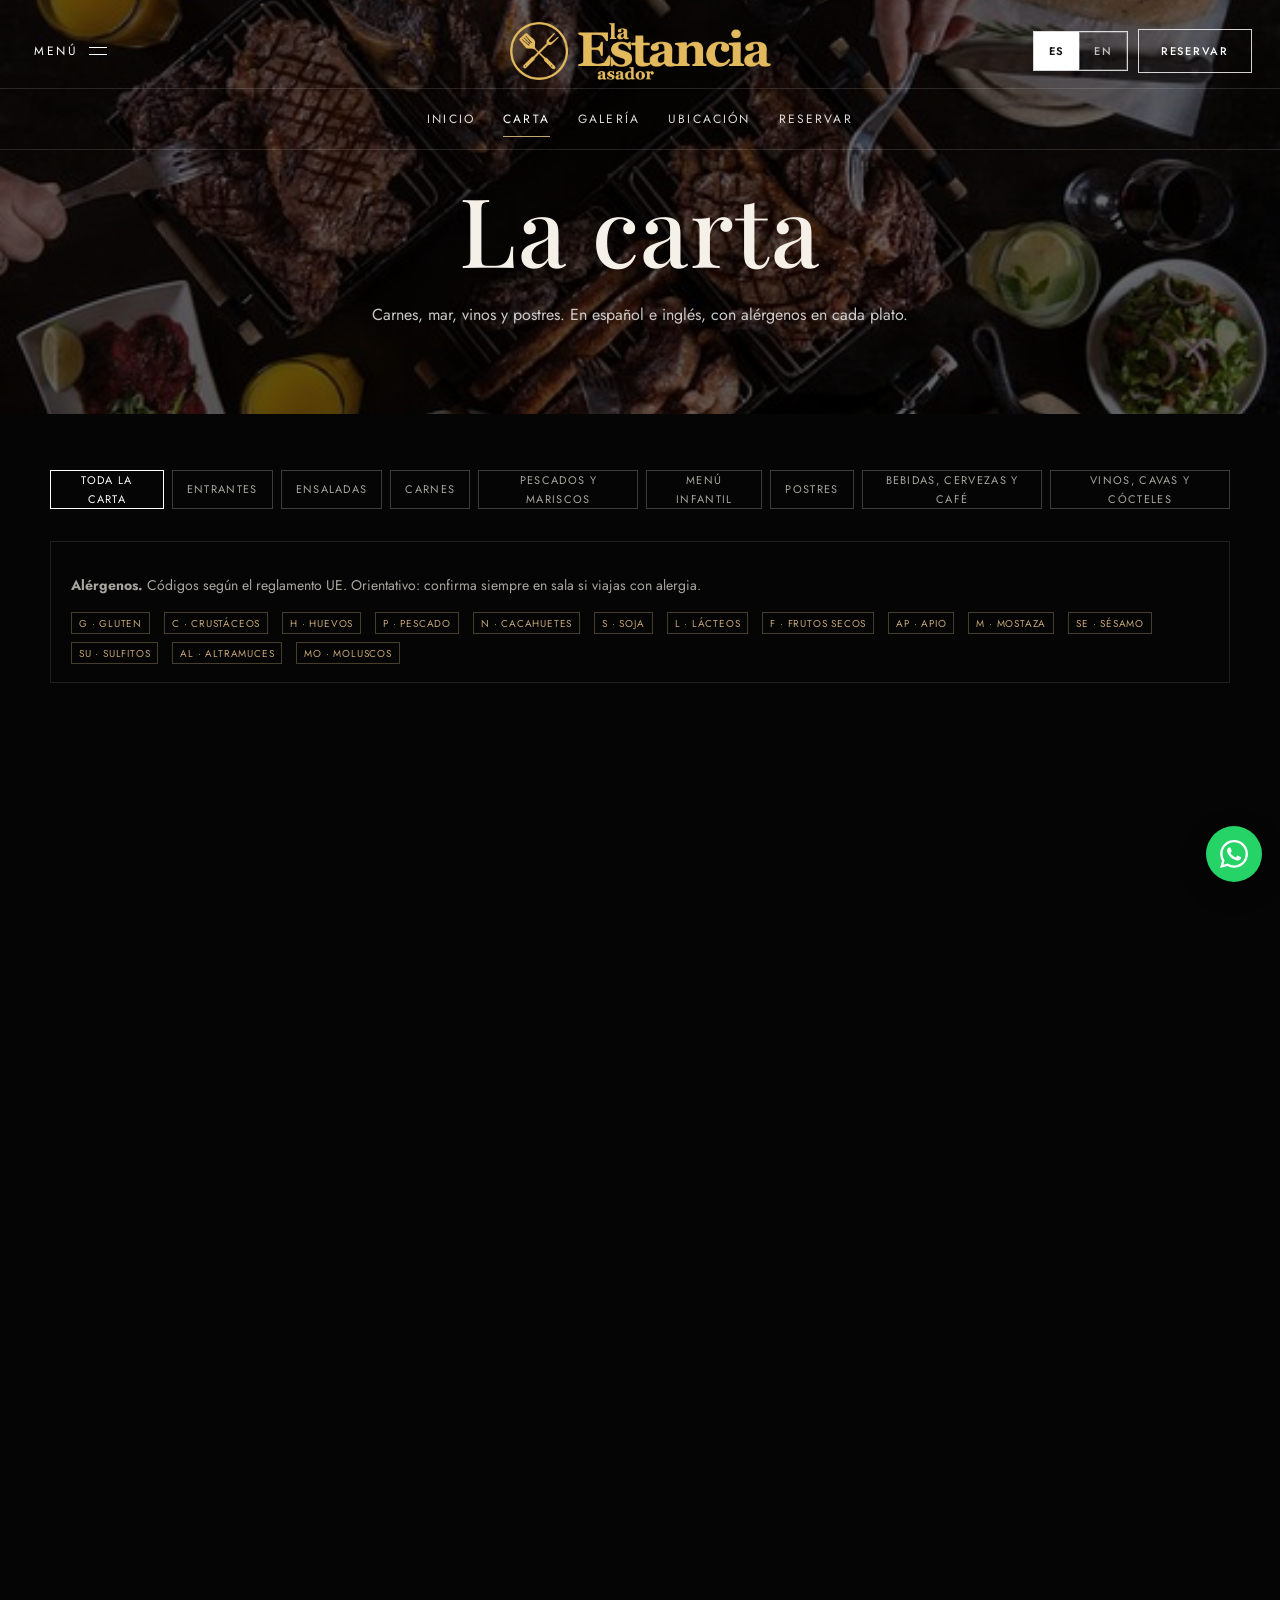
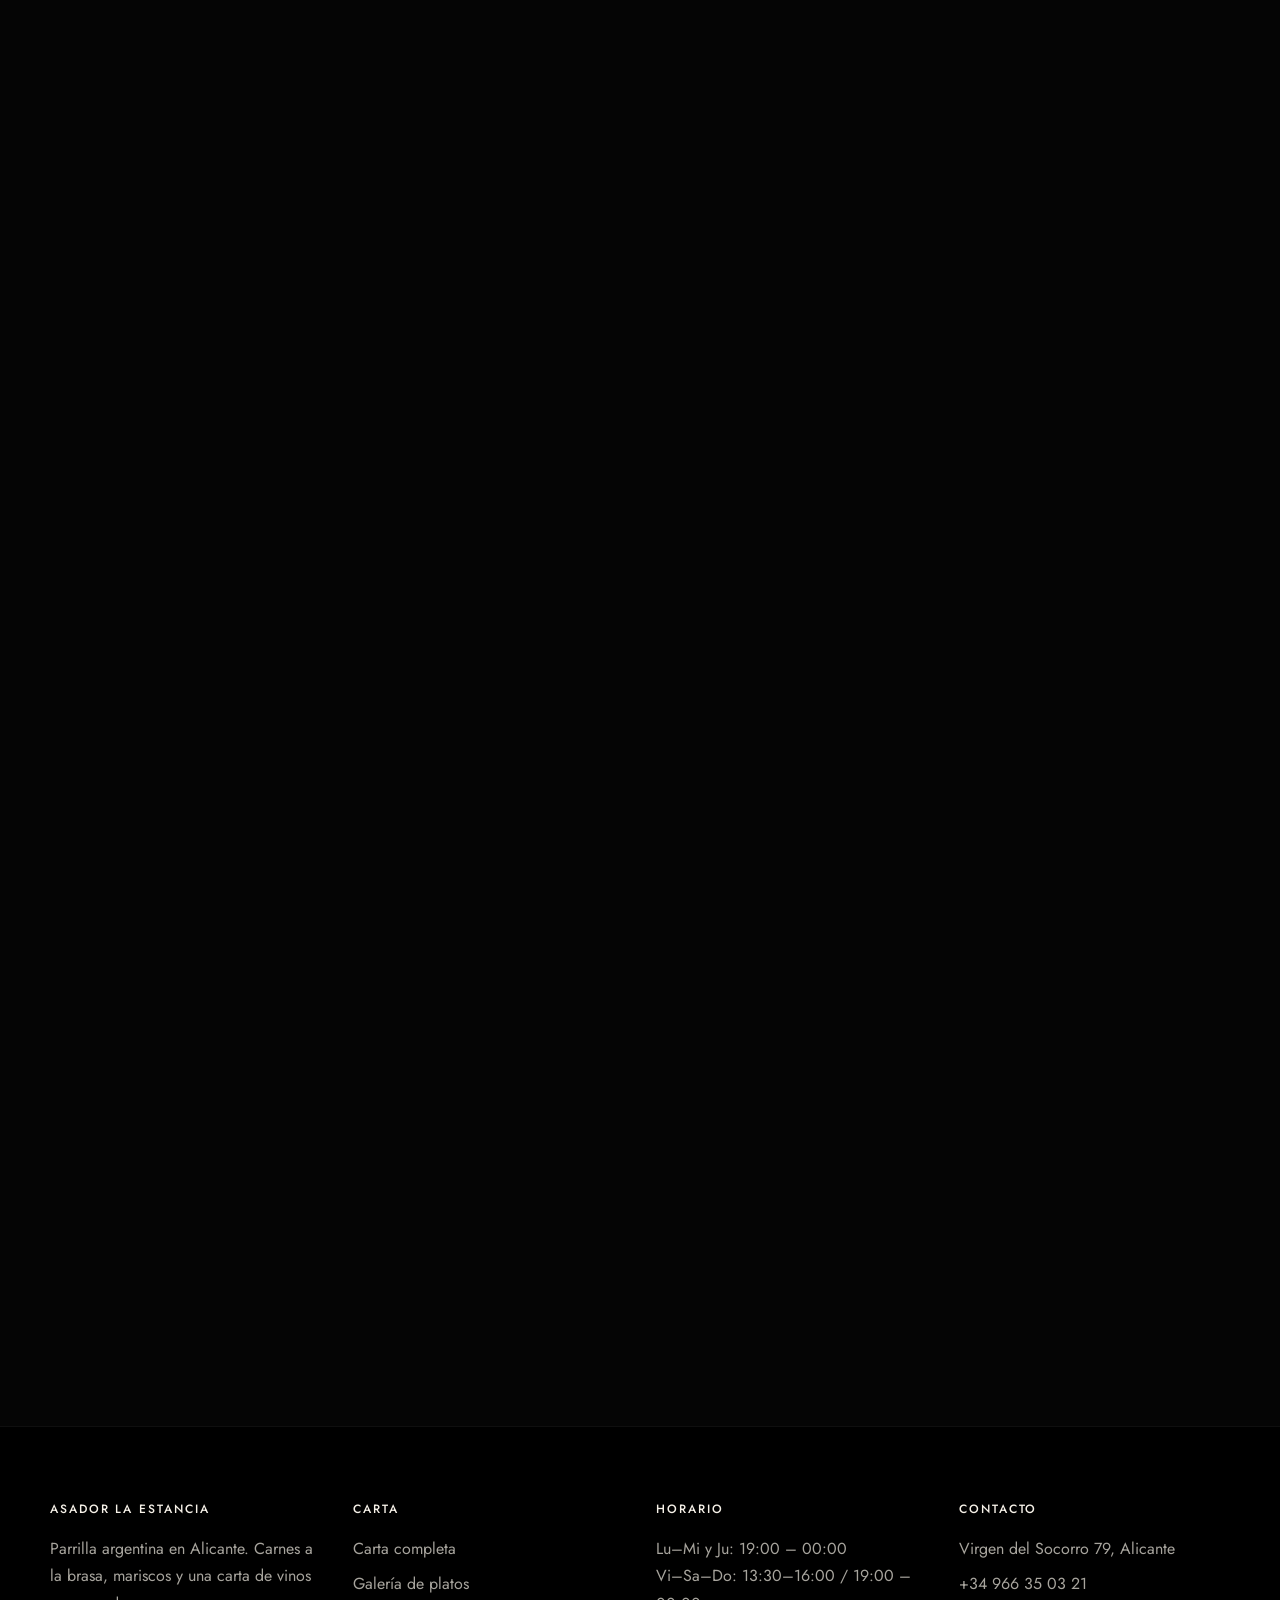
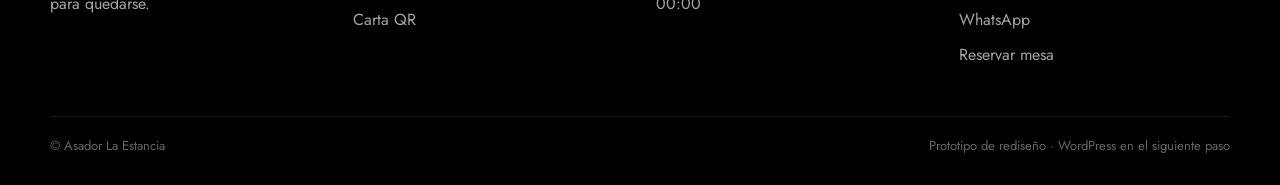
==== commit 5955f9df: "New changes" ====
--- a/carta.html
+++ b/carta.html
@@ -8,87 +8,39 @@
   <link rel="icon" href="assets/images/brand/icon.png">
   <link rel="preconnect" href="https://fonts.googleapis.com">
   <link rel="preconnect" href="https://fonts.gstatic.com" crossorigin>
-  <link href="https://fonts.googleapis.com/css2?family=Cormorant+Garamond:ital,wght@0,400;0,500;0,600;0,700;1,400;1,500&family=Outfit:wght@300;400;500;600&display=swap" rel="stylesheet">
+  <link href="https://fonts.googleapis.com/css2?family=Jost:wght@300;400;500;600&family=Playfair+Display:ital,wght@0,400;0,500;0,600;0,700;1,400;1,500;1,600&display=swap" rel="stylesheet">
   <link rel="stylesheet" href="css/style.css">
 </head>
-<body>
-  <div class="page-veil" data-veil></div>
+<body data-page="carta">
   <a class="skip" href="#contenido">Saltar al contenido</a>
-  <div class="topbar">
-    <span>Alicante</span>
-    <span>Virgen del Socorro 79</span>
-    <a href="tel:+34966350321">+34 966 35 03 21</a>
-  </div>
-  <header class="site-header">
-    <nav class="nav-grid" aria-label="Principal">
-      <a href="index.html">Inicio</a>
-      <a class="is-active" href="carta.html">Carta</a>
-      <a href="galeria.html">Galería</a>
-      <a class="nav-brand" href="index.html">
-        <img src="assets/images/brand/logo.png" alt="Asador La Estancia">
-      </a>
-      <a href="contacto.html">Contacto</a>
-      <a href="reservas.html">Reservar</a>
-    </nav>
-    <button class="nav-toggle" aria-label="Abrir menú" aria-expanded="false"><span></span></button>
-  </header>
+  <header class="site-header" data-header></header>
 
   <main id="contenido">
-    <div class="page-hero compact">
+    <section class="page-hero">
+      <img class="hero-bg" src="assets/images/feast.jpg" alt="Parrillada de La Estancia">
+      <div class="page-hero-content">
+        <h1 data-copy="h1">La carta</h1>
+        <p data-copy="lead">Carnes, mar, vinos y postres. En español e inglés, con alérgenos en cada plato.</p>
+      </div>
+    </section>
+
+    <section class="menu-page">
       <div class="container">
-        <h1 class="reveal-line"><span>Brasa, mar y copa.</span></h1>
-        <p class="lead fade-up">Una sola carta, en español e inglés. Cada plato indica sus alérgenos.</p>
-      </div>
-    </div>
-
-    <div class="menu-tabs">
-      <div class="container">
-        <div class="scroller" data-menu-tabs></div>
-      </div>
-    </div>
-
-    <div class="container allergen-legend fade-up">
-      <p><strong>Alérgenos.</strong> Códigos según el reglamento UE. Orientativo: confirma siempre en sala si viajas con alergia.</p>
-      <div class="allergen-legend-list" data-allergen-legend></div>
-    </div>
-
-    <div class="container" data-menu></div>
-
-    <section class="section">
-      <div class="container">
-        <a class="link-more" href="reservas.html">Reservar mesa</a>
+        <div class="menu-tools">
+          <div class="tabs" data-tabs></div>
+        </div>
+        <div class="legend">
+          <p data-copy="legend"><strong>Alérgenos.</strong> Códigos según el reglamento UE. Orientativo: confirma siempre en sala si viajas con alergia.</p>
+          <div class="legend-list" data-legend></div>
+        </div>
+        <div data-menu></div>
       </div>
     </section>
   </main>
 
-  <footer class="site-footer">
-    <div class="container footer-grid">
-      <div>
-        <div class="logo-text">Asador La Estancia<span>Parrilla argentina · Alicante</span></div>
-        <p>Virgen del Socorro 79, Alicante<br><a href="tel:+34966350321">+34 966 35 03 21</a></p>
-      </div>
-      <div>
-        <h3>Carta</h3>
-        <p><a href="carta.html">Carta</a><br><a href="galeria.html">Galería</a></p>
-      </div>
-      <div>
-        <h3>Visítanos</h3>
-        <p>Lu–Ju 19:00–00:00<br>Vi–Do 13:30–16:00 / 19:00–00:00</p>
-        <p><a href="reservas.html">Reservar mesa</a> · <a href="contacto.html">Contacto</a></p>
-      </div>
-    </div>
-    <div class="container copy">
-      <span>© Asador La Estancia</span>
-      <span>Prototipo de rediseño · WordPress en fase 3</span>
-    </div>
-  </footer>
-
-  <a class="wa" href="https://wa.me/34966350321" target="_blank" rel="noopener" aria-label="WhatsApp">
-    <svg viewBox="0 0 24 24" fill="currentColor" aria-hidden="true"><path d="M17.472 14.382c-.297-.149-1.758-.867-2.03-.967-.273-.099-.471-.148-.67.15-.197.297-.767.966-.94 1.164-.173.199-.347.223-.644.075-.297-.15-1.255-.463-2.39-1.475-.883-.788-1.48-1.761-1.653-2.059-.173-.297-.018-.458.13-.606.134-.133.298-.347.446-.52.149-.174.198-.298.298-.497.099-.198.05-.371-.025-.52-.075-.149-.669-1.612-.916-2.207-.242-.579-.487-.5-.669-.51-.173-.008-.371-.01-.57-.01-.198 0-.52.074-.792.372-.272.297-1.04 1.016-1.04 2.479 0 1.462 1.065 2.875 1.213 3.074.149.198 2.096 3.2 5.077 4.487.709.306 1.262.489 1.694.625.712.227 1.36.195 1.871.118.571-.085 1.758-.719 2.006-1.413.248-.694.248-1.289.173-1.413-.074-.124-.272-.198-.57-.347m-5.421 7.403h-.004a9.87 9.87 0 01-5.031-1.378l-.361-.214-3.741.982.998-3.648-.235-.374a9.86 9.86 0 01-1.51-5.26c.001-5.45 4.436-9.884 9.888-9.884 2.64 0 5.122 1.03 6.988 2.898a9.825 9.825 0 012.893 6.994c-.003 5.45-4.435 9.884-9.885 9.884m8.413-18.297A11.815 11.815 0 0012.05 0C5.495 0 .16 5.335.157 11.892c0 2.096.547 4.142 1.588 5.945L.057 24l6.305-1.654a11.882 11.882 0 005.683 1.448h.005c6.554 0 11.89-5.335 11.893-11.893a11.821 11.821 0 00-3.48-8.413z"/></svg>
-  </a>
+  <footer class="site-footer" data-footer></footer>
   <script src="js/menu.js"></script>
   <script src="js/allergens.js"></script>
-  <script src="js/main.js"></script>
-  <script src="js/motion.js"></script>
+  <script src="js/site.js"></script>
 </body>
 </html>
--- a/css/style.css
+++ b/css/style.css
@@ -1,1390 +1,1022 @@
 :root {
-  --bg: #080705;
-  --bg-2: #100e0b;
-  --bg-3: #18150f;
-  --gold: #e4b454;
-  --gold-deep: #c4922e;
-  --cream: #f0e6d4;
-  --cream-dim: #c9bda8;
-  --muted: #8f8574;
-  --ember: #b85a28;
-  --line: rgba(228, 180, 84, 0.22);
-  --line-soft: rgba(240, 230, 212, 0.1);
-  --serif: "Cormorant Garamond", "Times New Roman", serif;
-  --sans: "Outfit", "Segoe UI", sans-serif;
-  --ease: cubic-bezier(0.22, 1, 0.36, 1);
-  --header-h: 72px;
-  --topbar-h: 34px;
+  --bg: #050505;
+  --bg-soft: #0b0b0b;
+  --ink: #f6f1e8;
+  --muted: rgba(246, 241, 232, 0.68);
+  --dim: rgba(246, 241, 232, 0.42);
+  --gold: #c4a574;
+  --gold-soft: rgba(196, 165, 116, 0.85);
+  --line: rgba(255, 255, 255, 0.22);
+  --serif: "Playfair Display", "Times New Roman", serif;
+  --sans: "Jost", "Helvetica Neue", sans-serif;
+  --header-h: 148px;
 }
 
 *,
 *::before,
-*::after {
-  box-sizing: border-box;
-}
-
-html {
-  scroll-behavior: auto;
-}
-
-body {
+*::after { box-sizing: border-box; }
+
+html { scroll-behavior: smooth; }
+
+.reveal {
+  opacity: 0;
+  transform: translateY(40px);
+  transition: opacity 0.9s ease, transform 0.95s cubic-bezier(0.22, 1, 0.36, 1);
+}
+
+.reveal.is-in {
+  opacity: 1;
+  transform: none;
+}
+
+@media (prefers-reduced-motion: reduce) {
+  html { scroll-behavior: auto; }
+  .reveal {
+    opacity: 1;
+    transform: none;
+    transition: none;
+  }
+}
+
+html, body {
   margin: 0;
-  min-height: 100vh;
+  padding: 0;
+  background: var(--bg);
+  color: var(--ink);
   font-family: var(--sans);
   font-weight: 400;
   font-size: 16px;
-  line-height: 1.65;
-  color: var(--cream);
-  background: var(--bg);
-}
-
-body.is-intro {
-  overflow: hidden;
-}
-
-img {
-  max-width: 100%;
-  display: block;
-}
-
-a {
-  color: inherit;
-  text-decoration: none;
-}
-
-button,
-input,
-select,
-textarea {
-  font-family: inherit;
-}
+  line-height: 1.7;
+}
+
+img { max-width: 100%; display: block; }
+a { color: inherit; text-decoration: none; }
+button, input, select, textarea { font: inherit; color: inherit; }
+button { cursor: pointer; background: none; border: 0; }
 
 .skip {
   position: absolute;
   left: -999px;
   top: 0;
-  z-index: 200;
-  background: var(--gold);
-  color: var(--bg);
-  padding: 0.6rem 1rem;
 }
 
 .skip:focus {
-  left: 1rem;
-  top: 1rem;
+  left: 16px;
+  top: 16px;
+  z-index: 80;
+  background: #fff;
+  color: #111;
+  padding: 8px 12px;
 }
 
 .visually-hidden {
   position: absolute;
   width: 1px;
   height: 1px;
-  padding: 0;
-  margin: -1px;
   overflow: hidden;
-  clip: rect(0, 0, 0, 0);
-  border: 0;
+  clip: rect(0 0 0 0);
 }
 
 .container {
-  width: min(1180px, calc(100% - 2.4rem));
-  margin-inline: auto;
-}
-
-/* Opening + page veil */
-.intro {
+  width: min(1180px, calc(100% - 48px));
+  margin: 0 auto;
+}
+
+.narrow { width: min(760px, calc(100% - 48px)); }
+
+/* Header — PatioTime overlay */
+.site-header {
+  position: absolute;
+  inset: 0 0 auto;
+  z-index: 40;
+  color: #fff;
+}
+
+.site-header.is-solid {
   position: fixed;
-  inset: 0;
-  z-index: 120;
-  display: grid;
-  place-items: center;
-  background: #050403;
-  transition: transform 1.1s var(--ease), opacity 0.8s ease;
-}
-
-.intro img {
-  height: 72px;
-  width: auto;
-  opacity: 0;
-  transform: scale(0.92);
-  transition: opacity 0.8s var(--ease), transform 1.2s var(--ease);
-}
-
-.intro.is-ready img {
-  opacity: 1;
-  transform: none;
-}
-
-.intro.is-out {
-  transform: translateY(-100%);
-  pointer-events: none;
-}
-
-@keyframes introAway {
-  to {
-    transform: translateY(-100%);
-    pointer-events: none;
-  }
-}
-
-.intro {
-  animation: introAway 1.1s 2s var(--ease) forwards;
-}
-
-.page-veil {
-  position: fixed;
-  inset: 0;
-  z-index: 110;
-  background: var(--gold);
-  transform: translateY(100%);
-  pointer-events: none;
-}
-
-.page-veil.is-cover {
-  transform: none;
-  transition: transform 0.7s var(--ease);
-}
-
-.page-veil.is-leave {
-  transform: translateY(-100%);
-  transition: transform 0.8s var(--ease);
-}
-
-/* Top bar + LQP grid header */
-.topbar {
-  position: fixed;
-  inset: 0 0 auto;
-  z-index: 52;
-  height: var(--topbar-h);
-  display: flex;
+  background: rgba(5, 5, 5, 0.94);
+  backdrop-filter: blur(10px);
+  border-bottom: 1px solid rgba(255, 255, 255, 0.06);
+}
+
+.header-top {
+  display: grid;
+  grid-template-columns: 1fr auto 1fr;
   align-items: center;
-  justify-content: space-between;
-  padding: 0 1.2rem;
-  background: #050403;
-  border-bottom: 1px solid var(--line);
-  font-size: 0.68rem;
-  letter-spacing: 0.14em;
-  text-transform: uppercase;
-  color: var(--cream-dim);
-}
-
-.site-header {
-  position: fixed;
-  top: var(--topbar-h);
-  left: 0;
-  right: 0;
-  z-index: 51;
-  height: var(--header-h);
-  background: rgba(8, 7, 5, 0.72);
-  backdrop-filter: blur(10px);
-  border-bottom: 1px solid var(--line);
-}
-
-.nav-grid {
-  height: 100%;
-  display: grid;
-  grid-template-columns: 1fr 1fr 1fr 1.7fr 1fr 1fr;
-  align-items: stretch;
-}
-
-.nav-grid > a,
-.nav-grid > button {
-  display: grid;
-  place-items: center;
-  border: 0;
-  border-right: 1px solid var(--line);
-  background: transparent;
-  color: var(--cream);
-  font-size: 0.72rem;
-  letter-spacing: 0.12em;
-  text-transform: uppercase;
-  cursor: pointer;
-  transition: background 0.45s var(--ease), color 0.45s var(--ease);
-}
-
-.nav-grid > a:last-of-type {
-  border-right: 0;
-}
-
-.nav-grid > a:not(.nav-brand):hover,
-.nav-grid > a.is-active:not(.nav-brand) {
-  background: var(--gold);
-  color: #1a1408;
-}
-
-.nav-brand {
-  gap: 0.65rem;
-}
-
-.nav-brand img {
-  height: 42px;
-  width: auto;
-}
-
-.nav-brand span {
-  display: none;
-}
-
-.nav-toggle {
-  display: none;
-  position: absolute;
-  right: 0;
-  top: 0;
-  width: 72px;
-  height: 100%;
-  border: 0;
-  border-left: 1px solid var(--line);
-  background: transparent;
-  color: var(--cream);
-  cursor: pointer;
-}
-
-.nav-toggle span,
-.nav-toggle span::before,
-.nav-toggle span::after {
+  gap: 16px;
+  padding: 22px 28px 8px;
+}
+
+.menu-toggle {
+  justify-self: start;
+  display: inline-flex;
+  align-items: center;
+  gap: 10px;
+  letter-spacing: 0.22em;
+  font-size: 12px;
+  text-transform: uppercase;
+  color: #fff;
+}
+
+.menu-toggle-icon {
+  width: 18px;
+  height: 10px;
   display: block;
-  width: 18px;
-  height: 1.5px;
-  background: currentColor;
   position: relative;
-  margin: auto;
-}
-
-.nav-toggle span::before,
-.nav-toggle span::after {
+  flex: 0 0 18px;
+}
+
+.menu-toggle-icon::before,
+.menu-toggle-icon::after {
   content: "";
   position: absolute;
   left: 0;
-}
-
-.nav-toggle span::before { top: -6px; }
-.nav-toggle span::after { top: 6px; }
-
-/* Type */
-h1,
-h2,
-h3,
-.serif {
-  font-family: var(--serif);
-  font-weight: 500;
-  letter-spacing: -0.02em;
-  line-height: 1.05;
-}
-
-h1 { font-size: clamp(2.8rem, 7vw, 5.6rem); margin: 0 0 0.8rem; }
-h2 { font-size: clamp(2.1rem, 4.6vw, 3.8rem); margin: 0 0 0.75rem; }
-h3 { font-size: 1.7rem; margin: 0 0 0.4rem; }
-
-.lead {
-  max-width: 34rem;
-  color: var(--cream-dim);
-  font-weight: 300;
-}
-
-.link-more {
-  display: inline-flex;
-  align-items: center;
-  gap: 0.55rem;
-  margin-top: 1.4rem;
-  font-size: 0.78rem;
-  letter-spacing: 0.16em;
-  text-transform: uppercase;
-  color: var(--gold);
-}
-
-.link-more::after {
-  content: "→";
-  transition: transform 0.45s var(--ease);
-}
-
-.link-more:hover::after {
-  transform: translateX(6px);
-}
-
-.btn {
+  right: 0;
+  height: 1px;
+  background: #fff;
+}
+
+.menu-toggle-icon::before { top: 1px; }
+.menu-toggle-icon::after { bottom: 1px; }
+
+.brand {
+  display: grid;
+  justify-items: center;
+  gap: 4px;
+}
+
+.brand img,
+.brand-logo {
+  height: 58px;
+  width: auto;
+}
+
+.brand-logo-mark { display: none; }
+
+.brand small {
+  display: none;
+}
+
+.btn-ghost {
   display: inline-flex;
   align-items: center;
   justify-content: center;
-  border: 1px solid var(--gold);
+  min-height: 44px;
+  padding: 0 22px;
+  border: 1px solid rgba(255, 255, 255, 0.82);
+  color: #fff;
+  letter-spacing: 0.16em;
+  text-transform: uppercase;
+  font-size: 11px;
+  font-weight: 500;
+  transition: 0.25s ease;
+}
+
+.btn-ghost:hover {
+  background: #fff;
+  color: #111;
+}
+
+.header-actions {
+  justify-self: end;
+  display: flex;
+  align-items: center;
+  gap: 10px;
+}
+
+.header-lang {
+  display: inline-flex;
+  border: 1px solid rgba(255, 255, 255, 0.82);
+}
+
+.header-lang button {
+  min-height: 44px;
+  padding: 0 12px;
+  border: 0;
+  letter-spacing: 0.14em;
+  text-transform: uppercase;
+  font-size: 11px;
+  font-weight: 500;
+  color: rgba(255, 255, 255, 0.72);
+  -webkit-text-fill-color: rgba(255, 255, 255, 0.72);
+}
+
+.header-lang button.is-active,
+.lang-toggle.header-lang button.is-active {
+  color: #111 !important;
+  -webkit-text-fill-color: #111 !important;
+  background: #fff;
+  font-weight: 600;
+}
+
+.header-lang button + button {
+  border-left: 1px solid rgba(255, 255, 255, 0.35);
+}
+
+.header-nav {
+  display: flex;
+  justify-content: center;
+  gap: 28px;
+
+      border-style: solid;
+    border-width: 1px 0px 1px 0px;
+    border-color: #FFFFFF21;
+    padding: 20px 0px 20px 0px;
+}
+
+.header-nav a {
+  position: relative;
+  font-size: 12px;
+  letter-spacing: 0.18em;
+  text-transform: uppercase;
+  color: rgba(255, 255, 255, 0.86);
+}
+
+.header-nav a:hover { color: #fff; }
+
+.header-nav a.is-active {
+  color: #fff;
+}
+
+.header-nav a.is-active::after {
+  content: "";
+  position: absolute;
+  left: 0;
+  right: 0;
+  bottom: -8px;
+  height: 1px;
   background: var(--gold);
-  color: #1a1408;
-  padding: 0.85rem 1.4rem;
-  font-size: 0.74rem;
-  letter-spacing: 0.14em;
-  text-transform: uppercase;
-  cursor: pointer;
-  transition: background 0.35s var(--ease), color 0.35s var(--ease);
-}
-
-.btn:hover {
-  background: transparent;
+}
+
+.nav-drawer a.is-active {
   color: var(--gold);
 }
 
-.btn-ghost {
-  background: transparent;
-  color: var(--gold);
-}
-
-.btn-ghost:hover {
-  background: var(--gold);
-  color: #1a1408;
-}
-
-/* Hero: meat in front, manifesto scrolling behind */
-.hero-pin {
-  height: 230vh;
-  background: #080705;
-}
-
-.hero-sticky {
-  position: sticky;
-  top: calc(var(--topbar-h) + var(--header-h));
-  height: calc(130vh - var(--topbar-h) - var(--header-h));
+.nav-drawer {
+  position: fixed;
+  inset: 0;
+  background: rgba(5, 5, 5, 0.96);
+  z-index: 50;
+  display: none;
+  align-items: center;
+  justify-content: center;
+  text-align: center;
+}
+
+.nav-drawer.is-open { display: flex; }
+
+.nav-drawer nav {
+  display: grid;
+  gap: 18px;
+}
+
+.nav-drawer a {
+  font-family: var(--serif);
+  font-size: clamp(28px, 5vw, 42px);
+  font-style: italic;
+}
+
+.nav-drawer .close {
+  position: absolute;
+  top: 28px;
+  right: 32px;
+  letter-spacing: 0.18em;
+  text-transform: uppercase;
+  font-size: 12px;
+}
+
+/* Hero */
+.hero {
+  position: relative;
+  min-height: 100vh;
+  display: grid;
+  place-items: center;
+  text-align: center;
   overflow: hidden;
-  display: grid;
-  place-items: center;
-}
-
-.hero-copy {
+  background: #000;
+}
+
+.hero-slides {
   position: absolute;
   inset: 0;
-  z-index: 1;
-  display: flex;
-  flex-direction: column;
-  align-items: center;
-  justify-content: center;
-  gap: 0.12em;
-  padding: calc(50vh - var(--topbar-h) - var(--header-h) - 2.6rem) 6vw 0;
-  text-align: center;
-  will-change: transform;
-}
-
-.hero-line {
-  margin: 0;
-  max-width: 90vw;
-  font-family: var(--serif);
-  font-weight: 500;
-  font-size: 7vw;
-  line-height: 0.96;
-  color: var(--cream);
-  opacity: 0;
-  filter: blur(10px);
-}
-
-.hero-line:nth-child(even) {
-  font-style: italic;
-  color: var(--gold);
-}
-
-.hero-meat {
-  position: relative;
-  z-index: 2;
-  width: 80vw;
-  pointer-events: none;
-  will-change: transform;
-  transform: scale(0.78);
-}
-
-.hero-meat img {
-  width: 100%;
-  height: auto;
-  display: block;
-  mix-blend-mode: lighten;
-  mask-image: radial-gradient(ellipse 78% 82% at 50% 48%, #000 42%, transparent 78%);
-  -webkit-mask-image: radial-gradient(ellipse 78% 82% at 50% 48%, #000 42%, transparent 78%);
-}
-
-.hero-foot {
-  position: absolute;
-  z-index: 3;
-  left: 0;
-  right: 0;
-  bottom: 1.4rem;
-  display: flex;
-  justify-content: space-between;
-  padding: 0 1.4rem;
-  font-size: 0.72rem;
-  letter-spacing: 0.14em;
-  text-transform: uppercase;
-  color: var(--cream-dim);
-}
-
-/* Discover full-bleed */
-.discover {
-  position: relative;
-  display: grid;
-  min-height: 88vh;
-  overflow: hidden;
-  color: var(--cream);
-}
-
-.discover img {
+}
+
+.hero img.hero-bg,
+.page-hero img.hero-bg {
   position: absolute;
   inset: 0;
   width: 100%;
   height: 100%;
   object-fit: cover;
-  transform: scale(1.08);
-  transition: transform 1.6s var(--ease);
-  filter: brightness(0.55);
-}
-
-.discover:hover img {
-  transform: scale(1.16);
-}
-
-.discover-copy {
+  filter: brightness(0.42) saturate(0.92);
+}
+
+.hero-slides .hero-bg {
+  opacity: 0;
+  transform: scale(1);
+  transition: opacity 1.1s ease;
+}
+
+.hero-slides .hero-bg.is-active {
+  opacity: 1;
+  animation: hero-zoom 5s linear forwards;
+}
+
+@keyframes hero-zoom {
+  from { transform: scale(1.22); }
+  to { transform: scale(1); }
+}
+
+@media (prefers-reduced-motion: reduce) {
+  .hero-slides .hero-bg.is-active { animation: none; transform: scale(1); }
+}
+
+.hero-content,
+.page-hero-content {
   position: relative;
-  z-index: 1;
-  align-self: end;
-  padding: 0 8vw 8vh;
-  max-width: 36rem;
-}
-
-.discover-copy small {
-  display: block;
-  margin-bottom: 0.7rem;
-  font-size: 0.72rem;
-  letter-spacing: 0.2em;
-  text-transform: uppercase;
-  color: var(--gold);
-}
-
-/* Clock pin */
-.clock-pin {
-  height: 220vh;
+  z-index: 2;
+  width: min(980px, calc(100% - 32px));
+  padding: 170px 0 72px;
+}
+
+.hero-welcome {
+  margin: 0 0 10px;
+  font-family: var(--serif);
+  font-style: italic;
+  font-weight: 400;
+  font-size: clamp(20px, 3vw, 32px);
+  letter-spacing: 0.04em;
+  color: rgba(246, 241, 232, 0.82);
+}
+
+.hero h1,
+.page-hero h1 {
+  margin: 0 0 28px;
+  font-family: var(--serif);
+  font-weight: 500;
+  font-size: clamp(48px, 8vw, 96px);
+  line-height: 0.92;
+  letter-spacing: 0.02em;
+}
+
+.hero-actions {
+  display: flex;
+  flex-wrap: wrap;
+  justify-content: center;
+  gap: 12px;
+}
+
+.hero-note {
+  display: flex;
+  align-items: center;
+  justify-content: center;
+  gap: 18px;
+  margin: 42px 0 0;
+  letter-spacing: 0.16em;
+  text-transform: uppercase;
+  font-size: 11px;
+  color: rgba(255, 255, 255, 0.78);
+}
+
+.hero-note::before,
+.hero-note::after {
+  content: "";
+  width: 72px;
+  height: 1px;
+  background: rgba(255, 255, 255, 0.35);
+}
+
+.page-hero {
+  position: relative;
+  min-height: 46vh;
+  display: grid;
+  place-items: center;
+  text-align: center;
+  overflow: hidden;
+  background: #000;
+}
+
+.page-hero p {
+  margin: 0;
+  color: rgba(255, 255, 255, 0.78);
+}
+
+/* Intro */
+.intro {
+  padding: 110px 0 80px;
+  text-align: center;
   background: var(--bg);
 }
 
-.clock-sticky {
-  position: sticky;
-  top: 0;
-  height: 100vh;
-  display: grid;
-  place-items: center;
-  text-align: center;
-  padding: 6rem 1.2rem 2rem;
-}
-
-.clock-face {
-  position: relative;
-  width: min(240px, 56vw);
-  aspect-ratio: 1;
+.gold-icon {
+  width: 54px;
+  height: 54px;
+  margin: 0 auto 28px;
   border: 1px solid var(--gold);
   border-radius: 50%;
-  margin-bottom: 1.6rem;
-}
-
-.clock-face::after {
+  display: grid;
+  place-items: center;
+  color: var(--gold);
+}
+
+.gold-icon svg { width: 22px; height: 22px; }
+
+.intro h2,
+.quote-block h2,
+.cta-band h2 {
+  margin: 0 auto 22px;
+  max-width: 820px;
+  font-family: var(--serif);
+  font-style: italic;
+  font-weight: 500;
+  font-size: clamp(26px, 3.4vw, 40px);
+  line-height: 1.28;
+}
+
+.intro p,
+.quote-block p {
+  margin: 0 auto;
+  max-width: 680px;
+  color: var(--muted);
+}
+
+/* Image strip */
+.strip {
+  display: grid;
+  grid-template-columns: repeat(4, 1fr);
+  gap: 8px;
+  padding: 0 8px;
+}
+
+.strip img {
+  width: 100%;
+  height: 220px;
+  object-fit: cover;
+}
+
+/* Featured menus */
+.featured {
+  padding: 92px 0 40px;
+  background: var(--bg);
+}
+
+.section-kicker {
+  margin: 0 0 10px;
+  text-align: center;
+  letter-spacing: 0.22em;
+  text-transform: uppercase;
+  font-size: 12px;
+  color: var(--gold);
+}
+
+.section-title {
+  margin: 0 0 48px;
+  text-align: center;
+  font-family: var(--serif);
+  font-weight: 500;
+  font-size: clamp(34px, 5vw, 56px);
+  color: var(--gold-soft);
+}
+
+.menu-split {
+  display: grid;
+  grid-template-columns: 1fr 1fr;
+  gap: 72px;
+}
+
+.menu-col h3 {
+  margin: 0 0 28px;
+  text-align: center;
+  letter-spacing: 0.2em;
+  text-transform: uppercase;
+  font-size: 13px;
+  font-weight: 500;
+  color: var(--gold);
+}
+
+.menu-col h3::after {
   content: "";
+  display: block;
+  width: 56px;
+  height: 1px;
+  margin: 12px auto 0;
+  background: var(--gold);
+}
+
+.menu-item {
+  margin: 0 0 26px;
+}
+
+.menu-item header {
+  display: flex;
+  justify-content: space-between;
+  gap: 16px;
+  align-items: baseline;
+}
+
+.menu-item h4,
+.menu-item .name {
+  margin: 0;
+  font-family: var(--serif);
+  font-size: 20px;
+  font-weight: 500;
+  letter-spacing: 0.04em;
+  text-transform: uppercase;
+}
+
+.menu-item .price {
+  color: var(--gold);
+  font-family: var(--serif);
+  font-size: 18px;
+  white-space: nowrap;
+}
+
+.menu-item p,
+.menu-item .desc {
+  margin: 6px 0 0;
+  color: var(--muted);
+  font-size: 14.5px;
+}
+
+.menu-item .en {
+  color: var(--dim);
+  font-size: 13px;
+}
+
+.allergens {
+  display: flex;
+  flex-wrap: wrap;
+  gap: 6px;
+  margin-top: 8px;
+}
+
+.chip {
+  display: inline-flex;
+  align-items: center;
+  min-height: 22px;
+  padding: 0 7px;
+  border: 1px solid rgba(196, 165, 116, 0.35);
+  color: var(--gold);
+  font-size: 10px;
+  letter-spacing: 0.08em;
+  text-transform: uppercase;
+}
+
+/* CTA band */
+.cta-band {
+  position: relative;
+  min-height: 520px;
+  margin-top: 40px;
+  display: grid;
+  place-items: center;
+  text-align: center;
+  overflow: hidden;
+}
+
+.cta-band img {
   position: absolute;
-  inset: 47%;
-  background: var(--gold);
-  border-radius: 50%;
-}
-
-.hand {
-  position: absolute;
-  left: 50%;
-  bottom: 50%;
-  width: 2px;
-  background: var(--gold);
-  transform-origin: bottom center;
-  border-radius: 2px;
-}
-
-.hand.hour {
-  height: 28%;
-  margin-left: -1px;
-}
-
-.hand.minute {
-  height: 38%;
-  margin-left: -1px;
-  background: var(--cream);
-}
-
-.clock-time {
-  margin: 0 0 0.4rem;
-  font-family: var(--serif);
-  font-size: clamp(3rem, 8vw, 6rem);
-  line-height: 0.9;
-  color: var(--gold);
-}
-
-.clock-copy {
-  margin: 0;
-  color: var(--cream-dim);
-}
-
-.clock-hours {
-  margin-top: 1.6rem;
-  font-size: 0.78rem;
-  letter-spacing: 0.12em;
-  text-transform: uppercase;
-  color: var(--muted);
-}
-
-/* Horizontal stories */
-.hscroll {
-  height: 280vh;
-  background: var(--bg-2);
-}
-
-.hscroll-sticky {
-  position: sticky;
-  top: calc(var(--topbar-h) + var(--header-h));
-  height: calc(100vh - var(--topbar-h) - var(--header-h));
-  overflow: hidden;
-}
-
-.hscroll-track {
-  display: flex;
-  height: 100%;
-  will-change: transform;
-}
-
-.story-card {
-  flex: 0 0 72vw;
-  max-width: 860px;
-  display: grid;
-  grid-template-rows: 1.2fr 0.8fr;
-  border-right: 1px solid var(--line);
-  background: var(--bg);
-}
-
-.story-card img {
+  inset: 0;
   width: 100%;
   height: 100%;
   object-fit: cover;
-}
-
-.story-card div {
-  padding: 1.6rem 1.8rem;
-}
-
-.story-card small {
+  filter: brightness(0.32);
+}
+
+.cta-band .inner { position: relative; z-index: 1; padding: 80px 24px; }
+
+.cta-band p {
+  margin: 0 0 28px;
+  color: rgba(255, 255, 255, 0.78);
+}
+
+/* Feature mosaic */
+.book-bar {
+  background: #000;
+  text-align: center;
+  padding: 28px 16px 8px;
+}
+
+.mosaic {
+  display: grid;
+  grid-template-columns: 1.1fr 1.35fr 1fr 1fr;
+  grid-template-rows: 240px 240px;
+  gap: 8px;
+  padding: 8px;
+}
+
+.tile {
+  position: relative;
+  overflow: hidden;
+  background: #000;
+  display: grid;
+  place-items: end start;
+  min-height: 220px;
+}
+
+.tile img {
+  position: absolute;
+  inset: 0;
+  width: 100%;
+  height: 100%;
+  object-fit: cover;
+  transition: transform 0.6s ease;
+}
+
+.tile:hover img { transform: scale(1.06); }
+
+.tile.tall { grid-row: 1 / span 2; }
+
+.tile.dark {
+  place-items: center;
+  text-align: center;
+  padding: 28px;
+}
+
+.tile .copy {
+  position: relative;
+  z-index: 1;
+  padding: 24px;
+}
+
+.tile.photo .copy {
+  background: linear-gradient(transparent, rgba(0, 0, 0, 0.72));
+  width: 100%;
+}
+
+.tile small {
+  display: block;
+  margin-bottom: 8px;
+  letter-spacing: 0.2em;
+  text-transform: uppercase;
+  font-size: 11px;
   color: var(--gold);
+}
+
+.tile h3 {
+  margin: 0 0 10px;
+  font-family: var(--serif);
+  font-weight: 500;
+  font-size: clamp(26px, 3vw, 36px);
+}
+
+.tile .more {
   letter-spacing: 0.16em;
   text-transform: uppercase;
-  font-size: 0.7rem;
-}
-
-/* Masked type */
-.mask-type {
-  min-height: 70vh;
+  font-size: 11px;
+  border-bottom: 1px solid rgba(255, 255, 255, 0.45);
+  padding-bottom: 3px;
+}
+
+/* Awards */
+.awards {
+  padding: 96px 0;
+  background: var(--bg);
+}
+
+.award-grid {
+  display: grid;
+  grid-template-columns: repeat(4, 1fr);
+  gap: 18px;
+}
+
+.award-card {
+  border: 1px solid var(--line);
+  min-height: 210px;
+  padding: 28px 20px;
+  text-align: center;
+  display: grid;
+  align-content: center;
+  justify-items: center;
+  gap: 10px;
+}
+
+.award-card img {
+  height: 72px;
+  width: auto;
+  object-fit: contain;
+}
+
+.award-mark {
+  width: 72px;
+  height: 72px;
+  border: 1px solid var(--gold);
+  border-radius: 50%;
   display: grid;
   place-items: center;
-  background: var(--bg);
-  padding: 4rem 1rem;
-}
-
-.mask-type p {
+  color: var(--gold);
+  letter-spacing: 0.08em;
+  text-transform: uppercase;
+  font-size: 11px;
+}
+
+.award-card strong {
+  font-family: var(--serif);
+  font-size: 20px;
+  font-weight: 500;
+}
+
+.award-card span { color: var(--muted); font-size: 14px; }
+
+/* Quote */
+.quote-block {
+  padding: 90px 24px;
+  text-align: center;
+  background: #000;
+}
+
+.quote-block cite {
+  display: block;
+  margin-top: 18px;
+  letter-spacing: 0.2em;
+  text-transform: uppercase;
+  font-size: 12px;
+  font-style: normal;
+  color: var(--gold);
+}
+
+/* Gallery page */
+.gallery-grid {
+  display: grid;
+  grid-template-columns: repeat(3, 1fr);
+  gap: 8px;
+  padding: 8px;
+}
+
+.gallery-grid a,
+.gallery-grid figure {
   margin: 0;
-  font-family: var(--serif);
-  font-weight: 600;
-  font-size: clamp(3.4rem, 14vw, 11rem);
-  line-height: 0.86;
-  text-align: center;
-  color: transparent;
-  background: url("../assets/images/gallery/ember.jpg") center/cover;
-  -webkit-background-clip: text;
-  background-clip: text;
-}
-
-/* Ingredients */
-.ingredients {
-  padding: 7rem 0;
-  text-align: center;
-  background: var(--bg);
-}
-
-.ingredients ul {
-  list-style: none;
-  margin: 2rem 0 0;
-  padding: 0;
+  overflow: hidden;
+}
+
+.gallery-grid img {
+  width: 100%;
+  height: 320px;
+  object-fit: cover;
+  transition: transform 0.5s ease;
+}
+
+.gallery-grid a:hover img { transform: scale(1.05); }
+
+.gallery-grid .wide { grid-column: span 2; }
+.gallery-grid .wide img { height: 420px; }
+
+/* Menu page */
+.menu-page { padding: 56px 0 100px; }
+
+.menu-tools {
+  display: flex;
+  justify-content: space-between;
+  gap: 16px;
+  align-items: center;
+  flex-wrap: wrap;
+  margin-bottom: 28px;
+}
+
+.tabs {
+  display: flex;
+  gap: 8px;
+  overflow: auto;
+  padding-bottom: 4px;
+}
+
+.tabs button,
+.lang-toggle button {
+  border: 1px solid var(--line);
+  min-height: 38px;
+  padding: 0 14px;
+  letter-spacing: 0.12em;
+  text-transform: uppercase;
+  font-size: 11px;
+  color: var(--muted);
+}
+
+.tabs button.is-active,
+.lang-toggle:not(.header-lang) button.is-active {
+  border-color: #fff;
+  color: #fff;
+}
+
+.legend {
+  margin: 0 0 40px;
+  padding: 18px 20px;
+  border: 1px solid rgba(255, 255, 255, 0.1);
+  color: var(--muted);
+  font-size: 14px;
+}
+
+.legend-list {
   display: flex;
   flex-wrap: wrap;
-  justify-content: center;
-  gap: 1.2rem 2.4rem;
-}
-
-.ingredients li {
-  font-family: var(--serif);
-  font-size: clamp(2rem, 5vw, 3.4rem);
-  font-style: italic;
-  opacity: 0.28;
-  transition: opacity 0.8s var(--ease), color 0.8s var(--ease);
-}
-
-.ingredients li.is-on {
-  opacity: 1;
+  gap: 8px 14px;
+  margin-top: 10px;
+}
+
+.menu-section { margin: 0 0 64px; }
+
+.menu-section h2 {
+  margin: 0 0 28px;
+  text-align: center;
+  letter-spacing: 0.2em;
+  text-transform: uppercase;
+  font-size: 14px;
   color: var(--gold);
-}
-
-/* Editorial split */
-.section {
-  padding: 6.5rem 0;
-}
-
+  font-weight: 500;
+}
+
+.menu-section h2::after {
+  content: "";
+  display: block;
+  width: 56px;
+  height: 1px;
+  margin: 12px auto 0;
+  background: var(--gold);
+}
+
+.menu-grid {
+  display: grid;
+  grid-template-columns: 1fr 1fr;
+  gap: 8px 56px;
+}
+
+.menu-section h3 {
+  grid-column: 1 / -1;
+  margin: 18px 0 8px;
+  font-family: var(--serif);
+  font-size: 22px;
+  font-weight: 500;
+}
+
+/* Contact / booking */
 .split {
   display: grid;
-  grid-template-columns: 1.05fr 0.95fr;
-  gap: 4.5rem;
-  align-items: center;
-}
-
-.split.reverse {
-  direction: rtl;
-}
-
-.split.reverse > * {
-  direction: ltr;
-}
-
-.frame {
-  overflow: hidden;
-  min-height: min(620px, 70vh);
-}
-
-.frame img {
+  grid-template-columns: 0.9fr 1.1fr;
+  min-height: 560px;
+}
+
+.split-copy {
+  padding: 72px 48px;
+  background: var(--bg-soft);
+}
+
+.split-copy h2 {
+  margin: 0 0 16px;
+  font-family: var(--serif);
+  font-size: 40px;
+  font-weight: 500;
+}
+
+.split-copy p { color: var(--muted); }
+
+.hours {
+  display: grid;
+  gap: 14px;
+  margin: 28px 0;
+}
+
+.hours div {
+  display: flex;
+  justify-content: space-between;
+  gap: 16px;
+  border-bottom: 1px solid rgba(255, 255, 255, 0.08);
+  padding-bottom: 10px;
+}
+
+.map-wrap,
+.booking-slot {
+  min-height: 560px;
+  background: #111;
+}
+
+.map-wrap iframe {
   width: 100%;
   height: 100%;
-  min-height: min(620px, 70vh);
-  object-fit: cover;
-  transform: scale(1.08);
-}
-
-/* Dish rail */
-.rail-wrap {
-  padding: 5.5rem 0 4rem;
-  background: var(--bg-2);
-}
-
-.rail {
-  display: flex;
-  gap: 1.4rem;
-  overflow-x: auto;
-  padding: 0 6vw 1rem;
-  scroll-snap-type: x mandatory;
-  scrollbar-width: none;
-}
-
-.rail::-webkit-scrollbar { display: none; }
-
-.dish-card {
-  flex: 0 0 min(360px, 78vw);
-  scroll-snap-align: start;
-}
-
-.dish-card img {
-  width: 100%;
-  height: 280px;
-  object-fit: cover;
-  transition: transform 1.1s var(--ease);
-}
-
-.dish-card:hover img {
-  transform: scale(1.06);
-}
-
-.dish-card .body {
-  padding: 1rem 0 0;
-}
-
-.dish-card .price {
-  font-family: var(--serif);
+  min-height: 560px;
+  border: 0;
+  filter: grayscale(1) contrast(1.05);
+}
+
+.booking-slot {
+  display: grid;
+  place-items: center;
+  padding: 40px 24px;
+  text-align: center;
+  background:
+    linear-gradient(rgba(0, 0, 0, 0.55), rgba(0, 0, 0, 0.55)),
+    url("../assets/images/gallery/dining.jpg") center/cover;
+}
+
+.booking-box {
+  width: min(520px, 100%);
+  padding: 36px 28px;
+  background: rgba(8, 8, 8, 0.88);
+  border: 1px solid var(--line);
+}
+
+.booking-box h3 {
+  margin: 0 0 12px;
+  font-family: var(--serif);
+  font-size: 32px;
+  font-weight: 500;
+}
+
+.notice {
+  margin: 0 0 22px;
   color: var(--gold);
-  font-size: 1.35rem;
-}
-
-.badge {
-  display: inline-block;
-  font-size: 0.68rem;
-  letter-spacing: 0.12em;
-  text-transform: uppercase;
-  color: var(--gold);
-  margin-bottom: 0.25rem;
-}
-
-/* Awards */
-.awards-section {
-  padding: 4.5rem 0 3.4rem;
-  background: var(--bg);
-  border-top: 1px solid var(--line);
-}
-
-.awards-marquee {
-  overflow: hidden;
-  margin-top: 2rem;
-  mask-image: linear-gradient(90deg, transparent, #000 6%, #000 94%, transparent);
-}
-
-.awards-marquee-track {
-  display: flex;
-  gap: 1rem;
-  width: max-content;
-  animation: awards-marquee 38s linear infinite;
-}
-
-.awards-marquee:hover .awards-marquee-track {
-  animation-play-state: paused;
-}
-
-@keyframes awards-marquee {
-  to { transform: translateX(-50%); }
-}
-
-.award-card {
-  flex: 0 0 230px;
-  border: 1px solid var(--line);
-  background: var(--bg-2);
-  padding: 1rem;
-}
-
-.award-logo {
-  height: 110px;
-  display: grid;
-  place-items: center;
-  margin-bottom: 0.8rem;
-  background: #fff;
-}
-
-.award-logo img {
-  max-height: 88px;
-  max-width: 100%;
-  object-fit: contain;
-}
-
-.award-logo-slot {
-  background: repeating-linear-gradient(-45deg, #1a1712, #1a1712 8px, #221e18 8px, #221e18 16px);
-  color: var(--gold);
-  font-size: 0.72rem;
-  letter-spacing: 0.1em;
-  text-transform: uppercase;
-}
-
-.award-card strong {
-  display: block;
-  font-family: var(--serif);
-  font-size: 1.2rem;
-}
-
-.award-card span {
-  color: var(--muted);
-  font-size: 0.84rem;
-}
-
-/* Map */
-.map-block {
-  display: grid;
-  grid-template-columns: 0.75fr 1.25fr;
-  min-height: 440px;
-  border-top: 1px solid var(--line);
-}
-
-.map-copy {
-  padding: 3rem 8%;
-  background: var(--bg-2);
-  display: flex;
-  flex-direction: column;
-  justify-content: center;
-}
-
-.map-wrap,
-.map-block .map-wrap {
-  min-height: 440px;
-  border: 0;
-}
-
-.map-wrap iframe,
-.map-block iframe {
-  width: 100%;
-  height: 100%;
-  min-height: 440px;
-  border: 0;
-  filter: grayscale(0.55) contrast(1.08) brightness(0.82);
-}
+  font-size: 14px;
+}
+
+.actions { display: flex; flex-wrap: wrap; gap: 10px; justify-content: center; }
 
 /* Footer */
 .site-footer {
-  background: #050403;
-  border-top: 1px solid var(--line);
-  padding: 3.2rem 0 1.3rem;
+  background: #000;
+  padding: 72px 0 0;
+  border-top: 1px solid rgba(255, 255, 255, 0.06);
 }
 
 .footer-grid {
   display: grid;
-  grid-template-columns: 1.3fr 1fr 1fr;
-  gap: 2rem;
-  margin-bottom: 2rem;
-}
-
-.logo-text {
-  font-family: var(--serif);
-  font-size: 1.7rem;
-  line-height: 1;
-}
-
-.logo-text span {
-  display: block;
-  margin-top: 0.35rem;
-  font-family: var(--sans);
-  font-size: 0.68rem;
+  grid-template-columns: repeat(4, 1fr);
+  gap: 32px;
+  padding-bottom: 48px;
+}
+
+.site-footer h3 {
+  margin: 0 0 16px;
   letter-spacing: 0.16em;
   text-transform: uppercase;
-  color: var(--gold);
-}
-
-.site-footer a:hover { color: var(--gold); }
-
-.copy {
-  border-top: 1px solid var(--line-soft);
-  padding-top: 1rem;
-  color: var(--muted);
-  font-size: 0.78rem;
+  font-size: 12px;
+  font-weight: 500;
+}
+
+.site-footer p,
+.site-footer a { color: var(--muted); }
+.site-footer a:hover { color: #fff; }
+.site-footer .stack { display: grid; gap: 8px; }
+
+.footer-copy {
   display: flex;
   justify-content: space-between;
-  gap: 1rem;
+  gap: 16px;
   flex-wrap: wrap;
+  padding: 18px 0 28px;
+  border-top: 1px solid rgba(255, 255, 255, 0.08);
+  color: var(--dim);
+  font-size: 13px;
 }
 
 .wa {
   position: fixed;
-  right: 1.1rem;
-  bottom: 1.1rem;
-  z-index: 40;
-  width: 52px;
-  height: 52px;
+  right: 18px;
+  bottom: 18px;
+  z-index: 30;
+  width: 56px;
+  height: 56px;
   border-radius: 50%;
   background: #25d366;
   color: #fff;
   display: grid;
   place-items: center;
-}
-
-.wa svg { width: 26px; height: 26px; }
-
-/* Inner pages */
-.page-hero {
-  padding: calc(var(--topbar-h) + var(--header-h) + 4.5rem) 0 2.6rem;
-  background: var(--bg);
-}
-
-.page-hero.compact { padding-bottom: 1.6rem; }
-
-.page-hero h1 {
-  max-width: 14ch;
-}
-
-/* Menu */
-.menu-tabs {
-  position: sticky;
-  top: calc(var(--topbar-h) + var(--header-h));
-  z-index: 20;
-  background: rgba(8, 7, 5, 0.94);
-  backdrop-filter: blur(12px);
-  border-block: 1px solid var(--line);
-  padding: 0.7rem 0;
-}
-
-.menu-tabs .scroller {
-  display: flex;
-  gap: 0;
-  overflow-x: auto;
-  scrollbar-width: none;
-}
-
-.menu-tabs .scroller::-webkit-scrollbar { display: none; }
-
-.chip {
-  border: 0;
-  border-right: 1px solid var(--line);
-  background: transparent;
-  color: var(--cream-dim);
-  padding: 0.55rem 1rem;
-  letter-spacing: 0.12em;
-  text-transform: uppercase;
-  font-size: 0.68rem;
-  cursor: pointer;
-  white-space: nowrap;
-}
-
-.chip.is-active,
-.chip:hover {
-  background: var(--gold);
-  color: #1a1408;
-}
-
-.menu-section {
-  padding: 3rem 0 0.6rem;
-  scroll-margin-top: 170px;
-}
-
-.menu-section h2 {
-  display: flex;
-  align-items: baseline;
-  justify-content: space-between;
-  gap: 1rem;
-  border-bottom: 1px solid var(--line);
-  padding-bottom: 0.6rem;
-}
-
-.menu-section h2 small,
-.menu-group h3 small {
-  font-family: var(--sans);
-  font-size: 0.7rem;
-  letter-spacing: 0.16em;
-  text-transform: uppercase;
-  color: var(--gold);
-}
-
-.menu-group { margin: 1.6rem 0 0.4rem; }
-
-.menu-group h3 {
-  color: var(--cream);
-  font-size: 1.45rem;
-}
-
-.menu-item {
-  display: grid;
-  grid-template-columns: 1fr auto;
-  gap: 0.4rem 1.2rem;
-  padding: 1.05rem 0;
-  border-bottom: 1px solid var(--line-soft);
-}
-
-.menu-item .es {
-  font-family: var(--serif);
-  font-size: 1.28rem;
-}
-
-.menu-item .en {
-  color: var(--muted);
-  font-size: 0.86rem;
-}
-
-.menu-item .note {
-  color: var(--cream-dim);
-  font-size: 0.86rem;
-  grid-column: 1;
-}
-
-.menu-item .price {
-  font-family: var(--serif);
-  color: var(--gold);
-  font-size: 1.2rem;
-  white-space: nowrap;
-}
-
-.allergens {
-  display: flex;
-  flex-wrap: wrap;
-  gap: 0.3rem;
-  margin-top: 0.5rem;
-}
-
-.allergen {
-  display: inline-flex;
-  align-items: center;
-  gap: 0.3rem;
-  border: 1px solid var(--line);
-  color: var(--cream-dim);
-  font-size: 0.66rem;
-  padding: 0.12rem 0.4rem;
-}
-
-.allergen span {
-  color: var(--muted);
-  text-transform: none;
-}
-
-.allergen-empty { border-style: dashed; }
-
-.allergen-legend {
-  margin: 1.4rem auto 0;
-  padding: 1rem 0 0.2rem;
-}
-
-.allergen-legend p { color: var(--cream-dim); font-size: 0.9rem; }
-
-.allergen-legend-list {
-  display: flex;
-  flex-wrap: wrap;
-  gap: 0.35rem;
-  margin-top: 0.7rem;
-}
-
-/* Gallery */
-.gallery-filters {
-  display: flex;
-  flex-wrap: wrap;
-  gap: 0;
-  margin: 0 0 1.6rem;
-  border: 1px solid var(--line);
-}
-
-.masonry {
-  columns: 3;
-  column-gap: 0.7rem;
-}
-
-.masonry figure {
-  break-inside: avoid;
-  margin: 0 0 0.7rem;
-  position: relative;
-  overflow: hidden;
-  cursor: zoom-in;
-}
-
-.masonry img { width: 100%; }
-
-.masonry figcaption {
-  position: absolute;
-  inset: auto 0 0;
-  padding: 1.5rem 0.8rem 0.7rem;
-  background: linear-gradient(transparent, rgba(5, 4, 3, 0.88));
-  font-size: 0.8rem;
-}
-
-.lightbox {
-  position: fixed;
-  inset: 0;
-  background: rgba(5, 4, 3, 0.94);
-  display: none;
-  place-items: center;
-  z-index: 80;
-  padding: 2rem;
-}
-
-.lightbox.is-open { display: grid; }
-
-.lightbox img {
-  max-width: min(1100px, 92vw);
-  max-height: 88vh;
-  object-fit: contain;
-}
-
-.lightbox button {
-  position: absolute;
-  top: 1rem;
-  right: 1rem;
-  width: 44px;
-  height: 44px;
-  border: 1px solid var(--gold);
-  background: transparent;
-  color: var(--gold);
-  cursor: pointer;
-}
-
-/* Booking / contact */
-.booking-layout,
-.contact-grid {
-  display: grid;
-  grid-template-columns: 1.1fr 0.9fr;
-  gap: 2rem;
-  align-items: start;
-}
-
-.booking-frame,
-.hours-card {
-  background: var(--bg-2);
-  border: 1px solid var(--line);
-  padding: 1.5rem;
-}
-
-.notice {
-  font-size: 0.88rem;
-  color: var(--cream-dim);
-  border-left: 2px solid var(--gold);
-  padding-left: 0.85rem;
-  margin-bottom: 1rem;
-}
-
-.cal-head {
-  display: flex;
-  justify-content: space-between;
-  align-items: center;
-  margin-bottom: 1rem;
-}
-
-.cal-head button {
-  width: 36px;
-  height: 36px;
-  border: 1px solid var(--line);
-  background: transparent;
-  color: var(--gold);
-  cursor: pointer;
-}
-
-.cal-grid {
-  display: grid;
-  grid-template-columns: repeat(7, 1fr);
-  gap: 0.3rem;
-  text-align: center;
-}
-
-.cal-grid .dow {
-  color: var(--muted);
-  font-size: 0.68rem;
-  letter-spacing: 0.08em;
-  text-transform: uppercase;
-  padding-bottom: 0.3rem;
-}
-
-.cal-grid button {
-  aspect-ratio: 1;
-  border: 1px solid transparent;
-  background: var(--bg);
-  color: var(--cream);
-  cursor: pointer;
-}
-
-.cal-grid button:hover,
-.cal-grid button.is-selected {
-  border-color: var(--gold);
-  color: var(--gold);
-}
-
-.cal-grid button:disabled {
-  opacity: 0.28;
-  cursor: default;
-}
-
-.slots {
-  display: flex;
-  flex-wrap: wrap;
-  gap: 0.4rem;
-  margin: 1rem 0 1.3rem;
-}
-
-.slots button {
-  border: 1px solid var(--line);
-  background: transparent;
-  color: var(--cream-dim);
-  padding: 0.4rem 0.7rem;
-  cursor: pointer;
-}
-
-.slots button.is-selected {
-  border-color: var(--gold);
-  color: var(--gold);
-}
-
-.form-grid {
-  display: grid;
-  grid-template-columns: 1fr 1fr;
-  gap: 0.8rem;
-}
-
-.form-stack { display: grid; gap: 0.8rem; }
-
-.form-grid label,
-.form-stack label {
-  display: flex;
-  flex-direction: column;
-  gap: 0.3rem;
-  font-size: 0.7rem;
-  letter-spacing: 0.1em;
-  text-transform: uppercase;
-  color: var(--muted);
-}
-
-.form-grid input,
-.form-grid select,
-.form-grid textarea,
-.form-stack input,
-.form-stack select,
-.form-stack textarea {
-  background: var(--bg);
-  border: 1px solid var(--line);
-  color: var(--cream);
-  padding: 0.7rem 0.75rem;
-  font-size: 1rem;
-  letter-spacing: 0;
-  text-transform: none;
-}
-
-.form-grid .full,
-.span-2 { grid-column: 1 / -1; }
-
-.hours-card ul { margin: 0; padding: 0; }
-
-.hours-card li {
-  display: flex;
-  justify-content: space-between;
-  gap: 1rem;
-  padding: 0.7rem 0;
-  border-bottom: 1px solid var(--line-soft);
-  list-style: none;
-}
-
-.hero-actions {
-  display: flex;
-  flex-wrap: wrap;
-  gap: 0.7rem;
-  margin-top: 1.4rem;
-}
-
-.proto-note {
-  font-size: 0.8rem;
-  color: var(--muted);
-  margin-top: 0.8rem;
-}
-
-/* Reveals */
-.reveal-line {
-  overflow: hidden;
-}
-
-.reveal-line > * {
-  display: block;
-  transform: translateY(120%);
-  transition: transform 1s var(--ease);
-}
-
-.reveal-line.is-in > * {
-  transform: none;
-}
-
-.fade-up {
-  opacity: 0;
-  transform: translateY(28px);
-  transition: opacity 1s var(--ease), transform 1.1s var(--ease);
-}
-
-.fade-up.is-in {
-  opacity: 1;
-  transform: none;
-}
+  box-shadow: 0 8px 24px rgba(0, 0, 0, 0.35);
+}
+
+.wa svg { width: 28px; height: 28px; }
 
 @media (max-width: 980px) {
-  .nav-grid {
-    grid-template-columns: 1fr;
+  .header-nav { display: none; }
+  .header-top { padding: 16px 18px; }
+  .brand-logo-full { display: none; }
+  .brand-logo-mark { display: block; height: 46px; }
+  .strip { grid-template-columns: 1fr 1fr; }
+  .strip img { height: 180px; }
+  .menu-split,
+  .menu-grid,
+  .award-grid,
+  .split,
+  .footer-grid { grid-template-columns: 1fr; }
+  .mosaic {
+    grid-template-columns: 1fr 1fr;
+    grid-template-rows: none;
   }
-
-  .nav-grid > a:not(.nav-brand) {
-    display: none;
-  }
-
-  .nav-brand {
-    border-right: 0;
-    justify-content: flex-start;
-    padding-left: 1rem;
-  }
-
-  .nav-grid.is-open {
-    position: fixed;
-    inset: calc(var(--topbar-h) + var(--header-h)) 0 0;
-    height: auto;
-    grid-template-columns: 1fr;
-    background: #080705;
-    border-top: 1px solid var(--line);
-  }
-
-  .nav-grid.is-open > a:not(.nav-brand) {
-    display: grid;
-    min-height: 64px;
-    border-right: 0;
-    border-bottom: 1px solid var(--line);
-  }
-
-  .nav-grid.is-open .nav-brand {
-    display: none;
-  }
-
-  .nav-toggle {
-    display: grid;
-  }
-
-  .split,
-  .split.reverse,
-  .booking-layout,
-  .contact-grid,
-  .footer-grid,
-  .map-block {
-    grid-template-columns: 1fr;
-    direction: ltr;
-  }
-
-  .masonry { columns: 2; }
-
-  .hscroll,
-  .clock-pin {
-    height: auto;
-  }
-
-  .hscroll-sticky {
-    position: relative;
-    top: 0;
-    height: auto;
-    overflow: visible;
-  }
-
-  .hscroll-track {
-    overflow-x: auto;
-    scroll-snap-type: x mandatory;
-  }
-
-  .story-card {
-    flex: 0 0 86vw;
-    scroll-snap-align: start;
-    min-height: 70vh;
-  }
-
-  .clock-sticky {
-    position: relative;
-    height: auto;
-    padding: 5rem 1.2rem;
-  }
-
-  .hero-pin {
-    height: 200vh;
-  }
-
-  .hero-foot { display: none; }
+  .tile.tall { grid-row: auto; min-height: 280px; }
+  .gallery-grid { grid-template-columns: 1fr 1fr; }
+  .gallery-grid .wide { grid-column: span 2; }
+  .split-copy { padding: 48px 24px; }
 }
 
 @media (max-width: 640px) {
-  .masonry { columns: 1; }
-  .form-grid { grid-template-columns: 1fr; }
-  .topbar span:nth-child(2) { display: none; }
-
-    .hero-meat {
-    width: 150vw;
-  }
-
-  .hero-line {
-  font-size: 12vw;
-}
-}
-
-@media (prefers-reduced-motion: reduce) {
-  *,
-  *::before,
-  *::after {
-    animation: none !important;
-    transition: none !important;
-  }
-
-  .intro,
-  .page-veil { display: none; }
-
-  .hero-pin {
-    height: auto;
-  }
-
-  .hero-sticky {
-    position: relative;
-    height: 100vh;
-  }
-
-  .hero-line,
-  .reveal-line > *,
-  .fade-up,
-  .ingredients li {
-    transform: none;
-    opacity: 1;
-    filter: none;
-  }
-}
+  .header-actions { gap: 6px; }
+  .header-lang button { min-height: 40px; padding: 0 8px; }
+  .header-cta { padding: 0 12px; font-size: 10px; }
+  .hero-actions { flex-direction: column; align-items: center; }
+  .hero-actions .btn-ghost { width: min(260px, 100%); }
+  .hero-note::before,
+  .hero-note::after { width: 24px; }
+  .mosaic,
+  .gallery-grid,
+  .strip { grid-template-columns: 1fr; }
+  .gallery-grid .wide { grid-column: auto; }
+  .gallery-grid img,
+  .gallery-grid .wide img { height: 260px; }
+  .award-grid { grid-template-columns: 1fr 1fr; }
+}
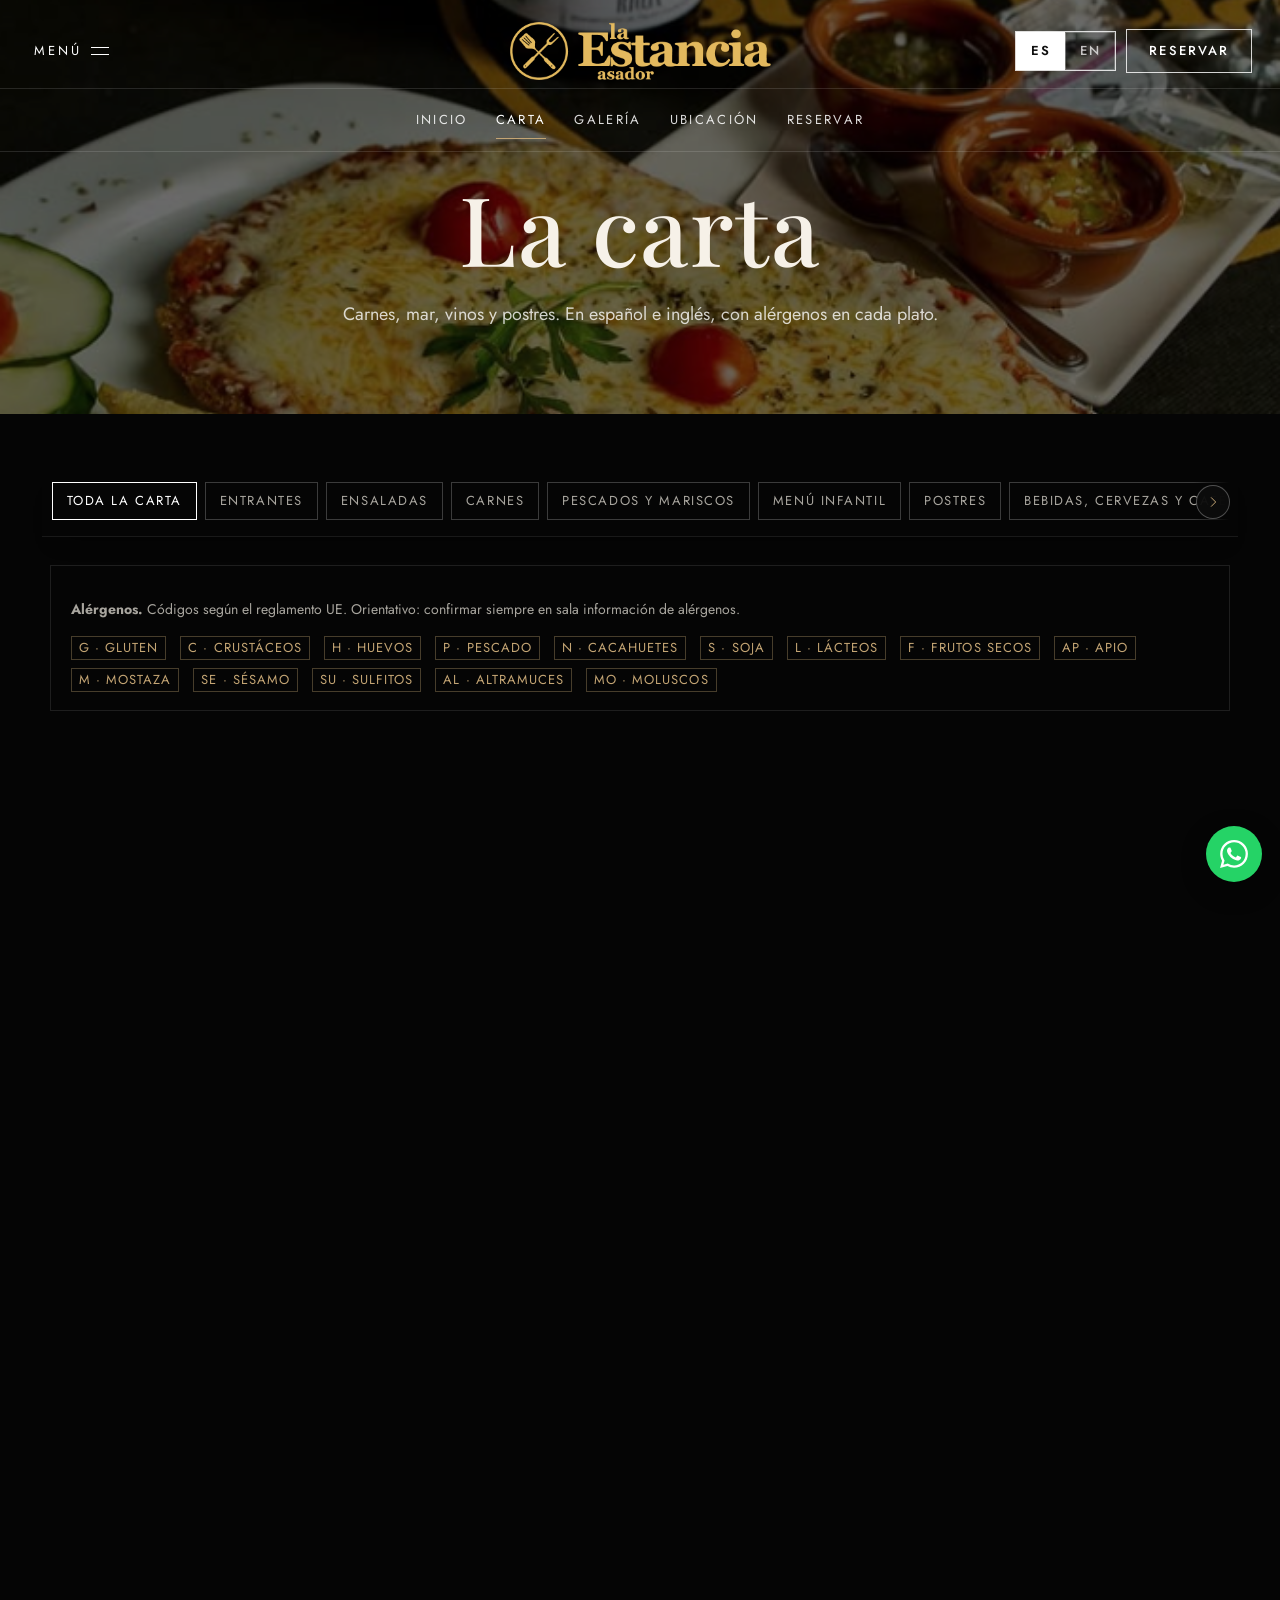
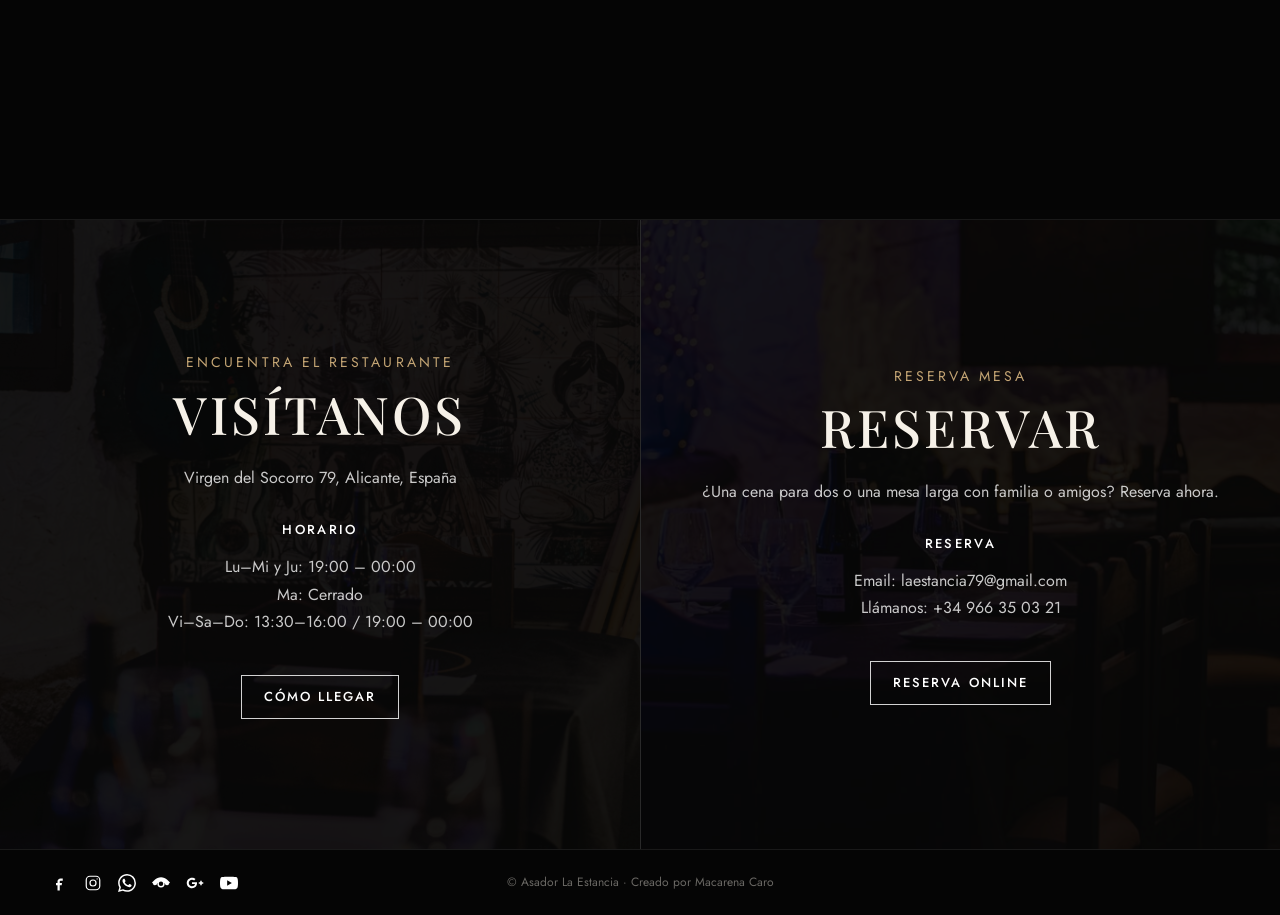
==== commit e2b052f4: "navbar, carta" ====
--- a/carta.html
+++ b/carta.html
@@ -17,7 +17,7 @@
 
   <main id="contenido">
     <section class="page-hero">
-      <img class="hero-bg" src="assets/images/feast.jpg" alt="Parrillada de La Estancia">
+      <img class="hero-bg" src="assets/images/gallery/meat12.png" alt="Parrillada de La Estancia">
       <div class="page-hero-content">
         <h1 data-copy="h1">La carta</h1>
         <p data-copy="lead">Carnes, mar, vinos y postres. En español e inglés, con alérgenos en cada plato.</p>
@@ -27,10 +27,18 @@
     <section class="menu-page">
       <div class="container">
         <div class="menu-tools">
-          <div class="tabs" data-tabs></div>
+          <div class="menu-tabs" data-tabs-scroller>
+            <button type="button" class="menu-tabs-arrow is-start" data-tabs-prev aria-label="Secciones anteriores">
+              <svg viewBox="0 0 24 24" aria-hidden="true"><path d="M14.5 5.5 8 12l6.5 6.5" fill="none" stroke="currentColor" stroke-width="1.5" stroke-linecap="round" stroke-linejoin="round"/></svg>
+            </button>
+            <div class="tabs" data-tabs></div>
+            <button type="button" class="menu-tabs-arrow is-end" data-tabs-next aria-label="Más secciones">
+              <svg viewBox="0 0 24 24" aria-hidden="true"><path d="M9.5 5.5 16 12l-6.5 6.5" fill="none" stroke="currentColor" stroke-width="1.5" stroke-linecap="round" stroke-linejoin="round"/></svg>
+            </button>
+          </div>
         </div>
         <div class="legend">
-          <p data-copy="legend"><strong>Alérgenos.</strong> Códigos según el reglamento UE. Orientativo: confirma siempre en sala si viajas con alergia.</p>
+          <p data-copy="legend"><strong>Alérgenos.</strong> Códigos según el reglamento UE. Orientativo: Confirmar siempre en sala información de alérgenos.</p>
           <div class="legend-list" data-legend></div>
         </div>
         <div data-menu></div>
--- a/css/style.css
+++ b/css/style.css
@@ -9,6 +9,7 @@
   --line: rgba(255, 255, 255, 0.22);
   --serif: "Playfair Display", "Times New Roman", serif;
   --sans: "Jost", "Helvetica Neue", sans-serif;
+  --price: Helvetica, "Helvetica Neue", Arial, sans-serif;
   --header-h: 148px;
 }
 
@@ -19,6 +20,7 @@
 html { scroll-behavior: smooth; }
 
 .reveal {
+
   opacity: 0;
   transform: translateY(40px);
   transition: opacity 0.9s ease, transform 0.95s cubic-bezier(0.22, 1, 0.36, 1);
@@ -27,6 +29,13 @@
 .reveal.is-in {
   opacity: 1;
   transform: none;
+}
+
+@keyframes line-wipe {
+  0% { transform: scaleX(1); transform-origin: left center; }
+  42% { transform: scaleX(0); transform-origin: left center; }
+  43% { transform: scaleX(0); transform-origin: right center; }
+  100% { transform: scaleX(1); transform-origin: right center; }
 }
 
 @media (prefers-reduced-motion: reduce) {
@@ -36,16 +45,27 @@
     transform: none;
     transition: none;
   }
+  .intro-photo img { transform: none; transition: none; }
+  .lookbook-track { animation: none; }
+  .lookbook-rail { overflow-x: auto; mask-image: none; }
+  .tabs { scroll-behavior: auto; }
+  .lookbook-set[aria-hidden="true"] { display: none; }
+  .header-nav a::after,
+  .nav-drawer a::after,
+  .intro-more::after,
+  .tile .more::after {
+    transition: none;
+    animation: none !important;
+  }
 }
 
 html, body {
   margin: 0;
-  padding: 0;
   background: var(--bg);
   color: var(--ink);
   font-family: var(--sans);
   font-weight: 400;
-  font-size: 16px;
+  font-size: 18px;
   line-height: 1.7;
 }
 
@@ -113,7 +133,7 @@
   align-items: center;
   gap: 10px;
   letter-spacing: 0.22em;
-  font-size: 12px;
+  font-size: 13px;
   text-transform: uppercase;
   color: #fff;
 }
@@ -167,14 +187,14 @@
   color: #fff;
   letter-spacing: 0.16em;
   text-transform: uppercase;
-  font-size: 11px;
+  font-size: 13px;
   font-weight: 500;
   transition: 0.25s ease;
 }
 
 .btn-ghost:hover {
   background: #fff;
-  color: #111;
+  color: #111 !important;
 }
 
 .header-actions {
@@ -195,7 +215,7 @@
   border: 0;
   letter-spacing: 0.14em;
   text-transform: uppercase;
-  font-size: 11px;
+  font-size: 13px;
   font-weight: 500;
   color: rgba(255, 255, 255, 0.72);
   -webkit-text-fill-color: rgba(255, 255, 255, 0.72);
@@ -226,19 +246,13 @@
 
 .header-nav a {
   position: relative;
-  font-size: 12px;
+  font-size: 13px;
   letter-spacing: 0.18em;
   text-transform: uppercase;
   color: rgba(255, 255, 255, 0.86);
 }
 
-.header-nav a:hover { color: #fff; }
-
-.header-nav a.is-active {
-  color: #fff;
-}
-
-.header-nav a.is-active::after {
+.header-nav a::after {
   content: "";
   position: absolute;
   left: 0;
@@ -246,6 +260,29 @@
   bottom: -8px;
   height: 1px;
   background: var(--gold);
+  transform: scaleX(0);
+  transform-origin: right center;
+  transition: transform 0.45s cubic-bezier(0.22, 1, 0.36, 1);
+}
+
+.header-nav a:hover { color: #fff; }
+
+.header-nav a:hover::after {
+  transform: scaleX(1);
+  transform-origin: left center;
+}
+
+.header-nav a.is-active {
+  color: #fff;
+}
+
+.header-nav a.is-active::after {
+  transform: scaleX(1);
+  transform-origin: left center;
+}
+
+.header-nav a.is-active:hover::after {
+  animation: line-wipe 0.7s cubic-bezier(0.22, 1, 0.36, 1);
 }
 
 .nav-drawer a.is-active {
@@ -255,7 +292,13 @@
 .nav-drawer {
   position: fixed;
   inset: 0;
-  background: rgba(5, 5, 5, 0.96);
+  background-color: #050505;
+  background-image:
+    linear-gradient(rgba(5, 5, 5, 0.72), rgba(5, 5, 5, 0.72)),
+    url("../assets/images/intro5.jpg");
+  background-position: center;
+  background-size: cover;
+  background-repeat: no-repeat;
   z-index: 50;
   display: none;
   align-items: center;
@@ -271,18 +314,44 @@
 }
 
 .nav-drawer a {
+  position: relative;
+  display: inline-block;
+  justify-self: center;
   font-family: var(--serif);
   font-size: clamp(28px, 5vw, 42px);
   font-style: italic;
 }
 
+.nav-drawer a::after {
+  content: "";
+  position: absolute;
+  left: 0;
+  right: 0;
+  bottom: -4px;
+  height: 1px;
+  background: var(--gold);
+  transform: scaleX(0);
+  transform-origin: right center;
+  transition: transform 0.45s cubic-bezier(0.22, 1, 0.36, 1);
+}
+
+.nav-drawer a:hover::after,
+.nav-drawer a.is-active::after {
+  transform: scaleX(1);
+  transform-origin: left center;
+}
+
+.nav-drawer a.is-active:hover::after {
+  animation: line-wipe 0.7s cubic-bezier(0.22, 1, 0.36, 1);
+}
+
 .nav-drawer .close {
   position: absolute;
   top: 28px;
   right: 32px;
   letter-spacing: 0.18em;
   text-transform: uppercase;
-  font-size: 12px;
+  font-size: 13px;
 }
 
 /* Hero */
@@ -299,6 +368,7 @@
 .hero-slides {
   position: absolute;
   inset: 0;
+  background: #000 url("../assets/images/feast.jpg") center / cover no-repeat;
 }
 
 .hero img.hero-bg,
@@ -374,7 +444,7 @@
   margin: 42px 0 0;
   letter-spacing: 0.16em;
   text-transform: uppercase;
-  font-size: 11px;
+  font-size: 14px;
   color: rgba(255, 255, 255, 0.78);
 }
 
@@ -401,11 +471,91 @@
   color: rgba(255, 255, 255, 0.78);
 }
 
-/* Intro */
+/* Intro — 3 columns like PatioTime About */
 .intro {
-  padding: 110px 0 80px;
+  padding: 96px 24px;
+  background: var(--bg);
+}
+
+.intro-grid {
+  width: min(1180px, 100%);
+  margin: 0 auto;
+  display: grid;
+  grid-template-columns: minmax(0, 1fr) minmax(260px, 1.15fr) minmax(0, 1fr);
+  gap: 28px;
+  align-items: stretch;
+  min-height: 640px;
+}
+
+.intro-photo {
+  margin: 0;
+  overflow: hidden;
+  background: #111;
+  height: 100%;
+}
+
+.intro-photo img {
+  width: 100%;
+  height: 100%;
+  object-fit: cover;
+  display: block;
+  transform: scale(1.08);
+  transition: transform 1.6s cubic-bezier(0.22, 1, 0.36, 1);
+}
+
+.intro-photo.reveal.is-in img,
+.intro-photo:not(.reveal) img {
+  transform: none;
+}
+
+.intro-photo-tall { min-height: 640px; }
+.intro-photo-tall img { object-position: 50% 18%; }
+
+.intro-stack {
+  display: grid;
+  grid-template-rows: 1fr 1fr;
+  gap: 28px;
+  height: 100%;
+}
+
+.intro-stack .intro-photo { min-height: 0; }
+
+.intro-copy {
+  display: grid;
+  place-content: center;
+  justify-items: center;
   text-align: center;
-  background: var(--bg);
+  padding: 36px 12px;
+}
+
+.intro-more {
+  position: relative;
+  display: inline-block;
+  margin-top: 28px;
+  letter-spacing: 0.16em;
+  text-transform: uppercase;
+  font-size: 13px;
+  padding-bottom: 4px;
+  color: #fff;
+  transition: color 0.25s ease;
+}
+
+.intro-more::after {
+  content: "";
+  position: absolute;
+  left: 0;
+  right: 0;
+  bottom: 0;
+  height: 1px;
+  background: var(--gold);
+  transform: scaleX(1);
+  transform-origin: left center;
+}
+
+.intro-more:hover { color: var(--gold); }
+
+.intro-more:hover::after {
+  animation: line-wipe 0.7s cubic-bezier(0.22, 1, 0.36, 1);
 }
 
 .gold-icon {
@@ -422,8 +572,7 @@
 .gold-icon svg { width: 22px; height: 22px; }
 
 .intro h2,
-.quote-block h2,
-.cta-band h2 {
+.quote-block h2 {
   margin: 0 auto 22px;
   max-width: 820px;
   font-family: var(--serif);
@@ -433,40 +582,128 @@
   line-height: 1.28;
 }
 
+.cta-band h2 {
+  margin: 0 auto;
+  max-width: 920px;
+  font-family: var(--serif);
+  font-style: italic;
+  font-weight: 500;
+  font-size: clamp(32px, 5.2vw, 58px);
+  line-height: 1.22;
+}
+
+.intro-copy h2 {
+  max-width: 420px;
+  font-size: clamp(28px, 3vw, 34px);
+}
+
 .intro p,
 .quote-block p {
   margin: 0 auto;
   max-width: 680px;
   color: var(--muted);
 }
-
-/* Image strip */
-.strip {
-  display: grid;
-  grid-template-columns: repeat(4, 1fr);
-  gap: 8px;
-  padding: 0 8px;
-}
-
-.strip img {
+.quote-header{
+  font-size: 100px;
+  line-height: 0px;
+  color: var(--gold);
+}
+
+.intro-copy p:not(.section-kicker) {
+  max-width: 380px;
+}
+
+/* Lookbook — infinite product reel */
+.lookbook {
+  padding: 36px 0 20px;
+  text-align: center;
+  overflow: hidden;
+  
+}
+
+.lookbook .section-kicker { margin-bottom: 28px; }
+
+.lookbook-rail {
+  overflow: hidden;
+  mask-image: linear-gradient(90deg, transparent, #000 6%, #000 94%, transparent);
+}
+
+.lookbook-track {
+  display: flex;
+  width: max-content;
+  animation: lookbook-scroll 55s linear infinite;
+}
+
+.lookbook-rail:hover .lookbook-track,
+.lookbook-rail:focus-within .lookbook-track {
+  animation-play-state: paused;
+}
+
+.lookbook-set {
+  display: flex;
+  gap: 12px;
+  padding-right: 12px;
+}
+
+.lookbook-item {
+  position: relative;
+  flex: 0 0 auto;
+  width: 500px;
+  height: 50vh;
+  overflow: hidden;
+  background: #111;
+}
+
+.lookbook-item.is-wide { width: 400px; }
+
+.lookbook-item img {
   width: 100%;
-  height: 220px;
+  height: 100%;
   object-fit: cover;
+  display: block;
+  transform: scale(1.04);
+  transition: transform 0.8s cubic-bezier(0.22, 1, 0.36, 1);
+}
+
+.lookbook-item:hover img { transform: scale(1.12); }
+
+.lookbook-more { margin-top: 28px; }
+
+@keyframes lookbook-scroll {
+  from { transform: translateX(0); }
+  to { transform: translateX(-50%); }
 }
 
 /* Featured menus */
 .featured {
-  padding: 92px 0 40px;
+  padding: 92px 30px 40px 30px;
   background: var(--bg);
 }
 
 .section-kicker {
+  display: flex;
+  align-items: center;
+  justify-content: center;
+  gap: 14px;
   margin: 0 0 10px;
   text-align: center;
   letter-spacing: 0.22em;
   text-transform: uppercase;
-  font-size: 12px;
-  color: var(--gold);
+  font-size: 14px;
+  color: var(--gold) !important;
+}
+
+.section-kicker::before,
+.section-kicker::after {
+  content: "";
+  flex: 1;
+  max-width: 48px;
+  height: 1px;
+  background: var(--gold);
+}
+
+.intro-copy .section-kicker{
+    padding-bottom: 30px;
 }
 
 .section-title {
@@ -475,33 +712,62 @@
   font-family: var(--serif);
   font-weight: 500;
   font-size: clamp(34px, 5vw, 56px);
-  color: var(--gold-soft);
+  color: var(--ink);
 }
 
 .menu-split {
   display: grid;
-  grid-template-columns: 1fr 1fr;
-  gap: 72px;
-}
-
-.menu-col h3 {
+  grid-template-columns: 1fr minmax(220px, 0.82fr) 1fr;
+  gap: 40px 48px;
+  align-items: stretch;
+}
+
+.menu-visual {
+  position: relative;
+  margin: 0;
+  min-height: 560px;
+  height: 100%;
+  overflow: hidden;
+  background: #111;
+  border-radius: 280px;
+}
+
+.menu-visual::after {
+  content: "";
+  position: absolute;
+  inset: 12px;
+  border: 1px solid var(--gold);
+  border-radius: inherit;
+  pointer-events: none;
+  z-index: 2;
+}
+
+.menu-visual img {
+  width: 100%;
+  height: 100%;
+  object-fit: cover;
+  display: block;
+}
+
+.menu-col h2 {
+  display: flex;
+  align-items: center;
+  justify-content: center;
+  gap: 14px;
   margin: 0 0 28px;
   text-align: center;
   letter-spacing: 0.2em;
   text-transform: uppercase;
-  font-size: 13px;
+  font-size: 25px;
   font-weight: 500;
   color: var(--gold);
-}
-
-.menu-col h3::after {
-  content: "";
-  display: block;
-  width: 56px;
-  height: 1px;
-  margin: 12px auto 0;
-  background: var(--gold);
-}
+  padding-top: 20px;
+  padding-bottom: 20px;
+  border-bottom: solid 1px;
+  border-top: solid 1px;
+}
+
+
 
 .menu-item {
   margin: 0 0 26px;
@@ -509,13 +775,24 @@
 
 .menu-item header {
   display: flex;
-  justify-content: space-between;
-  gap: 16px;
   align-items: baseline;
+  gap: 10px;
+  width: 100%;
+}
+
+.menu-item header::after {
+  content: "";
+  order: 2;
+  flex: 1 1 auto;
+  min-width: 18px;
+  border-bottom: 1px dotted rgba(255, 255, 255, 0.3);
+  transform: translateY(-0.4em);
 }
 
 .menu-item h4,
 .menu-item .name {
+  order: 1;
+  flex: 0 1 auto;
   margin: 0;
   font-family: var(--serif);
   font-size: 20px;
@@ -524,9 +801,16 @@
   text-transform: uppercase;
 }
 
+.price,
 .menu-item .price {
+  font-family: var(--price);
+}
+
+.menu-item .price {
+  order: 3;
+  flex: 0 0 auto;
+  margin-left: auto;
   color: var(--gold);
-  font-family: var(--serif);
   font-size: 18px;
   white-space: nowrap;
 }
@@ -557,7 +841,7 @@
   padding: 0 7px;
   border: 1px solid rgba(196, 165, 116, 0.35);
   color: var(--gold);
-  font-size: 10px;
+  font-size: 13px;
   letter-spacing: 0.08em;
   text-transform: uppercase;
 }
@@ -573,7 +857,8 @@
   overflow: hidden;
 }
 
-.cta-band img {
+.cta-band > img,
+.cta-menu-hero > img {
   position: absolute;
   inset: 0;
   width: 100%;
@@ -582,11 +867,118 @@
   filter: brightness(0.32);
 }
 
+.cta-band2 > img{
+filter: brightness(0.7);
+}
+
 .cta-band .inner { position: relative; z-index: 1; padding: 80px 24px; }
+
+.inner p{padding-top: 40px;
+
+}
 
 .cta-band p {
   margin: 0 0 28px;
   color: rgba(255, 255, 255, 0.78);
+}
+
+.cta-menu {
+  overflow: visible;
+  display: block;
+  min-height: 0;
+  background: #000;
+  padding-bottom: 56px;
+}
+
+.cta-menu-hero {
+  position: relative;
+  min-height: 420px;
+  display: grid;
+  place-items: center;
+  overflow: hidden;
+  text-align: center;
+  width: 100%;
+}
+
+.cta-menu-hero img {
+  position: absolute;
+  inset: 0;
+  width: 100%;
+  height: 100%;
+  object-fit: cover;
+  filter: brightness(0.32);
+}
+
+.cta-menu .inner {
+  position: relative;
+  z-index: 1;
+  padding: 88px 24px 160px;
+}
+
+.cta-cards {
+  display: flex;
+  justify-content: center;
+  gap: 40px;
+  width: min(1080px, calc(100% - 32px));
+  margin: -130px auto 36px;
+  position: relative;
+  z-index: 2;
+}
+
+.cta-card {
+  position: relative;
+  flex: 1 1 0;
+  aspect-ratio: 3 / 4;
+  max-width: 240px;
+  overflow: hidden;
+  color: #fff;
+  border-radius: 5px;
+}
+
+.cta-card::after {
+  content: "";
+  position: absolute;
+  inset: 12px;
+  border: 1px solid var(--gold);
+  pointer-events: none;
+  z-index: 2;
+  border-radius: 5px;
+}
+
+.cta-card img {
+  width: 100%;
+  height: 100%;
+  object-fit: cover;
+  display: block;
+  filter: brightness(0.45);
+  transform: scale(1.04);
+  transition: transform 0.8s cubic-bezier(0.22, 1, 0.36, 1), filter 0.35s ease;
+}
+
+.cta-card:hover img {
+  transform: scale(1.1);
+  filter: brightness(0.35);
+}
+
+.cta-card span {
+  position: absolute;
+  inset: 0;
+  display: grid;
+  place-items: center;
+  padding: 16px;
+  text-align: center;
+  letter-spacing: 0.16em;
+  text-transform: uppercase;
+  font-size: clamp(13px, 1.3vw, 16px);
+  font-weight: 500;
+}
+
+.cta-actions {
+  display: flex;
+  flex-wrap: wrap;
+  justify-content: center;
+  gap: 14px;
+  padding: 8px 24px 0;
 }
 
 /* Feature mosaic */
@@ -648,7 +1040,7 @@
   margin-bottom: 8px;
   letter-spacing: 0.2em;
   text-transform: uppercase;
-  font-size: 11px;
+  font-size: 13px;
   color: var(--gold);
 }
 
@@ -660,11 +1052,29 @@
 }
 
 .tile .more {
+  position: relative;
+  display: inline-block;
   letter-spacing: 0.16em;
   text-transform: uppercase;
-  font-size: 11px;
-  border-bottom: 1px solid rgba(255, 255, 255, 0.45);
+  font-size: 13px;
   padding-bottom: 3px;
+}
+
+.tile .more::after {
+  content: "";
+  position: absolute;
+  left: 0;
+  right: 0;
+  bottom: 0;
+  height: 1px;
+  background: rgba(255, 255, 255, 0.45);
+  transform: scaleX(1);
+  transform-origin: left center;
+}
+
+.tile:hover .more::after {
+  background: var(--gold);
+  animation: line-wipe 0.7s cubic-bezier(0.22, 1, 0.36, 1);
 }
 
 /* Awards */
@@ -675,8 +1085,8 @@
 
 .award-grid {
   display: grid;
-  grid-template-columns: repeat(4, 1fr);
-  gap: 18px;
+  grid-template-columns: repeat(4, 2fr);
+  gap: 20px;
 }
 
 .award-card {
@@ -685,20 +1095,22 @@
   padding: 28px 20px;
   text-align: center;
   display: grid;
-  align-content: center;
+  align-content: top;
   justify-items: center;
   gap: 10px;
 }
 
 .award-card img {
-  height: 72px;
+  height: 150px;
   width: auto;
   object-fit: contain;
+  overflow: hidden;
+  border-radius: 10px;
 }
 
 .award-mark {
-  width: 72px;
-  height: 72px;
+  width: 150px;
+  height: 150px;
   border: 1px solid var(--gold);
   border-radius: 50%;
   display: grid;
@@ -706,7 +1118,13 @@
   color: var(--gold);
   letter-spacing: 0.08em;
   text-transform: uppercase;
-  font-size: 11px;
+  font-size: 13px;
+  overflow: hidden;
+}
+
+.alicante10{
+  background-color: white;
+  padding: 15px;
 }
 
 .award-card strong {
@@ -716,6 +1134,159 @@
 }
 
 .award-card span { color: var(--muted); font-size: 14px; }
+
+.award-elfsight {
+  width: 102px;
+  height: 102px;
+  overflow: hidden;
+  position: relative;
+  border-radius: 50%;
+  flex-shrink: 0;
+}
+
+.award-elfsight > [class*="elfsight-app"] {
+  position: absolute;
+  left: 5px;
+  top: 0;
+  min-width: 94px;
+}
+
+.awardLogo{
+  width: 100%;
+  height: 150px;
+  display: flex;
+  flex-direction: row;
+  justify-content: center;
+  align-items: center;
+
+}
+
+.events {
+  padding: 110px 40px 120px 40px;
+  background: #000;
+}
+
+.events-grid {
+  width: min(1180px, 100%);
+  margin: 0 auto;
+  display: grid;
+  grid-template-columns: 1.05fr 0.95fr;
+  gap: 72px;
+  align-items: center;
+}
+
+.events-photos {
+  position: relative;
+  min-height: 600px;
+}
+
+.events-photo {
+  margin: 0;
+  overflow: hidden;
+  background: #111;
+  border-radius: 5px;
+}
+
+.events-photo::after {
+  content: "";
+  position: absolute;
+  inset: 0;
+  pointer-events: none;
+}
+
+.events-photo img,
+.events-photo video {
+  width: 100%;
+  height: 100%;
+  object-fit: cover;
+  display: block;
+}
+
+.events-photo-back {
+  position: absolute;
+  left: 0;
+  top: 0;
+  width: 54%;
+  height: 90%;
+}
+
+.events-photo-front {
+  position: absolute;
+  right: 4%;
+  bottom: 0;
+  width: 58%;
+  height: 78%;
+  z-index: 1;
+}
+
+.events-copy {
+  text-align: left;
+  padding: 12px 0 12px 8px;
+}
+
+.events .section-kicker {
+  justify-content: flex-start;
+  margin-bottom: 16px;
+}
+
+
+.events-heading {
+  position: relative;
+  margin: 0 0 28px;
+  padding-right: 110px;
+}
+
+.events-heading h2 {
+  margin: 0;
+  max-width: 10ch;
+  font-family: var(--serif);
+  font-weight: 500;
+  font-size: clamp(36px, 4.6vw, 56px);
+  line-height: 1.05;
+  letter-spacing: 0.04em;
+}
+
+.events-logo {
+  position: absolute;
+  right: 0;
+  top: -8px;
+  width: 120px;
+  height: 120px;
+  object-fit: contain;
+}
+
+.events-copy > p {
+  margin: 0 0 22px;
+  max-width: 46ch;
+  color: var(--muted);
+}
+
+.events-list {
+  list-style: none;
+  margin: 0 0 32px;
+  padding: 0;
+  display: grid;
+  gap: 10px;
+}
+
+.events-list li {
+  position: relative;
+  padding-left: 22px;
+  letter-spacing: 0.12em;
+  text-transform: uppercase;
+  font-size: 13px;
+  color: #fff;
+}
+
+.events-list li::before {
+  content: "";
+  position: absolute;
+  left: 0;
+  top: 0.65em;
+  width: 10px;
+  height: 1px;
+  background: var(--gold);
+}
 
 /* Quote */
 .quote-block {
@@ -729,7 +1300,7 @@
   margin-top: 18px;
   letter-spacing: 0.2em;
   text-transform: uppercase;
-  font-size: 12px;
+  font-size: 13px;
   font-style: normal;
   color: var(--gold);
 }
@@ -764,19 +1335,57 @@
 .menu-page { padding: 56px 0 100px; }
 
 .menu-tools {
+  position: sticky;
+  top: var(--header-h);
+  z-index: 25;
   display: flex;
   justify-content: space-between;
   gap: 16px;
   align-items: center;
-  flex-wrap: wrap;
-  margin-bottom: 28px;
+  margin: 0 -8px 28px;
+  padding: 10px 8px 12px;
+  background: var(--bg);
+  border-bottom: 1px solid rgba(255, 255, 255, 0.08);
+  box-shadow: 0 16px 24px -20px rgba(0, 0, 0, 0.8);
+}
+
+.menu-tabs {
+  position: relative;
+  min-width: 0;
+  width: 100%;
 }
 
 .tabs {
   display: flex;
   gap: 8px;
-  overflow: auto;
-  padding-bottom: 4px;
+  overflow-x: auto;
+  overflow-y: hidden;
+  flex-wrap: nowrap;
+  padding: 2px 2px 4px;
+  scrollbar-width: none;
+  -ms-overflow-style: none;
+  overscroll-behavior-x: contain;
+  touch-action: pan-x;
+  scroll-behavior: smooth;
+  mask-image: linear-gradient(90deg, #000, #000);
+  -webkit-mask-image: linear-gradient(90deg, #000, #000);
+}
+
+.tabs::-webkit-scrollbar { display: none; }
+
+.menu-tabs[data-overflow-start] .tabs {
+  mask-image: linear-gradient(90deg, transparent, #000 36px, #000 100%);
+  -webkit-mask-image: linear-gradient(90deg, transparent, #000 36px, #000 100%);
+}
+
+.menu-tabs[data-overflow-end] .tabs {
+  mask-image: linear-gradient(90deg, #000 0, #000 calc(100% - 36px), transparent);
+  -webkit-mask-image: linear-gradient(90deg, #000 0, #000 calc(100% - 36px), transparent);
+}
+
+.menu-tabs[data-overflow-start][data-overflow-end] .tabs {
+  mask-image: linear-gradient(90deg, transparent, #000 36px, #000 calc(100% - 36px), transparent);
+  -webkit-mask-image: linear-gradient(90deg, transparent, #000 36px, #000 calc(100% - 36px), transparent);
 }
 
 .tabs button,
@@ -786,14 +1395,56 @@
   padding: 0 14px;
   letter-spacing: 0.12em;
   text-transform: uppercase;
-  font-size: 11px;
+  font-size: 13px;
   color: var(--muted);
+  flex: 0 0 auto;
+  white-space: nowrap;
 }
 
 .tabs button.is-active,
 .lang-toggle:not(.header-lang) button.is-active {
   border-color: #fff;
   color: #fff;
+}
+
+.menu-tabs-arrow {
+  position: absolute;
+  top: 50%;
+  z-index: 2;
+  display: grid;
+  place-items: center;
+  width: 34px;
+  height: 34px;
+  border-radius: 50%;
+  border: 1px solid rgba(255, 255, 255, 0.28);
+  background: rgba(12, 12, 12, 0.94);
+  color: var(--gold);
+  transform: translateY(-50%);
+  opacity: 0;
+  pointer-events: none;
+  transition: opacity 0.2s ease, background 0.2s ease, color 0.2s ease, border-color 0.2s ease;
+}
+
+.menu-tabs-arrow.is-start { left: 0; }
+.menu-tabs-arrow.is-end { right: 0; }
+
+.menu-tabs[data-overflow-start] .menu-tabs-arrow.is-start,
+.menu-tabs[data-overflow-end] .menu-tabs-arrow.is-end {
+  opacity: 1;
+  pointer-events: auto;
+}
+
+.menu-tabs-arrow:hover,
+.menu-tabs-arrow:focus-visible {
+  background: #fff;
+  color: #111;
+  border-color: #fff;
+}
+
+.menu-tabs-arrow svg {
+  width: 16px;
+  height: 16px;
+  display: block;
 }
 
 .legend {
@@ -811,7 +1462,10 @@
   margin-top: 10px;
 }
 
-.menu-section { margin: 0 0 64px; }
+.menu-section {
+  margin: 0 0 64px;
+  scroll-margin-top: calc(var(--header-h) + var(--tabs-h, 64px) + 8px);
+}
 
 .menu-section h2 {
   margin: 0 0 28px;
@@ -838,12 +1492,70 @@
   gap: 8px 56px;
 }
 
-.menu-section h3 {
+.menu-section h3,
+.menu-group-title {
   grid-column: 1 / -1;
-  margin: 18px 0 8px;
-  font-family: var(--serif);
-  font-size: 22px;
+  display: flex;
+  align-items: center;
+  gap: 12px;
+  margin: 28px 0 14px;
+  padding: 10px 14px;
+  font-family: var(--sans);
+  font-size: 12px;
   font-weight: 500;
+  letter-spacing: 0.2em;
+  text-transform: uppercase;
+  color: var(--gold);
+  background: rgba(196, 165, 116, 0.1);
+  border: 1px solid rgba(196, 165, 116, 0.24);
+}
+
+.menu-grid > h3:first-child,
+.menu-grid > .menu-group-title:first-child {
+  margin-top: 0;
+}
+
+.menu-group-title::before {
+  content: "";
+  width: 9px;
+  height: 9px;
+  border-radius: 50%;
+  flex: 0 0 auto;
+  background: var(--gold);
+  box-shadow: 0 0 0 3px rgba(196, 165, 116, 0.2);
+}
+
+.menu-group-title[data-group="Tinto argentino"]::before,
+.menu-group-title[data-group="Rioja"]::before,
+.menu-group-title[data-group="Ribera del Duero"]::before,
+.menu-group-title[data-group="Alicante"]::before {
+  background: #9a3240;
+  box-shadow: 0 0 0 3px rgba(154, 50, 64, 0.28);
+}
+
+.menu-group-title[data-group="Blancos"]::before {
+  background: #e4d4a4;
+  box-shadow: 0 0 0 3px rgba(228, 212, 164, 0.28);
+}
+
+.menu-group-title[data-group="Rosado"]::before {
+  background: #d9899a;
+  box-shadow: 0 0 0 3px rgba(217, 137, 154, 0.28);
+}
+
+.menu-group-title[data-group="Cava y cócteles"]::before {
+  background: #c9b07a;
+  box-shadow: 0 0 0 3px rgba(201, 176, 122, 0.28);
+}
+
+.menu-group-title[data-group="Cervezas"]::before {
+  background: #c47a2c;
+  box-shadow: 0 0 0 3px rgba(196, 122, 44, 0.28);
+}
+
+.menu-group-title[data-group="Cafés"]::before {
+  background: #6b4330;
+  box-shadow: 0 0 0 3px rgba(107, 67, 48, 0.28);
 }
 
 /* Contact / booking */
@@ -929,40 +1641,225 @@
 
 /* Footer */
 .site-footer {
-  background: #000;
-  padding: 72px 0 0;
+  height: 70vh;
+  padding: 110px 24px;
+  background: #0b0b0b;
+  padding: 0;
   border-top: 1px solid rgba(255, 255, 255, 0.06);
 }
 
-.footer-grid {
-  display: grid;
-  grid-template-columns: repeat(4, 1fr);
-  gap: 32px;
-  padding-bottom: 48px;
-}
-
-.site-footer h3 {
-  margin: 0 0 16px;
-  letter-spacing: 0.16em;
+.visit-band {
+  height: 100%;
+  
+}
+
+.visit-grid {
+  height: 100%;
+  margin: 0 auto;
+  display: grid;
+  grid-template-columns: 1fr 1fr;
+  overflow: hidden;
+  transition: grid-template-columns 0.7s cubic-bezier(0.22, 1, 0.36, 1);
+}
+
+.visit-grid:has(.visit1:hover),
+.visit-grid:has(.visit1.is-active),
+.visit-grid:has(.visit1:focus-visible) {
+  grid-template-columns: 1.22fr 0.78fr;
+}
+
+.visit-grid:has(.reservation2:hover),
+.visit-grid:has(.reservation2.is-active),
+.visit-grid:has(.reservation2:focus-visible) {
+  grid-template-columns: 0.78fr 1.22fr;
+}
+
+.visit-col {
+  position: relative;
+  isolation: isolate;
+  overflow: hidden;
+  display: flex;
+  flex-direction: column;
+  justify-content: center;
+  align-items: center;
+  height: 100%;
+  text-align: center;
+  padding: 8px 48px;
+  cursor: pointer;
+  outline: none;
+  z-index: 1;
+}
+
+.visit-col::before,
+.visit-col::after {
+  content: "";
+  position: absolute;
+  inset: 0;
+}
+
+.visit-col::before {
+  background: url("../assets/images/gallery/place2.png") center / cover no-repeat;
+  transform: scale(1);
+  transition: transform 0.9s cubic-bezier(0.22, 1, 0.36, 1);
+  z-index: -2;
+}
+
+.reservation2::before {
+  background: url("../assets/images/gallery/place1.png") center / cover no-repeat;
+  transform: scale(1);
+  transition: transform 0.9s cubic-bezier(0.22, 1, 0.36, 1);
+  z-index: -2;
+}
+
+.visit-col::after {
+  background: rgba(5, 5, 5, 0.921);
+  transition: background 0.55s ease;
+  z-index: -1;
+}
+
+.visit-col:hover,
+.visit-col.is-active,
+.visit-col:focus-visible {
+  z-index: 2;
+}
+
+.visit-col:hover::before,
+.visit-col.is-active::before,
+.visit-col:focus-visible::before {
+  transform: scale(1.12);
+}
+
+.visit-col:hover::after,
+.visit-col.is-active::after,
+.visit-col:focus-visible::after {
+  background: rgba(5, 5, 5, 0.581);
+}
+
+.visit-col:hover,
+.visit-col.is-active,
+.visit-col:focus-visible,
+.visit-col:hover :is(h2, h3, p, a, .section-kicker, .visit-text),
+.visit-col.is-active :is(h2, h3, p, a, .section-kicker, .visit-text),
+.visit-col:focus-visible :is(h2, h3, p, a, .section-kicker, .visit-text) {
+  color: #fff !important;
+}
+
+.visit-col:hover .section-kicker::before,
+.visit-col:hover .section-kicker::after,
+.visit-col.is-active .section-kicker::before,
+.visit-col.is-active .section-kicker::after,
+.visit-col:focus-visible .section-kicker::before,
+.visit-col:focus-visible .section-kicker::after {
+  background: #fff;
+}
+
+.visit-col:hover .btn-ghost,
+.visit-col.is-active .btn-ghost,
+.visit-col:focus-visible .btn-ghost {
+  color: #fff;
+  border-color: #fff;
+}
+
+.visit-col + .visit-col {
+  border-left: 1px solid rgba(255, 255, 255, 0.12);
+}
+
+.visit-col h2 {
+  margin: 0 0 22px;
+  font-family: var(--serif);
+  font-weight: 500;
+  font-size: clamp(36px, 4.4vw, 52px);
+  letter-spacing: 0.06em;
+  text-transform: uppercase;
+  line-height: 1.1;
+}
+
+.visit-col h3 {
+  margin: 28px 0 12px;
+  letter-spacing: 0.18em;
+  text-transform: uppercase;
+  font-size: 13px;
+  font-weight: 500;
+  color: #fff;
+}
+
+.visit-text {
+  margin: 0 auto;
+  color: rgba(255, 255, 255, 0.78);
+  font-size: 16px;
+  line-height: 1.7;
+}
+
+.visit-text a { color: inherit; }
+.visit-text a:hover { color: var(--gold); }
+
+.visit-col .intro-more { margin-top: 28px; color: var(--gold); }
+
+.visit-grid:has(.visit-col:hover) .visit-col + .visit-col,
+.visit-grid:has(.visit-col.is-active) .visit-col + .visit-col {
+  border-left-color: transparent;
+}
+
+.site-footer .btn-ghost{
+  width: auto;
+  margin-top: 40px;
+}
+
+.site-footer .btn-ghost:hover{
+  color: #111 !important;
+}
+
+
+
+.footer-bar {
+  border-top: 1px solid rgba(255, 255, 255, 0.08);
+  padding: 22px 0;
+}
+
+.footer-bar-inner {
+  display: grid;
+  grid-template-columns: 1fr auto 1fr;
+  align-items: center;
+  gap: 24px;
+}
+
+.footer-socials {
+  display: flex;
+  align-items: center;
+  flex-wrap: wrap;
+  gap: 16px;
+}
+
+.footer-socials a {
+  width: 18px;
+  height: 18px;
+  color: #fff;
+  display: grid;
+  place-items: center;
+}
+
+.footer-socials svg { width: 18px; height: 18px; }
+.footer-socials a:hover { color: var(--gold); }
+
+.footer-nav {
+  display: flex;
+  flex-wrap: wrap;
+  justify-content: center;
+  gap: 8px 22px;
+  letter-spacing: 0.14em;
   text-transform: uppercase;
   font-size: 12px;
-  font-weight: 500;
-}
-
-.site-footer p,
-.site-footer a { color: var(--muted); }
-.site-footer a:hover { color: #fff; }
-.site-footer .stack { display: grid; gap: 8px; }
-
-.footer-copy {
-  display: flex;
-  justify-content: space-between;
-  gap: 16px;
-  flex-wrap: wrap;
-  padding: 18px 0 28px;
-  border-top: 1px solid rgba(255, 255, 255, 0.08);
+}
+
+.footer-nav a { color: #fff; }
+.footer-nav a:hover { color: var(--gold); }
+
+.footer-legal {
+  margin: 0;
+  justify-self: end;
+  text-align: right;
   color: var(--dim);
-  font-size: 13px;
+  font-size: 12px;
 }
 
 .wa {
@@ -987,13 +1884,73 @@
   .header-top { padding: 16px 18px; }
   .brand-logo-full { display: none; }
   .brand-logo-mark { display: block; height: 46px; }
-  .strip { grid-template-columns: 1fr 1fr; }
-  .strip img { height: 180px; }
-  .menu-split,
+  .lookbook-item { 
+    width: 200px; 
+    /*height: 240px; */
+  }
+  .lookbook-item.is-wide { width: 320px; }
+  .lookbook-track { animation-duration: 32s; }
+  .intro-grid {
+    grid-template-columns: 1fr 1fr;
+    grid-template-areas:
+      "photo stack"
+      "copy copy";
+    min-height: 0;
+    gap: 16px;
+  }
+  .intro-photo-tall {
+    grid-area: photo;
+    height: 420px;
+    min-height: 0;
+  }
+  .intro-stack {
+    grid-area: stack;
+    grid-template-columns: none;
+    grid-template-rows: 1fr 1fr;
+    height: 420px;
+    gap: 16px;
+  }
+  .intro-stack .intro-photo {
+    height: auto;
+    min-height: 0;
+  }
+  .intro-copy {
+    grid-area: copy;
+    padding: 28px 8px 0;
+  }
+
+  .site-footer{
+    height: 90vh;
+  }
   .menu-grid,
-  .award-grid,
-  .split,
-  .footer-grid { grid-template-columns: 1fr; }
+  .split { grid-template-columns: 1fr; }
+  .visit-grid,
+  .visit-grid:has(.visit1:hover),
+  .visit-grid:has(.visit1.is-active),
+  .visit-grid:has(.visit1:focus-visible),
+  .visit-grid:has(.reservation2:hover),
+  .visit-grid:has(.reservation2.is-active),
+  .visit-grid:has(.reservation2:focus-visible) {
+    grid-template-columns: 1fr;
+  }
+  .visit-col{
+    height: 100%;
+    border-left: 0;
+    padding-top: 50px;
+  }
+
+  .mosaic {
+    grid-template-columns: 1fr 1fr;
+    grid-template-rows: none;
+  }
+
+
+ .award-grid {
+  grid-template-columns: repeat(2, 2fr);
+  gap: 20px;
+}
+
+
   .mosaic {
     grid-template-columns: 1fr 1fr;
     grid-template-rows: none;
@@ -1002,6 +1959,32 @@
   .gallery-grid { grid-template-columns: 1fr 1fr; }
   .gallery-grid .wide { grid-column: span 2; }
   .split-copy { padding: 48px 24px; }
+
+  .menu-split {
+    grid-template-columns: 1fr 1fr;
+    gap: 36px 40px;
+  }
+  .menu-visual { display: none; }
+  .cta-cards {
+    display: grid;
+    grid-template-columns: 1fr 1fr;
+    margin-top: -80px;
+  }
+  .cta-card { max-width: none; }
+  .events-grid {
+    grid-template-columns: 1fr;
+    gap: 48px;
+  }
+  .events-photos { min-height: 440px; }
+  .events-copy { padding: 0; }
+}
+
+@media (max-width: 760px) {
+  .menu-split {
+    grid-template-columns: 1fr;
+    max-width: 520px;
+    margin-inline: auto;
+  }
 }
 
 @media (max-width: 640px) {
@@ -1012,11 +1995,37 @@
   .hero-actions .btn-ghost { width: min(260px, 100%); }
   .hero-note::before,
   .hero-note::after { width: 24px; }
+  .intro-photo-tall,
+  .intro-stack { height: 280px; }
+  .intro { padding: 56px 16px; }
+  .lookbook-track { animation-duration: 22s; }
+  .cta-actions { flex-direction: column; align-items: center; }
+  .events { padding: 72px 16px 80px; }
+  .events-photos { min-height: 320px; }
+  .events-heading { padding-right: 84px; }
+  .events-logo { width: 76px; height: 76px; }
+  .cta-actions .btn-ghost { width: min(260px, 100%); }
+  .visit-band { padding: 72px 16px; }
+  .visit-col { padding: 8px 8px; }
+  .footer-bar-inner {
+    grid-template-columns: 1fr;
+    justify-items: center;
+    text-align: center;
+    gap: 16px;
+  }
+  .footer-legal { justify-self: center; text-align: center; }
+
   .mosaic,
-  .gallery-grid,
-  .strip { grid-template-columns: 1fr; }
+  .gallery-grid { grid-template-columns: 1fr; }
   .gallery-grid .wide { grid-column: auto; }
   .gallery-grid img,
   .gallery-grid .wide img { height: 260px; }
-  .award-grid { grid-template-columns: 1fr 1fr; }
-}
+
+}
+
+@media (max-width: 480px) {
+  .header-top {
+    grid-template-columns: 1fr auto;
+  }
+  .brand { display: none; }
+}
